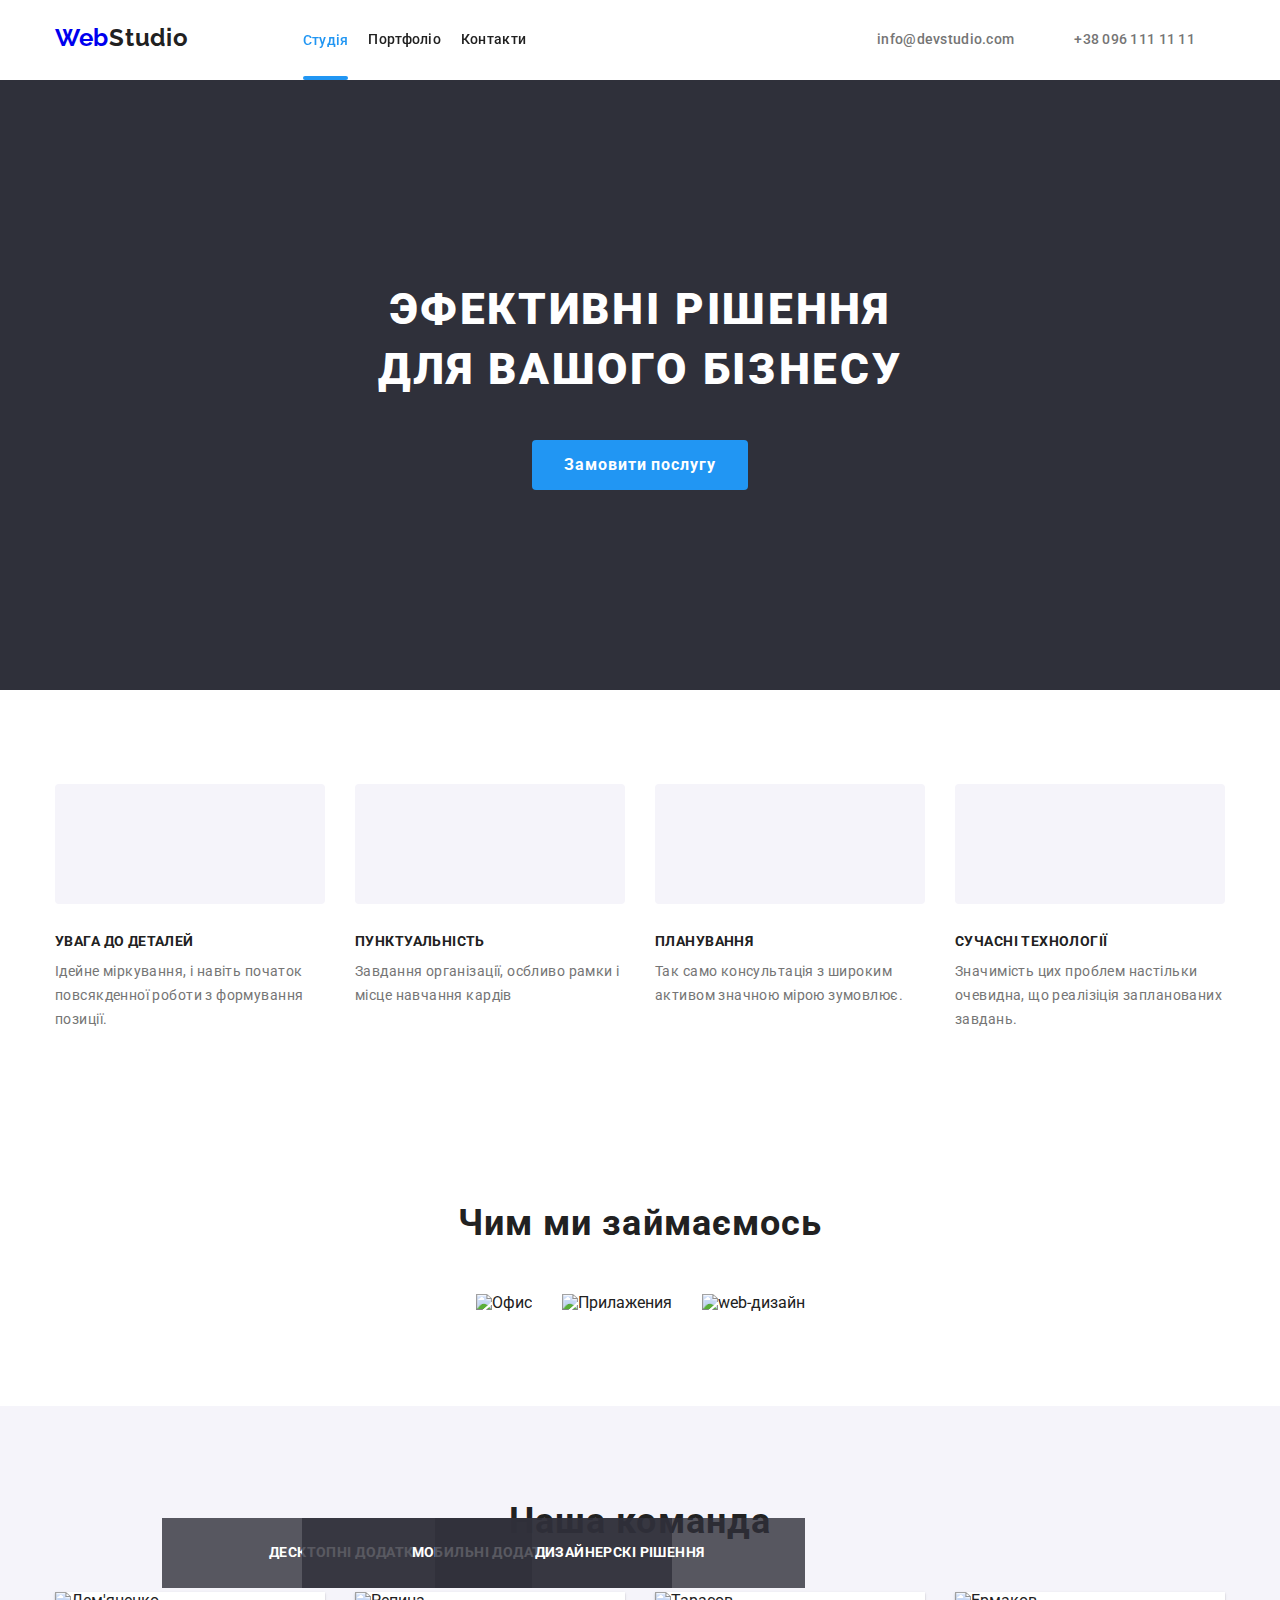
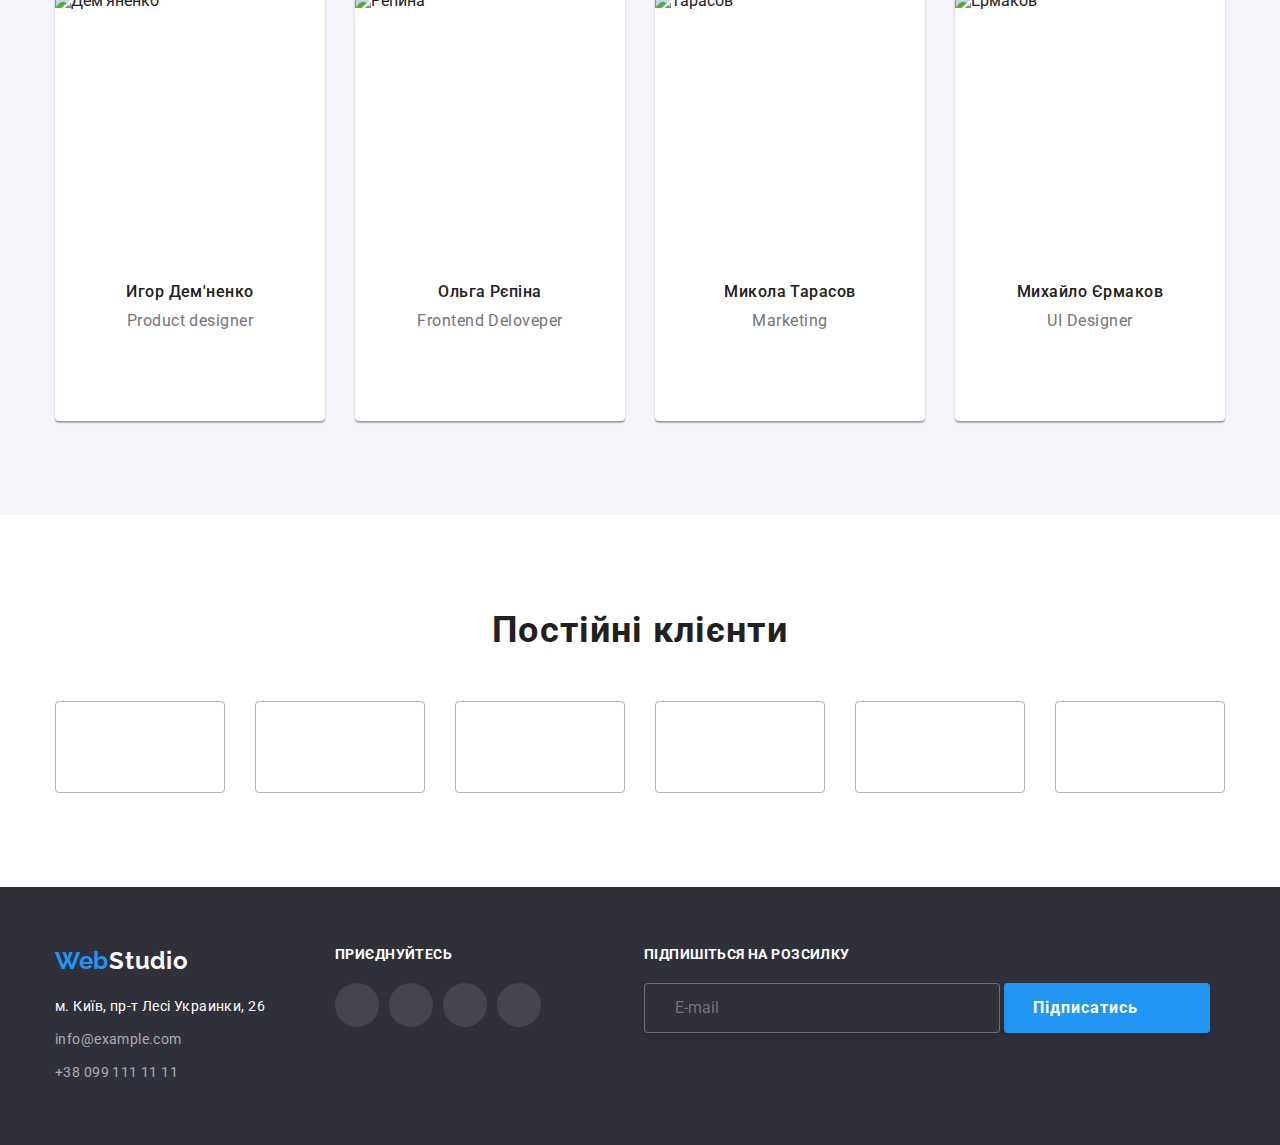
==== index.html @ 1de13332 "Add files via upload" ====
<!DOCTYPE html>
<html lang="en">
<head>
    <meta charset="UTF-8">
    <meta http-equiv="X-UA-Compatible" content="IE=edge">
    <meta name="viewport" content="width=device-width, initial-scale=1.0">
    <title>Document</title>
   
       <link rel="preconnect" href="https://fonts.googleapis.com">
    <link rel="preconnect" href="https://fonts.gstatic.com" crossorigin>
    <link href="https://fonts.googleapis.com/css2?family=Raleway:wght@700&family=Roboto:wght@400;500;700;900&display=swap" rel="stylesheet">
   
   
    <link rel="stylesheet" href="https://cdnjs.cloudflare.com/ajax/libs/modern-normalize/1.1.0/modern-normalize.min.css">
    <!-- <link rel="stylesheet" href="./css/styles.css"> -->
    <link rel="stylesheet" href="./css/main.min.css">
</head>
<body>
    
   
    

<!-- /////////////////////////////////// -->
<header class="">
<div class="container header-container">
            
            <nav class="header-navigation">
                <div class="logo"> <a  href ="./webstodio.html" class="logo__ferst"> 
                    Web<span class="logo__last">Studio </span> </a>
                </div>
                <button type="button" class="header__menu is-open" 
                aria-expanded ="false" aria-controls="menu__mobile" data-menu-button> 
                   <svg height="24"   width="24" aria-label="Перемикач мобільного меню">

                       <use class="icon-menu" href="./images/symbol-defs.svg#icon-close_24px" > </use> 
                       <use class="icon-close" href="./images/symbol-defs.svg#icon-menu_24px" > </use> 
                   </svg> 
               </button>
                <div class="menu-container"  data-menu >
                    <div class="menu__mobile is-open" id="menu__mobile" > 
                
                
                
                        <ul class="header-nav"> 
                        <li class="header-nav__item"> <a href = "./index.html" class=" header-nav__link--aktiv ">Студія  </a>  </li>
                        
                        <li class="header-nav__item"> <a href = "./portfolio.html" class="header-nav__link" >Портфоліо</a>  </li>
                        <li class="header-nav__item"> <a href = "" class="header-nav__link">Контакти</a>  </li>
                    
                        </ul>
                    </div>
                                <div class="header-contakts">
                                                <ul class="header-cont">
                                                <li class="header-cont__item"> 
                                                    <svg class="header-cont__svg" height="12"   width="16">
                                                        <use href="./images/symbol-defs.svg#icon-email"></use>
                                                    </svg>
                                                    <a class="header-cont__link" href = "mailto: info@devstudio.com" >info@devstudio.com </a>
                                                </li> 
                                                <li class="header-cont__item">
                                                    <svg class="header-cont__svg" height="16"   width="10">
                                                        <use href="./images/symbol-defs.svg#icon-tel"></use>
                                                    </svg>
                                                    <a href ="tel:+38 096 111 11 11" class="header-cont__link header-cont__linktel "> +38 096 111 11 11  </a>
                                                </li>
                                                </ul>
                                </div>

 
                                <div class="headersocial"> 
                                    <ul class="headersoc-link">
                                    
                                                    <li class="headersoc__item">  
                                                        <a  class="headersoc-link__a" href="https://www.instagram.com">
                                                            Instagram
                                                        </a> 
                                                    </li>
                                    
                                                    <li class="headersoc__item">  
                                                        <a  class="headersoc-link__a" href="https://twitter.com/">
                                                            Twitter
                                                        </a> 
                                                    </li>
                                    
                                                    <li class="headersoc__item"  > 
                                                        <a class="headersoc-link__a"  href="https://www.facebook.com/">
                                                            Facebook
                                                        </a>
                                                    </li> 
                                                     <li class="headersoc__item">  
                                                       <a  class="headersoc-link__a" href="https://ua.linkedin.com/"> 
                                                        Linkedin
                                                        </a> 
                                                    </li>
                                                </ul>
                                    </div>






                </div>
            </nav>
    </div>

                         
                    
       
                </header>
  

<!-- /////////////////// -->




  
    <main> 




    <section class="center headerimg" > 
        <div class="overlay ">
    <h1 class="ferst-fase"> ЭФЕКТИВНІ РІШЕННЯ  <br> ДЛЯ ВАШОГО БІЗНЕСУ</h1>
  <a class="fersbotton-center" > <button type="button" class="ferst-button" data-modal-open >Замовити послугу </button>  </a>
        </div>
    </section> 
     <!--diference-->

     <section class="section__difer">
        <div class="container">  
        <div class="difference__center"> 
                <div class="difference">
                    <ul class="difference__">
                        <li class="difference__icon">
                        
                            <svg class="difference__icon--center" width="70" height="70">
                                <use href="./images/symbol-defs.svg#icon-antenna"></use>
                            </svg>
                            </li>
                            <li class="difference__item"> 
                            <h3 class="difference__header">УВАГА ДО ДЕТАЛЕЙ </h3>
                            <p class="difference__text"> Ідейне міркування, і навіть початок повсякденної роботи з 
                                формування позиції.</p>
                            </li>                       
                    </ul>
                </div>
                <div class="difference">
                <ul class="difference__">
        
                    <li class="difference__icon">
                       
                                <svg class=""  width="70" height="70">
                                    <use href="./images/symbol-defs.svg#icon-clock"></use>
                                </svg> 
                            </li>
                         <li class=" difference__item"> 
                            <h3 class="difference__header">ПУНКТУАЛЬНІСТЬ</h3>
                            <p class="difference__text">Завдання організації,
                                осбливо рамки і місце навчання кардів</p>
                            </li>
                        </ul>
                    </div>
                
                    <div class="difference">
                            <ul class="">
                            <li class="difference__icon">
                        
                            <svg class=""  width="70" height="70">
                                <use href="./images/symbol-defs.svg#icon-diagram"></use>
                            </svg> 
                            </li>
                            <li class="difference__item"> 
                                <h3 class="difference__header">ПЛАНУВАННЯ</h3>
                                <p class="difference__text">Так само консультація з широким активом 
                                    значною мірою зумовлює.</p>
                            </li>
                            </ul>
                        </div>
                        <div class="difference">
                        <ul class="">
                        
                            <li class="difference__icon">
                                
                                <svg class=""  width="70" height="70">
                                    <use href="./images/symbol-defs.svg#icon-astronaut"></use>
                                </svg> </li>
                                <li class=" difference__item"> 
                                    <h3 class="difference__header">СУЧАСНІ ТЕХНОЛОГІЇ</h3>
                                    <p class="difference__text">Значимість цих  проблем настільки очевидна,
                                        що реалізіція запланованих завдань.</p>
                                </li>
                            </ul>
                        </div>
                    
                
                    </div>
            </div>
        
        
        
                
        </section> 

















<section class="work section-work">
    <div class="container-work">
<h2 class="container-work__header"> Чим ми займаємось</h2>

<ul class="container-work-imagedecor">
    <div class=" container-work-imagedecor__item"  >
        <div class="container-work-imagedecor__position">
                    <li class=" ">
                                                         
                            <img srcset=" ./images/difer1.jpg  1x,
                            ./images/difer1@2x.jpg 2x"
                            src="./images/image1.jpg" alt="Офис" width="370">
                        
                        </li>
                    <div class="container-work-imagedecor__name" >
                        <h2 class="container-work-imagedecor__text">Десктопні додатки </h2>
                    </div>
        </div>
        </div>
    

        <div class="container-work-imagedecor__item"  >
            <div class="container-work-imagedecor__position">
                        <li class=" ">
                             
                               
                                <img 
                                srcset=" ./images/difer2.jpg  1x,
                                ./images/difer2@2x.jpg 2x"
                                
                                src="./images/image2.jpg" alt="Прилажения" width="370">
                          
                           
                        </li>
                        <div class="container-work-imagedecor__name" >
                            <h2 class="container-work-imagedecor__text">Мобильні додатки</h2>
                        </div>
            </div>
            </div>


            <div class="container-work-imagedecor__item"  >
                <div class="container-work-imagedecor__position">
                            <li class=" ">
                                   <img  srcset=" ./images/difer3.jpg  1x,
                                    ./images/difer3@2x.jpg 2x"
                                    src="./images/image3.jpg" alt="web-дизайн" width="370">
                                                              
                            </li>
                            <div class="container-work-imagedecor__name" >
                                <h2 class="container-work-imagedecor__text">Дизайнерскі рішення  </h2>
                            </div>
                </div>
                </div>






</ul>
</div>
</section>
<!--команда-->  
    <section class="team" >
        <div class="container">
<h2 class="team__header"> Наша команда</h2>
<ul class="teamdecor"> 
    <li class="team__item">
        <picture> 
            <source 
             srcset="./images/imgprep1-desktop.jpg 1x,
             ./images/imgprep1-desktop@2x.jpg 2x"
             media ="(min-width: 1200px)" />
             <source 
             srcset="./images/imgprep1-tablet.jpg 1x,
             ./images/imgprep1-tablet@2x.jpg 2x"
             media = "(min-width: 768px)" />
            <source 
            srcset="./images/imgprep1.jpg 1x,
             ./images/imgprep1@2x.jpg 2x"
             media ="(min-width: 480px)" />
                               
             <img  class="team__img" src="./images/prep_1.jpg" alt="Дем'яненко" >
        </picture>
       
             <div class="team-center">
                <h3 class="team__name"> Игор Дем'ненко</h3>
                <p class="team__position"> Product designer</p>
            </div>
    
            <ul class="social-link">

                <li class="social-link__item">  
                    <a  class="social-link__a" href="https://www.instagram.com">
                    <svg class="social-link__iconsvg">
                        <use href="./images/symbol-defs.svg#icon-instagram"></use>
                    </svg> 
                    </a> 
                </li>

                <li class="social-link__item">  
                    <a  class="social-link__a" href="https://twitter.com/">
                    <svg class="social-link__iconsvg">
                        <use href="./images/symbol-defs.svg#icon-twitter" > </use>
                    </svg>
                    </a> 
                </li>

                <li class="social-link__item"  > 
                    <a class="social-link__a"  href="https://www.facebook.com/">
                        <svg class="social-link__iconsvg"> 
                            <use href="./images/symbol-defs.svg#icon-facebook" >  </use>
                           
                        </svg>
                    </a>
                </li> 
                 <li class="social-link__item">  
                   <a  class="social-link__a" href="https://ua.linkedin.com/"> 
                    <svg class="social-link__iconsvg">
                        <use href="./images/symbol-defs.svg#icon-linkedin"></use>
                    </svg>
                    </a> 
                </li>
            </ul>
</li>


    <li class= "team__item">
        <picture>

            <source 
            srcset="./images/imgprep2-desktop.jpg 1x,
            ./images/imgprep2-desktop@2x.jpg 2x"
            media ="(min-width: 1200px)" />
            <source 
            srcset="./images/imgprep2-tablet.jpg 1x,
             ./images/imgprep2-tablet@2x.jpg 2x"
             media ="(min-width: 768px)" />
            <source 
            srcset="./images/imgprep2.jpg 1x,
             ./images/imgprep2@2x.jpg 2x"
             media = "(min-width: 480px)" />
             
            
             <img  class="team__img" src="./images/prep_2.jpg " alt="Репина" >
        </picture>
        
            <div class="team-center">
                <h3 class="team__name">Ольга Рєпіна</h3>
                <p class="team__position">Frontend Deloveper</p>
            </div>
            <ul class="social-link">

                <li class="social-link__item">  
                    <a  class="social-link__a" href="https://www.instagram.com">
                    <svg class="social-link__iconsvg">
                        <use href="./images/symbol-defs.svg#icon-instagram"></use>
                    </svg> 
                    </a> 
                </li>

                <li class="social-link__item">  
                    <a  class="social-link__a" href="https://twitter.com/">
                    <svg class="social-link__iconsvg">
                        <use href="./images/symbol-defs.svg#icon-twitter" > </use>
                    </svg>
                    </a> 
                </li>

                <li class="social-link__item"  > 
                    <a class="social-link__a"  href="https://www.facebook.com/">
                        <svg class="social-link__iconsvg"> 
                            <use href="./images/symbol-defs.svg#icon-facebook" >  </use>
                           
                        </svg>
                    </a>
                </li> 
                 <li class="social-link__item">  
                   <a  class="social-link__a" href="https://ua.linkedin.com/"> 
                    <svg class="social-link__iconsvg">
                        <use href="./images/symbol-defs.svg#icon-linkedin"></use>
                    </svg>
                    </a> 
                </li>
            </ul>
    </li> 
    <li class= "team__item">
        <picture>

            <source 
            srcset="./images/imgprep3-desktop.jpg 1x,
            ./images/imgprep3-desktop@2x.jpg 2x"
            media ="(min-width: 1200px)" />
            <source srcset="./images/imgprep3-tablet.jpg 1x,
            ./images/imgprep3-tablet@2x.jpg 2x"
            media = "(min-width: 768px)" />
        <source 
        srcset="./images/imgprep3.jpg 1x,
         ./images/imgprep3@2x.jpg 2x"
         media ="(min-width: 480px)" />
         
        
        
        <img  class="team__img" src="./images/prep_3.jpg" alt="Тарасов" >
    </picture>
        <div class="team-center">
                 <h3 class="team__name">Микола Тарасов</h3>
                <p class="team__position">Marketing</p>
            </div>

            <ul class="social-link">

                <li class="social-link__item">  
                    <a  class="social-link__a" href="https://www.instagram.com">
                    <svg class="social-link__iconsvg">
                        <use href="./images/symbol-defs.svg#icon-instagram"></use>
                    </svg> 
                    </a> 
                </li>

                <li class="social-link__item">  
                    <a  class="social-link__a" href="https://twitter.com/">
                    <svg class="social-link__iconsvg">
                        <use href="./images/symbol-defs.svg#icon-twitter" > </use>
                    </svg>
                    </a> 
                </li>

                <li class="social-link__item"  > 
                    <a class="social-link__a"  href="https://www.facebook.com/">
                        <svg class="social-link__iconsvg"> 
                            <use href="./images/symbol-defs.svg#icon-facebook" >  </use>
                           
                        </svg>
                    </a>
                </li> 
                 <li class="social-link__item">  
                   <a  class="social-link__a" href="https://ua.linkedin.com/"> 
                    <svg class="social-link__iconsvg">
                        <use href="./images/symbol-defs.svg#icon-linkedin"></use>
                    </svg>
                    </a> 
                </li>
            </ul>
    </li>
    <li class= "team__item">
        <picture>
            <source 
            srcset="./images/imgprep4-desktop.jpg 1x,
            ./images/imgprep4-desktop@2x.jpg 2x"
            media ="(min-width: 1200px)" />
            <source 
            srcset="./images/imgprep4-tablet.jpg 1x,
             ./images/imgprep4-tablet@2x.jpg 2x"
             media ="(min-width: 768px)" />
            <source 
            srcset="./images/imgprep4.jpg 1x,
             ./images/imgprep4@2x.jpg 2x"
             media ="(min-width: 480px)" />
           
            
             <img  class="team__img" src="./images/prep_4.jpg" alt="Ермаков" width="270">
        </picture>
       
            <div class="team-center">
                 <h3 class="team__name">Михайло Єрмаков</h3>
                 <p class="team__position">UI Designer</p>
            </div>


            <ul class="social-link">

                <li class="social-link__item">  
                    <a  class="social-link__a" href="https://www.instagram.com">
                    <svg class="social-link__iconsvg">
                        <use href="./images/symbol-defs.svg#icon-instagram"></use>
                    </svg> 
                    </a> 
                </li>

                <li class="social-link__item">  
                    <a  class="social-link__a" href="https://twitter.com/">
                    <svg class="social-link__iconsvg">
                        <use href="./images/symbol-defs.svg#icon-twitter" > </use>
                    </svg>
                    </a> 
                </li>

                <li class="social-link__item"  > 
                    <a class="social-link__a"  href="https://www.facebook.com/">
                        <svg class="social-link__iconsvg"> 
                            <use href="./images/symbol-defs.svg#icon-facebook" >  </use>
                           
                        </svg>
                    </a>
                </li> 
                 <li class="social-link__item">  
                   <a  class="social-link__a" href="https://ua.linkedin.com/"> 
                    <svg class="social-link__iconsvg">
                        <use href="./images/symbol-defs.svg#icon-linkedin"></use>
                    </svg>
                    </a> 
                </li>
            </ul>
    </li>
</ul>
</div>
</section>
</main>




<!-- clients -->

<section class=""> 

<div class="container container-clients">
    <h2 class="team__header"> Постійні клієнти</h2>
    <ul class="clients">
        <li class="clients__item">
            <a href="" class="clients__a">
                <svg  class="clients__icon" >
                    <use href=  "./images/symbol-defs.svg#icon-Client-1"></use>
                </svg>
            </a>
        </li>
        <li class="clients__item" >
                <a href="" class="clients__a">
                <svg class="clients__icon">
                    <use href=  "./images/symbol-defs.svg#icon-Client-2"></use>
                 </svg>
                </a>
        </li>
        <li class="clients__item" >
             <a href="" class="clients__a">
                <svg class="clients__icon">
                <use href=  "./images/symbol-defs.svg#icon-Client-3"></use>
                </svg>
            </a>
        </li>
        <li class="clients__item"  > 
            <a href="" class="aclients">
                <svg class="clients__icon" >
                <use href=  "./images/symbol-defs.svg#icon-Client-4"></use>
                </svg>
             </a>
        </li>
        <li class="clients__item" >
             <a href="" class="clients__a">
                <svg class="clients__icon" >
                <use href=  "images/symbol-defs.svg#icon-Client-5"></use>
                </svg>
                </a>
        </li>
        <li class="clients__item"> 
            <a href="" class="clients__a">
                <svg class="clients__icon" >
                    
                <use href=  "images/symbol-defs.svg#icon-Client-6"></use>
                </svg>
                </a>
        </li>
    </ul>
    </div>
</section>


<footer class="footer">
    <div class="container">
        <div class="footer-container"  >
            <div class="footer-together"> 
                <div class="footer-contacts">
                    <ul class="footer__center">
                        <li>
                            <a class="logo  logo--footer logo__first" href ="./webstodio.html"> Web<span class="logo__last--footer">Studio </span> </a> 
                        </li>
                                            
                        <li>
                            <a href="https://goo.gl/maps/sG5o7renHpmHk2K48" class="footer-adress"> м. Київ, пр-т Лесі Украинки, 26</a> 
                        </li>
                        <li>
                            <a href="mailto: info@example.com" class="footer-contaktsemail">info@example.com</a>  
                        </li>
                        <li>
                            <a href="tel:+38 099 111 11 11 " class="footer-contaktstel"> +38 099 111 11 11</a> 
                        </li>
                    </ul>
                    
                </div>
                <div class="footer-link">

                    <h2 class="footer-join">приєднуйтесь</h2>
                
                <ul class="social-link social-link--footer">

                    <li class="social-link__item">  
                        <a  class="social-link__a social-link__a--footer" href="https://www.instagram.com">
                        <svg class="social-link__iconsvg social-link__iconsvg--footer">
                            <use href="./images/symbol-defs.svg#icon-instagram"></use>
                        </svg> 
                        </a> 
                    </li>

                    <li class="social-link__item">  
                        <a  class="social-link__a social-link__a--footer" href="https://twitter.com/">
                        <svg class="social-link__iconsvg social-link__iconsvg--footer">
                            <use href="./images/symbol-defs.svg#icon-twitter" > </use>
                        </svg>
                        </a> 
                    </li>

                    <li class="social-link__item"  > 
                        <a class="social-link__a social-link__a--footer"  href="https://www.facebook.com/">
                            <svg class="social-link__iconsvg social-link__iconsvg--footer"> 
                                <use href="./images/symbol-defs.svg#icon-facebook" >  </use>
                            
                            </svg>
                        </a>
                    </li> 
                    <li class="social-link__item">  
                    <a  class="social-link__a social-link__a--footer" href="https://ua.linkedin.com/"> 
                        <svg class="social-link__iconsvg social-link__iconsvg--footer">
                            <use href="./images/symbol-defs.svg#icon-linkedin"></use>
                        </svg>
                        </a> 
                    </li>
                </ul>
                </div>  
        </div>
            <div class="foofer-sub">
                <h3 class="footer-join"> Підпишіться на розсилку</h3>
            <form>
             <label class="footer-label">
                 <input class="footer-lab" type="email" name="email" placeholder="E-mail" />
               </label>
                <button  class="footbutsub">Підписатись </button> </li>
                
                
              
            
               <!-- <a  class="footbutsub">Подписаться </a> -->
             </form>
             </div>
        </div> 
    </div>
</footer>


<div class="backdrop is-hidden" data-modal>
   
    <!-- <div class="unbutton-modal"></div>  -->
        <div class="modal">
            <form class="form-modal">
                <h2 class="textform">залиште свої данні, ми Вам передзвонимо</h2>
                <div class="form-label"> 
                    <label for="name"  class="lab-text"> Ім'я </label>
                    <input type="text" class="form-input" name="name" id="name"> 
                    <svg class="form-swg"> 
                        <use href="./images/symbol-defs.svg#icon-Vector-1-1 "></use>
                    </svg>
                
                </div> 
                <div class="form-label">
                <label for="tel" class="lab-text">Телефон</label>
                <input type="email" class="form-input" name="name" id="email">
                <svg class="form-swg"> 
                    <use href="./images/symbol-defs.svg#icon-Vector-2-1 "></use>
                </svg>
            </div>
                <div class="form-label"> 
            <label for="email" class="lab-text"> Пошта</label>
                <input type="tel" class="form-input" name="tel" id="tel">
                <svg class="form-swg"> 
                    <use href="./images/symbol-defs.svg#icon-Vector-3-1 "></use>
                </svg>
            </div>
            <div class="form-label"> 
                <label for="comment" class="lab-text"> Коментар</label>
                <textarea  class="textarea" name="comment" id="comment" rows="6" placeholder="Введите текст" >  </textarea>
            </div>
            <div class="svgform-accomod">
                <input type="checkbox" name="polisy"  id="policy" class="input-check visually-hedden" >
                <!-- <svg class="swg-form" height="16"   width="16">
                    <use href="./images/symbol-defs.svg#icon-icon-check-0"></use>
                </svg> -->
            
                <label for="policy" class="labpolisity-text"> Погоджуюсь з розсилкою та приймаю  <a href="#" class="alabpolisity-text"> Умови договору</a> </label>
            </div>
            <button class="buttonform" type="submit"> Відправити</button>
            </form>

                    <button class="button-modal" data-modal-close> 
                        <svg  height="10"   width="10">
                            <use href="./images/symbol-defs.svg#icon-Vector"></use>
                        </svg>
                    </button>
        </div>
    </div>
<!-- </div> -->
</body>
</html>

<script src="./js/modal.js"></script>
<script src="./js/mobile-menu.js"></script>
---- css/styles.css ----
html{
    box-sizing: border-box;    
}
*,
*::before,
*::after{
    box-sizing: inherit;
}
:root{
    --trend-color:#2196F3;
    --notrend-kolor: #757575;
}
body {
    margin: 0;
    font-family: "Roboto", sans-serif;
    color: #212121;
    font-style: normal;
    
}
li {list-style: none;
    padding: 0;
    margin: 0;}
ul, h1, h2, h3, p{ 
    padding: 0;
    margin: 0;

    }

    /* .reset-ul{
        padding: 0;
        margin: 0;
    } */

 a {
    text-decoration: none;
} 



.logo-ferst{
display: inline-block;
font-family: 'Raleway';
font-weight: 700;
font-size: 26px;
line-height: 1.2;
letter-spacing: 0.03em; 
color: var(--trend-color);
transition:  250ms cubic-bezier(0.4, 0, 0.2, 1);
/* margin-top: 24;
margin-bottom: 25; */

}



.logo-ferst .logo-lest{
    display: inline-block;
    color: #212121;
    margin-top: 24px;
    margin-bottom: 25px;
    transition:  250ms cubic-bezier(0.4, 0, 0.2, 1);
}
.logo-ferst:hover,
.logo-ferst:focus{
    cursor: pointer;
    color: var(--notrend-color);
    transition:  250ms cubic-bezier(0.4, 0, 0.2, 1);
   
}
/* container  */
.container{

 width: 1200px;
 padding-left: 15px;
 padding-right: 15px;
    margin-right: auto;
    margin-left: auto;
    margin-bottom: 0;
       
    }


/* header navigation */
.header-container {
        display: flex;
    justify-content: space-between;
    background:#FFFFFF;
    
    }
    

    .header-nav{
        display: flex;
        align-items:center;
        overflow: hidden;
        margin-top: 0;
        padding-bottom: 0;
        margin-bottom: 0;
        padding-bottom: 0;

    }

.header-nav__link{
    padding-bottom: 32px;
    padding-top: 32px;

    font-weight: 500;
    font-size: 14px;
    line-height: 1.14;
    letter-spacing: 0.02em;
    color: #212121;

    transition:250ms cubic-bezier(0.4, 0, 0.2, 1);
        }
    .header-nav__link--aktiv{
       display: block;
              
        padding-bottom: 32px;
        padding-top: 32px;
        
        font-weight: 500;
        font-size: 14px;
        line-height: 1,14;
        letter-spacing: 0.02em;
        color: var(--trend-color);
        transition:250ms cubic-bezier(0.4, 0, 0.2, 1);
    }
    
   

    
    .header-nav .logo{
     margin-right:93px; 
       
     transition:  250ms cubic-bezier(0.4, 0, 0.2, 1);
    }
    .header-nav__item{
        margin-right: 40px;
       
    }
    .header-nav__item:last-child{
        margin-right: 0px;
        
    }
      /* header finich */


  
.header-nav__link:hover, 
.header-nav__link:focus
{
    color: var(--trend-color); 
    transition: 250ms cubic-bezier(0.4, 0, 0.2, 1);
    /* border-bottom: 4px  solid  #2196F3; */
}

/* Нижнее подчеркивание активной страници */



a {
    position: relative;
   
  }
  a:after {
    display: block;
    position: absolute;
  /*задаём цвет линии*/
    content: "";
   
  }  
  .header-nav__link--aktiv::after{
    content: "";
    display: block;
    position: absolute;
    padding-top: 0;
    margin-top: 28px;
    width: 100%;
    height: 4px;
    background: #2196F3;
    border-radius: 2px;

    
}





















/* header contacts */
        .header-cont {
            display: flex;
             align-items:center; 
            

color: var(--notrend-kolor);
            font-size: 14px;
            font-weight: 500;
            line-height: 1.14; 
            letter-spacing: 0.02em;  
            /* padding-bottom: 32px; */
            transition:  250ms cubic-bezier(0.4, 0, 0.2, 1);
        }
         .header-webadres {
                color: var(--notrend-color);
                padding-top: 32px;
                padding-bottom: 32px;
                margin-left: 10px;
                margin-right: 30px;
                transition:  250ms cubic-bezier(0.4, 0, 0.2, 1);
            }
     .header-contacts {
           color: var(--notrend-color);
           padding-top: 32px;
           padding-bottom: 32px;
           margin-left: 10px;           
           transition:  250ms cubic-bezier(0.4, 0, 0.2, 1);
             
        }



                .item:hover .email
                 {
                    color: var(--trend-color); 
                    fill:#2196F3;
                    transition:  250ms cubic-bezier(0.4, 0, 0.2, 1);
                }
                .item:hover, 
                .item:focus-within   .email {
                
                    transition:  250ms cubic-bezier(0.4, 0, 0.2, 1);
                    /* color: var(--trend-color);  */
                    fill:#2196F3;
                }
               
                .item:hover .web
                {
                    color: var(--trend-color); 
                     fill:#2196F3; 
                     transition:  250ms cubic-bezier(0.4, 0, 0.2, 1);
                }
                .item:hover, 
                .item:focus-within .web {
                
                    transition:  250ms cubic-bezier(0.4, 0, 0.2, 1);
                    color: var(--trend-color);   
                    fill:#2196F3;
                }
              

.header-contacts:focus-within  .email
{
    fill:#2196F3;
    color: var(--trend-color); 
    transition:  250ms cubic-bezier(0.4, 0, 0.2, 1);
}
.header-contacts:focus-within .web, 
.header-contacts:focus
{
    transition:  250ms cubic-bezier(0.4, 0, 0.2, 1);
    fill:#2196F3;
    color: var(--trend-color);  
}


.header-webadres:hover, 
.header-webadres:focus
{
    fill:#2196F3;
    color: var(--trend-color); 
    transition:  250ms cubic-bezier(0.4, 0, 0.2, 1);
} 







.header-cont .item{
    display: flex;
    align-items: center;
    /* margin-left: 10px; */
    /* margin-right: 50px; */
}
.header-cont .item:last-child{
    margin-right: 0px;
    margin-left: 10px;
    
}
.header-logadres{
    display: flex;
    align-items: center;
    /* border-bottom: 3px solid transparent; */
    

    
}

.clients-icon.email{
    transition:  250ms cubic-bezier(0.4, 0, 0.2, 1);
    border-radius: 0;
    display: block;
    
    border: 0;
    /* margin-left: 10px; */
    }
    .clients-icon.web{
       
        border: 0;
        
    }




/* первичное приветсвие index.html */
.ferst-fase{
    display: block;
     /* background:#2F303A; */
     font-weight: 900;
     Font-size: 44px;
     Line-height: 1.36;
     letter-spacing: 0.06em;
     color:#FFFFFF;
     margin-bottom: 40px;

     margin-top: 0;
/* margin-bottom: 30px; */
text-align: center;
/* padding-top: 200px;
padding-bottom: 280px; */

 }



/* index button */
.ferst-button{
    display: inline-block;
    border-radius: 4px;
    padding: 10px 32px;
    text-align: center; 

    background:var(--trend-color);
    font-weight: 700;
    font-size: 16px;
    line-height: 1.88;
    cursor: pointer;
    color:#FFFFFF;
    letter-spacing: 0.06em;
    transition: 250ms cubic-bezier(0.4, 0, 0.2, 1);}

    .ferst-button:hover, .ferst-button:focus{
    background:green;
    color: var(--trend-color);
}
.center{
    display: blok;
    text-align: center;
    padding-top: 200px;
padding-bottom: 200px;
background: #2F303A; 


background-image: linear-gradient( to right,  rgba(47, 48, 58, 0.4),
rgba(47, 48, 58, 0.4)), url(../images/imagfon.jpg);
max-width: 1600px;
/* outline: 10px solid tomato; */
margin-left: auto;
margin-right: auto;
background-size: cover;
background-repeat: no-repeat;
background-position: center;
    
}
.difer{
    padding-top: 94px;
    padding-bottom:94px;
    padding-inline-start: 0;


}
    /* navigation .button potfolio */


    /* .button{

         display: inline-block; 
        color:#212121;
        Font-style: Roboto;
        font-weight: 500;
        Font-size: 16px;
       Line-height: 1.63;
        /* border-radius: 4px;
        padding: 6px 22px;  */
        /* padding-top: 6px; */
        /* padding-bottom: 22px; */
        /* text-align: center; }*/
        
    




/* justify-content: center;  */
 




.section-product{
    padding-top: 94px;
    padding-bottom: 94px;
}



 .button-nav{  
display: flex;
justify-content: center; 
margin-bottom: 50px; } 
   


.button-nav__unit{
    display: block;
    margin-right: 8px;
    
    font-style: Roboto;
    font-weight: 500;
    font-size: 16px;
    line-height: 1.63;
    border: 0;
    padding: 6px 22px; 
    border-radius: 4px;  
    background: #F5F4FA;
    color: #212121;
    cursor: pointer;
    transition: 250ms cubic-bezier(0.4, 0, 0.2, 1);
}


.button-nav__unit:hover, .button-nav__unit:focus{
        transition:  250ms cubic-bezier(0.4, 0, 0.2, 1);
        background: var(--trend-color);
        color: #F5F4FA;
        transition: 250ms cubic-bezier(0.4, 0, 0.2, 1);
               
    }







   

/* team */





/* ferst content */

    

/* краткое описание отличий  index*/

.icon-first{
    display: flex;
    width: 270px;
    height: 120px;
    /* outline: 2px solid #212121; */
    border-radius: 4px;
    background: #F5F4FA;
    transition:  250ms cubic-bezier(0.4, 0, 0.2, 1);
        margin-bottom: 30px;
        margin-right:30px;
    }
        


        .icon-first:last-child{
            margin-right: 0;
        }




/* difference */




             .difference .item:last-child{
        margin-right: 0;
    }

.ulifference{
    display: flex;
    padding-top: 0;
    padding-left: 0;
    padding-right: 0;
    margin-left: 0;
    margin-right: 0;

    
}







    .difference{
        display: flex;
        }
    .difference:last-child{
        margin-right: 0;
    }
    .difference__item {
        
       
        width: 270px;
        margin-right: 30px;
        margin-left: 0;
       
        /* outline: 5px solid #212121;  */
        display: block ; 
         /* background-size: contain ; */
         
        
        
    }
    .differenceicon-center{
        display: block;
     padding-left: 100px;
     padding-right: 100px;
     padding-top: 25px;
     padding-bottom: 25px;

      


    }
    /* .ullink.difference{
        margin-left: 0;
    } */

   
.difference__header{
    color:#212121;
    font-weight: 700;
    font-size: 14px;
    line-height: 1.14;
    letter-spacing: 0.03em;

    margin-bottom: 10px;
      }

.difference__text {
    font-weight: 400;
    font-size: 14px;
    line-height: 1.71;
    letter-spacing: 0.03em;
    color:var(--notrend-kolor);
    }












    /* class work = class team      team index.html*/
.container-work__header {
    color:#212121;
    font-weight: 700;
    font-size: 36px;
    line-height: 1.17;
    letter-spacing: 0.03em;
    text-align: center;
    margin-bottom: 50px;}

    .container-work{
        padding-bottom: 94px;

    }
   
    .container-work-imagedecor{
        display: flex;
          }

    .container-work-imagedecor__item{
       display: block; 
        margin-right: 30px;
    }
    .container-work-imagedecor__item:last-child{
        margin-right: 0;
    }


    .container-work-imagedecor__position{
                position: relative; 
       
    }
.container-work-imagedecor__name{
    display: block;
    width: 370px;
    height: 30px;
    position: absolute;
    top: 224px;
    right: 0;
}

.container-work-imagedecor__text{

display: block;
padding: 27px 82px;

font-family: 'Roboto';
font-style: normal;
font-weight: 700;
font-size: 14px;
line-height: 1.14;
text-align: center;
letter-spacing: 0.03em;
text-transform: uppercase;
color: #FFFFFF;
background: rgba(47, 48, 58, 0.8);
}


/* team  */


.team{
    padding-top: 94px;
    padding-bottom: 94px;
    background: #F5F4FA;
}

     .team__header{
        color:#212121;
        font-weight: 700;
        font-size: 36px;
        line-height: 1.17;
        letter-spacing: 0.03em;
         margin-bottom: 50px;
         text-align: center;
   }
   .teamdecor{
    display: flex;

    
       }
       .teamdecor .team__img{
        width: 270px;
        margin-right: 30px;
        /* outline: 2px solid #212121; */
        background: #FFFFFF;
        box-shadow: 0px 1px 3px rgba(0, 0, 0, 0.12), 0px 1px 1px rgba(0, 0, 0, 0.14), 0px 2px 1px rgba(0, 0, 0, 0.2);
        border-radius: 0px 0px 4px 4px;

       }
       .teamdecor .team__img:last-child{
        
        margin-right: 0;
       }

.team__name{
    font-weight: 500;
    font-size: 16px;
    line-height: 1.19;
    letter-spacing: 0.03em;
    color: #212121;

    margin-bottom: 10px;
}
.team__position{
    display: inline-block;
font-weight: 400;
font-size: 16px;
line-height: 1.19;
letter-spacing: 0.03em;
color: var(--notrend-kolor);

/* margin-bottom: 30px; */
}
.team-center{
    display: block;
    padding-top: 30px;
    padding-bottom: 16px;
    text-align: center;
}



/* link cocial tiam посилання на соц мережі команди */


.social-link{
    display: flex;
    margin: 0;
    margin-left: 32px;
    padding-bottom: 30px;
    
   }
.social-link__item{
    /* margin-right: 10px; */
    display: flex;
    margin-right: 10px;
   
    } 

/* .ullink:nth-first-child{
    margin-left: 32px;
} */

.social-link__a{
display: flex;
    width: 44px;
    height: 44px;
    padding-left: 12px;
    padding-right: 12px;
    padding-top: 12px;
    padding-bottom: 12px;
    border-radius: 50%;
   
}

.social-link__iconsvg{
    transition:  250ms cubic-bezier(0.4, 0, 0.2, 1);
    fill:#AFB1B8; 
    }
.social-link__a:hover  .social-link__iconsvg
 {
    transition:  250ms cubic-bezier(0.4, 0, 0.2, 1);
    fill: #FFFFFF;
}
.social-link__a:hover{
    transition:  250ms cubic-bezier(0.4, 0, 0.2, 1);
     background: #2196F3;
}
.social-link__a:focus  .lsocial-link__iconsvg {
    transition:  250ms cubic-bezier(0.4, 0, 0.2, 1);
    
    fill: #FFFFFF;
       }
      .social-link__a:focus  {
        transition:  250ms cubic-bezier(0.4, 0, 0.2, 1);
        background: #2196F3;
        } 
        



       





/* works portfolio  Примеры работ */



.works-title{
    display: flex;
    flex-wrap: wrap;
    
}

.works-title .item:hover{
    transition:  250ms cubic-bezier(0.4, 0, 0.2, 1);
    cursor: pointer;
    box-shadow: 0px 1px 1px rgba(0, 0, 0, 0.12), 0px 4px 4px rgba(0, 0, 0, 0.06), 1px 4px 6px rgba(0, 0, 0, 0.16);
}
.works-title .item{
    width: 370px;
    margin-right: 30px;
    margin-bottom: 30px;
       border: 1px solid #EEEEEE;
}

.works-title .item:nth-child(3n){
    margin-right: 0;
}
.works-title .item.item:nth-last-child(-n+3){
    margin-bottom: 0;}



    .works-text {
display: inline-block;
font-weight: 700;
font-size: 18px;
line-height: 2;
letter-spacing: 0.06em;
color: #212121;
margin-bottom: 4px;

    }
    .works-symbol{
        display: inline-block;
font-weight: 400;
font-size: 16px;
line-height: 1.88;
letter-spacing: 0.03em;
color:var(--notrend-kolor);
}






/* overley decirstion  */
.overley-full{
    position: relative;
    display: block;
    
} 
.overley{
    width: 370px;
    height:294px ;
    position: relative;
    overflow: hidden; 
    

}

.overley::before{

    content: "";
    display: inline-block;
position: absolute;
display: block; 


width: 100%;
height: 100%;
top: 0;
left: 0;
 
 background: rgba(33, 150, 243, 0.9); 
 transform: translateY(100%);  
  transition: transform 250ms cubic-bezier(0.4, 0, 0.2, 1);
  overflow: hidden; 
opacity: 1;

} 

/* text overley decoration */
   .overley-text{
display: inline-block;
    position: absolute;
    padding: 63px 24px; 
    font-family: 'Roboto';
    font-style: normal;
    font-weight: 400;
    font-size: 18px;
    line-height: 1.56;
     letter-spacing: 0.03em;
         color: #FFFFFF;
        
     overflow: hidden;  

        opacity: 0;
        transform: translateY(100%);  
  transition: transform 250ms cubic-bezier(0.4, 0, 0.2, 1);
       
       }
       .item:hover .overley-text{
        transform: translateY(0);  
  transition: transform 250ms cubic-bezier(0.4, 0, 0.2, 1);
  opacity: 1; 
       }
    
     .item:hover .overley::before{ 
        opacity: 1;
       transform: translateY(0);
           } 
    





/* progekt (works) decoretion */
    .progect-decoration{
        position: relative;
        display: block;
        padding-top: 20px;
        padding-bottom: 20px;
        padding-left: 24px;
        padding-right: 24px;
        
        
    }

   
/* clients index // .team__header = klients__header*/


.container-clients{
    /* padding-top: 94px;*/
    padding-bottom: 94px; 
    
   
}

    .clients{
        display: flex;
        padding-left: 0;
        padding-right: 0;
        margin-left: 0;
        margin-right: 0;
        justify-content:center;

      
    }
    .clients__icon{
        border: 1px solid #AFB1B8;
        border-radius: 4px;
        margin-left: 0;
        fill: #afb1b8;
        background-size: contain;
        transition:  250ms cubic-bezier(0.4, 0, 0.2, 1);

    }
    .clients__item{
        margin-right: 30px;
    }
    .clients__item:last-child{ 
        margin-right: 0;
    }

    .clients__icon:hover{
        transition:  250ms cubic-bezier(0.4, 0, 0.2, 1);
        border-color:#2196F3;
        cursor: pointer;
        fill: #2196F3;
    } 

    .clients__a:focus .clients__icon {
        transition:  250ms cubic-bezier(0.4, 0, 0.2, 1);
        border-color:#2196F3;
        fill: #2196F3;

    } 
    
        

        
    

    
    



/* footer */
.footer {
    
    background: #2F303A;  
    padding-bottom: 60px;
    padding-top: 60px;  }

.logo-ferst .logo-footer {
    display: inline-block;
     color:#FFFFFF; 
     transition:  250ms cubic-bezier(0.4, 0, 0.2, 1);
     margin-bottom: 20px;
    }

.footer-adress{
    display: inline-block;
         font-style: normal;
    color: #FFFFFF;
         font-weight: 400;
     font-size: 14px;
     line-height: 1.71;
     letter-spacing: 0.03em;

     margin-bottom: 9px;
     transition:  250ms cubic-bezier(0.4, 0, 0.2, 1);
   }
  

     .footer-contaktsemail{
        display: inline-block;
        font-style: normal;
        font-weight: 400;
        font-size: 14px;
        line-height: 1.71;
        letter-spacing: 0.03em;
             color: rgba(255, 255, 255, 0.6);
             margin-bottom:9px;
             transition:  250ms cubic-bezier(0.4, 0, 0.2, 1);
        }
        .footer-contaktstel{
            display: inline-block;
            font-style: normal;
            font-weight: 400;
            font-size: 14px;
            line-height: 1.71;
            letter-spacing: 0.03em;
                 color: rgba(255, 255, 255, 0.6);
                 transition:  250ms cubic-bezier(0.4, 0, 0.2, 1);
                            }

.footer-adress:hover, .footer-adress:focus {
    color: var(--trend-color);
    transition:  250ms cubic-bezier(0.4, 0, 0.2, 1);
}
.footer-contaktstel:hover, .footer-contaktstel:focus {
    color: var(--trend-color);
    transition:  250ms cubic-bezier(0.4, 0, 0.2, 1);}
    .footer-contaktsemail:hover, .footer-contaktsemail:focus {
        color: var(--trend-color);
        transition:  250ms cubic-bezier(0.4, 0, 0.2, 1);}


       
        .social-link--footer{
            display: flex;
            margin: 0;
            margin-left: 0;
            padding-bottom: 30px; }
       
        .footer-join{
    margin-bottom: 20px;

font-family: 'Roboto';
font-style: normal;
font-weight: 700;
font-size: 14px;
line-height: 1.14;
letter-spacing: 0.03em;
text-transform: uppercase;
color: #FFFFFF;
       }
       
       .footer-container{
        display: flex;
       }
       .footer-link{
        display: block;
        margin-left: 70px;
        margin-right: 93px;
        transition:  250ms cubic-bezier(0.4, 0, 0.2, 1);
       }
       .social-link__a--footer{
        
        background: rgba(255, 255, 255, 0.1);
       }
       .social-link__iconsvg--footer{
        fill: #FFFFFF;
       }

      












.backdrop{
       position: fixed;
    top: 0;
    left: 0;
    width: 100%;
    height: 100%; 
    
   
    /* left:0%  ;
    top: 100%; */
    background: rgba(0, 0, 0, 0.2); 
    transition:  250ms cubic-bezier(0.4, 0, 0.2, 1);
    }

    .backdrop.is-hidden{
    opacity: 0;
    pointer-events:none;
    transition:  250ms cubic-bezier(0.4, 0, 0.2, 1);
   
    }



.modal{
    position: absolute;
    top: 50%;
    left: 50%;
    transform: translate(-50%, -50%);
    

    /* display: block; */
width: 528px;
height: 581px;
/* left: 536px;
top: 221px; */

background: #FFFFFF;
box-shadow: 0px 1px 3px rgba(0, 0, 0, 0.12), 0px 1px 1px rgba(0, 0, 0, 0.14), 0px 2px 1px rgba(0, 0, 0, 0.2);
border-radius: 4px;
}




.button-modal{
    
/* display: block; */
    position: absolute; 
    width: 30px;
    height: 30px;
    left: 490px;
    top: 8px;

    
    border-radius: 50%;
    background: #FFFFFF;
    border: 1px solid rgba(0, 0, 0, 0.1);
    
  
}
.button-modal:hover{
    cursor: pointer;
    fill: var(--trend-color);
    border: 1px solid rgba(0, 0, 0, 0.1);
    

}
.footer-lab{
    background: #2F303A;
    border: 1px solid rgba(255, 255, 255, 0.3);
filter: drop-shadow(0px 4px 4px rgba(0, 0, 0, 0.15));
border-radius: 4px;
width: 356px;
height:50px;
padding-left: 30px;
color: #FFFFFF;
}
.footer-lab:hover {
    border: 1px solid  #2196F3;
transform: 2250ms cubic-bezier(0.4, 0, 0.2, 1);
}
.footer-lab:focus{
    outline: 1px solid  #2196F3;
transform: 2250ms cubic-bezier(0.4, 0, 0.2, 1);
} 

.footbutsub{
display: inline-flex;
/* position: relative; */
padding-left: 29px;
padding-right: 38px;
padding-top: 10px;
padding-bottom: 10px;




background: #2196F3;
box-shadow: 0px 4px 4px rgba(0, 0, 0, 0.15);
border: 0;
border-radius: 4px;

font-family: 'Roboto';
font-style: normal;
font-weight: 700;
font-size: 16px;
line-height: 1.88;

 display: inline-flex; 
align-items: center;
text-align: center;
letter-spacing: 0.06em;

color: #FFFFFF;
}
.footbutsub::after{
    content: "";
    /* position: absolute; */
    display: block;

    margin-left: 10px;
    width: 24px;
    height: 24px;
    
    background-image:   url(../images/icon-telegram.svg);
    background-size: contain;
    }

    
  
    .form-modal{
        display: block;
        width: 528px;
        height: 581px;
        padding-left: 41px;
        padding-right: 39px;
        padding-bottom: 40px;
        padding-top:40px;
    }



    .textform{
    display: block;

    margin-bottom: 18px;    
   
       text-align: center;
    font-family: 'Roboto';
    font-style: normal;
    font-weight: 700;
    font-size: 20px;
    line-height: 1.15;
    text-align: center;
    letter-spacing: 0.03em;

    color: #212121;
    }

    textarea{
        resize: none;

    }
    .textarea:hover{

     border: 1px solid var(--trend-color);
    cursor: pointer;
    transition:  250ms cubic-bezier(0.4, 0, 0.2, 1);
}
.textarea:focus{

    outline: 1px solid var(--trend-color);
  
   transition:  250ms cubic-bezier(0.4, 0, 0.2, 1);
}


    .form-label{
        /* outline: 5 px solid tomato; */
        position: relative;
        display: flex;
        flex-direction: column;
        margin-bottom: 16px;
       
    }
    .labpolisity-text{
        display: flex;
       align-content: center;
       
        font-family: 'Roboto';
font-style: normal;
font-weight: 400;
font-size: 14px;
line-height: 1.71;
letter-spacing: 0.03em;


color: #757575;
    }



    .lab-text{
        display: block;
        margin-bottom: 4px;

        font-family: 'Roboto';
        font-style: normal;
        font-weight: 400;
        font-size: 12px;
        line-height: 1.17;
        /* identical to box height */
        letter-spacing: 0.01em;
        color: #757575;
    
    }

.form-swg{
    
     display: block;
    
    box-sizing: content-box;
    position: absolute;
    top: 50%;
    left: 14px;
    transform: rotateY(8px);
    width: 12px;
    height: 12px;
    

     fill:#212121; 

}








.form-input{
    display: block;
    height: 40px;
    font: inherit;
    border: 1px solid rgba(33, 33, 33, 0.2);
    border-radius: 4px;
    transition:  250ms cubic-bezier(0.4, 0, 0.2, 1);
   padding-left: 40px;
}
   
/* input:active{
    border: 1px solid var(--trend-color);
    cursor: pointer;
    transition:  250ms cubic-bezier(0.4, 0, 0.2, 1);
} */

.form-input:hover {
    border: 1px solid var(--trend-color);
    cursor: pointer;
    transition:  250ms cubic-bezier(0.4, 0, 0.2, 1);
}
/* input{
    display: block;
    border: 1px solid var(--trend-color);
} */

.form-input:focus {
    outline: 1px solid var(--trend-color);
    
} 

.form-swg:hover
{
    fill: #2196f3;
} 
/* .form-input:active{
    border-color: var(--trend-color);

} */
/* checken form */
.labpolisity-text a{
    color: #2196F3;
    text-decoration: underline;
    margin-left: 3px;
}
.labpolisity-text::before{
display: block;
/* align-content: center; */
content: "";
width: 16px;
height: 16px;
text-align: center;

border: 2px solid #212121;
margin-top: 4px;
margin-right: 7px;
border-radius: 4px;
}

.input-check:checked + .labpolisity-text::before{
    background: var(--trend-color);
    border: 0;
    background-image: url(../images/Vector\ \(9\)\ \(1\).svg);
background-size: contain;
background-position: center;
background-repeat: no-repeat;
border-radius: 2px;
}
 
.visually-hedden{
    position: absolute;
    white-space: nowrap;
    width: 1px;
    height: 1px;
    border: 0;
    padding: 0;
    clip: rect(0 0 0 0);
    clip-path: inset(50%);
    margin: -1px;
}


.input-check{
    display: flex;
    /* height: 16px;
    width: 16px;
    background-image: url(../images/chek0.svg);
background-repeat: no-repeat;
background-size: contain; */
} 






.form-input:hover ~ .form-swg{
    fill: #2196f3;
    transition:  250ms cubic-bezier(0.4, 0, 0.2, 1);
}
.form-input:focus ~ .form-swg{
      fill: #2196f3;
      transition:  250ms cubic-bezier(0.4, 0, 0.2, 1);
}






    .textarea{ 
        border: 1px solid rgba(33, 33, 33, 0.2);
        border-radius: 4px;

    }


    .buttonform{
        display: flex;


/* position: absolute;
width: 200px;
height: 50px;
left: 700px;
top: 712px; */
padding: 10px 55px;
background: #2196F3;
/* baground: #2196F3; */
/* box-shadow: 0px 4px 4px rgba(0, 0, 0, 0.15); */
border-radius: 4px;
font-family: 'Roboto';
    font-style: normal;
    font-weight: 700;
    font-size: 16px;
    line-height: 1.88;
  
    align-items: center;
    text-align: center;
    letter-spacing: 0.06em;
    margin-left: auto;
    margin-right: auto;

    color: #FFFFFF;
    margin-top:30px;
    border: 0;

    }


    .svgform-accomod{

        display: block;
        justify-content:center;
        margin-left: 12px;
        /* padding-left: auto;
        padding-right: auto;
        align-content: center; */
       
    }
---- css/main.min.css ----
html{-webkit-box-sizing:border-box;box-sizing:border-box}*,*::before,*::after{-webkit-box-sizing:inherit;box-sizing:inherit}body{margin:0;font-family:"Roboto",sans-serif;color:#212121;font-style:normal}body.modal-open{overflow:hidden}li{list-style:none;padding:0;margin:0}ul,h1,h2,h3,p{padding:0;margin:0}a{text-decoration:none}.container{padding-left:15px;padding-right:15px;margin-right:auto;margin-left:auto;margin-bottom:0}@media screen and (min-width: 480px)and (max-width: 767px){.container{width:480px}}@media screen and (min-width: 768px)and (max-width: 1199px){.container{width:768px}}@media screen and (min-width: 1200px){.container{width:1200px}}.logo{display:inline-block;font-family:Raleway;font-weight:700;font-size:24px;line-height:1.2;letter-spacing:.03em}@media screen and (max-width: 767px){.logo{display:-webkit-box;display:-ms-flexbox;display:flex;margin-right:30px;-webkit-box-align:center;-ms-flex-align:center;align-items:center}}@media screen and (min-width: 767px){.logo{margin-top:24px;margin-bottom:25px}}.logo--footer{margin-top:0;margin-bottom:20px}.logo__first{color:#2196f3}.logo__last{color:#212121}.logo__last--footer{margin:0;color:#fff}.section__difer{padding-top:94px;padding-bottom:76px}.difference__center{display:-webkit-box;display:-ms-flexbox;display:flex;-ms-flex-wrap:wrap;flex-wrap:wrap}.difference{display:block}@media screen and (min-width: 480px)and (max-width: 767px){.difference{width:450px;margin-bottom:30px}}@media screen and (min-width: 768px)and (max-width: 1199px){.difference{width:354px;margin-right:30px;margin-bottom:30px}.difference:nth-child(2n){margin-right:0}}@media screen and (min-width: 1200px){.difference{width:270px;margin-right:30px}.difference:last-child{margin-right:0}}.difference__icon{display:-webkit-box;display:-ms-flexbox;display:flex;-webkit-box-align:center;-ms-flex-align:center;align-items:center;-webkit-box-pack:center;-ms-flex-pack:center;justify-content:center;border-radius:4px;background:#f5f4fa;margin-right:10px}@media screen and (min-width: 480px)and (max-width: 767px){.difference__icon{width:450px;height:120px}}@media screen and (min-width: 768px)and (max-width: 1199px){.difference__icon{width:354px;height:120px}}@media screen and (min-width: 1200px){.difference__icon{width:270px;height:120px}}.difference__header{display:block;color:#212121;font-weight:700;font-size:14px;line-height:1.14;letter-spacing:.03em;margin-top:30px;margin-bottom:10px}.difference__text{font-weight:400;font-size:14px;line-height:1.71;letter-spacing:.03em;color:#757575}.team{padding-top:94px;padding-bottom:94px;background:#f5f4fa}.team__header{color:#212121;font-weight:700;font-size:36px;line-height:1.17;letter-spacing:.03em;margin-bottom:50px;text-align:center}.team__item{display:block;background:#fff;-webkit-box-shadow:0px 1px 3px rgba(0,0,0,.12),0px 1px 1px rgba(0,0,0,.14),0px 2px 1px rgba(0,0,0,.2);box-shadow:0px 1px 3px rgba(0,0,0,.12),0px 1px 1px rgba(0,0,0,.14),0px 2px 1px rgba(0,0,0,.2);border-radius:0px 0px 4px 4px}@media screen and (min-width: 480px)and (max-width: 767px){.team__item{margin-bottom:30px}}@media screen and (min-width: 768px)and (max-width: 1199px){.team__item{margin-bottom:30px;margin-right:30px}.team__item:nth-child(even){margin-right:0}}@media screen and (min-width: 1200px){.team__item{margin-right:30px}.team__item:last-child{margin-right:0;margin-bottom:0}}.teamdecor{display:block}@media screen and (min-width: 768px)and (max-width: 1199px){.teamdecor{display:-webkit-box;display:-ms-flexbox;display:flex;-ms-flex-wrap:wrap;flex-wrap:wrap}}@media screen and (min-width: 1200px){.teamdecor{display:-webkit-box;display:-ms-flexbox;display:flex;margin-right:30px}.teamdecor:last-child(even){margin-right:0}}.team__img{display:block}@media screen and (min-width: 480px)and (max-width: 767px){.team__img{width:100%;height:auto}}@media screen and (min-width: 768px)and (max-width: 1199px){.team__img{width:354px;height:374px}}@media screen and (min-width: 1200px){.team__img{width:270px;height:260px}}.team__name{font-weight:500;font-size:16px;line-height:1.19;letter-spacing:.03em;color:#212121;margin-bottom:10px}.team__position{display:inline-block;font-weight:400;font-size:16px;line-height:1.19;letter-spacing:.03em;color:#757575}.team-center{display:block;padding-top:30px;padding-bottom:16px;text-align:center}.social-link{display:-webkit-box;display:-ms-flexbox;display:flex;-webkit-box-pack:center;-ms-flex-pack:center;justify-content:center;margin:0;margin-left:auto;margin-right:auto;padding-bottom:30px}.social-link__item{display:-webkit-box;display:-ms-flexbox;display:flex;margin-right:10px}.social-link__a{display:-webkit-box;display:-ms-flexbox;display:flex;width:44px;height:44px;padding-left:12px;padding-right:12px;padding-top:12px;padding-bottom:12px;border-radius:50%}.social-link__a:hover .social-link__iconsvg{-webkit-transition:250ms cubic-bezier(0.4, 0, 0.2, 1);transition:250ms cubic-bezier(0.4, 0, 0.2, 1);background:#2196f3;fill:#fff}.social-link__a:hover{background:#2196f3}.social-link__a:focus .social-link__iconsvg{-webkit-transition:250ms cubic-bezier(0.4, 0, 0.2, 1);transition:250ms cubic-bezier(0.4, 0, 0.2, 1);background:#2196f3;fill:#fff}.social-link__a:focus{background:#2196f3}.social-link__iconsvg{-webkit-transition:250ms cubic-bezier(0.4, 0, 0.2, 1);transition:250ms cubic-bezier(0.4, 0, 0.2, 1);fill:#afb1b8}.header{border-bottom:1px solid #ececec}.header-container{position:relative;display:-webkit-box;display:-ms-flexbox;display:flex;-webkit-box-pack:justify;-ms-flex-pack:justify;justify-content:space-between}.header__menu{background:#fff;display:-webkit-inline-box;display:-ms-inline-flexbox;display:inline-flex;padding:0;border:none;margin-right:30px;-webkit-box-align:center;-ms-flex-align:center;align-items:center}@media screen and (min-width: 767px){.header__menu{display:none}}.header__menu .icon-close{display:none}.header__menu.is-open .icon-close{display:block}.header__menu.is-open .icon-menu{display:none}.icon-menu:hover,.icon-menu:focus{fill:#2196f3}.icon-close:hover,.icon-close:focus{fill:#2196f3}@media screen and (min-width: 768px)and (max-width: 1199px){.menu__mobile{display:none;top:100%;left:0;width:100%;text-align:center;font-size:20px}}.menu__mobile.is-open{display:block;z-index:99999999}@media screen and (min-width: 768px)and (max-width: 1199px){.menu__mobile{display:-webkit-box;display:-ms-flexbox;display:flex;margin-left:0;margin-right:96px}}@media screen and (min-width: 1200px){.menu__mobile{display:-webkit-box;display:-ms-flexbox;display:flex;margin-right:315px}}.headersocial{display:block}@media screen and (min-width: 767px){.headersocial{display:none}}.headersoc__item{border-right:1px solid rgba(33,33,33,.2);padding-right:10px}.headersoc__item:last-child{border-right:0}.headersoc-link__a{display:block;font-family:"Roboto";font-style:normal;font-weight:500;font-size:18px;line-height:1.2;letter-spacing:.02em;color:#2196f3}.headersoc-link{display:-webkit-box;display:-ms-flexbox;display:flex;margin-left:40px}.headersoc__item{display:block;margin-right:10px}@media screen and (min-width: 250px)and (max-width: 767px){.menu-container{display:none;position:absolute;top:100%;left:0;width:100%;background-color:#fff;width:480px}.menu-container.is-open{display:block;z-index:99999999}}@media screen and (min-width: 768px){.menu-container{display:-webkit-box;display:-ms-flexbox;display:flex;-webkit-box-pack:start;-ms-flex-pack:start;justify-content:flex-start}}.header-navigation{position:relative;display:-webkit-box;display:-ms-flexbox;display:flex;-webkit-box-pack:justify;-ms-flex-pack:justify;justify-content:space-between;margin-top:0;padding-bottom:0;margin-bottom:0;padding-bottom:0}@media screen and (min-width: 480px)and (max-width: 767px){.header-navigation{height:60px;width:480px}}@media screen and (min-width: 768px)and (max-width: 1199px){.header-navigation{height:80px;width:768px;display:-webkit-box;display:-ms-flexbox;display:flex;-webkit-box-pack:justify;-ms-flex-pack:justify;justify-content:space-between}}@media screen and (min-width: 1200px){.header-navigation{height:80px;width:1200px;display:-webkit-box;display:-ms-flexbox;display:flex}}.header-nav__link{color:#212121;padding-left:0;padding-right:0}@media screen and (max-width: 767px){.header-nav__link{font-family:"Roboto";font-style:normal;font-weight:500;font-size:40px;line-height:1.18;letter-spacing:.02em}.header-nav__link:hover,.header-nav__link:focus{color:#2196f3;-webkit-transition:250ms cubic-bezier(0.4, 0, 0.2, 1);transition:250ms cubic-bezier(0.4, 0, 0.2, 1)}}@media screen and (min-width: 768px){.header-nav__link{font-weight:500;font-size:14px;line-height:1.14;letter-spacing:.02em;color:#212121;-webkit-transition:250ms cubic-bezier(0.4, 0, 0.2, 1);transition:250ms cubic-bezier(0.4, 0, 0.2, 1)}}.header-nav__link:hover,.header-nav__link:focus{color:#2196f3;-webkit-transition:250ms cubic-bezier(0.4, 0, 0.2, 1);transition:250ms cubic-bezier(0.4, 0, 0.2, 1)}@media screen and (max-width: 767px){.header-nav__link--aktiv{font-family:"Roboto";font-style:normal;font-weight:500;font-size:40px;line-height:1.18;letter-spacing:.02em}}@media screen and (min-width: 768px){.header-nav__link--aktiv{display:block;padding-bottom:32px;padding-top:32px;font-weight:500;font-size:14px;line-height:1,14;letter-spacing:.02em;color:#2196f3;-webkit-transition:250ms cubic-bezier(0.4, 0, 0.2, 1);transition:250ms cubic-bezier(0.4, 0, 0.2, 1)}}.logo{margin-left:30px;-webkit-transition:250ms cubic-bezier(0.4, 0, 0.2, 1);transition:250ms cubic-bezier(0.4, 0, 0.2, 1)}@media screen and (min-width: 768px){.logo{margin-left:0}}.header-nav{display:block;margin-bottom:300px}@media screen and (min-width: 768px){.header-nav{display:-webkit-box;display:-ms-flexbox;display:flex;-webkit-box-align:center;-ms-flex-align:center;align-items:center;margin-right:20px}.header-nav:last-child{margin-right:0px}}@media screen and (min-width: 255px)and (max-width: 767px){.header-nav__item{display:block;padding-top:16px;padding-bottom:16px}}@media screen and (min-width: 768px){.header-nav__item{display:-webkit-box;display:-ms-flexbox;display:flex;-webkit-box-align:center;-ms-flex-align:center;align-items:center;margin-right:20px}.header-nav__item:last-child{margin-right:0px}}a{position:relative}a:after{display:block;position:absolute;content:""}.header-nav__link--aktiv::after{content:"";display:block;position:absolute;padding-top:0;margin-top:28px;width:100%;height:4px;background:#2196f3;border-radius:2px}@media screen and (max-width: 767px){.header-nav__link--aktiv::after{display:none}}.header-contakts{margin-bottom:64px}@media screen and (max-width: 481px){.header-contakts{display:block}}.header-cont{margin-left:0;margin-right:0}@media screen and (min-width: 480px)and (max-width: 767px){.header-cont{display:block;margin-bottom:10px}}@media screen and (min-width: 768px)and (max-width: 1199px){.header-cont{display:block;text-align:center;margin-bottom:10px;margin-left:0;margin-right:0;padding-top:21px;padding-bottom:21px}}@media screen and (min-width: 1200px){.header-cont{display:-webkit-box;display:-ms-flexbox;display:flex;padding-top:32px;padding-bottom:32px}}@media screen and (max-width: 767px){.header-cont__svg{display:none}}@media screen and (min-width: 768px){.header-cont__svg{display:block;margin-right:10px;fill:#757575;-webkit-box-pack:center;-ms-flex-pack:center;justify-content:center;-webkit-transition:250ms cubic-bezier(0.4, 0, 0.2, 1);transition:250ms cubic-bezier(0.4, 0, 0.2, 1)}}.header-cont__item:hover .header-cont__svg,.header-cont__item:focus .header-cont__svg{cursor:pointer;fill:#2196f3}.header-cont__item:hover .header-cont__link,.header-cont__item:focus .header-cont__link{cursor:pointer;color:#2196f3}@media screen and (min-width: 480px)and (max-width: 767px){.header-cont__linktel{font-weight:500;font-size:24px;line-height:1.18;letter-spacing:.02em;color:#757575}}.header-cont__link{font-family:"Roboto";font-style:normal;font-weight:500;font-size:14px;line-height:1.14;letter-spacing:.02em;color:#757575;margin-left:10px;margin-right:30px;-webkit-transition:250ms cubic-bezier(0.4, 0, 0.2, 1);transition:250ms cubic-bezier(0.4, 0, 0.2, 1)}@media screen and (min-width: 480px)and (max-width: 767px){.header-cont__link{font-family:"Roboto";font-style:normal;font-weight:500;font-size:34px;line-height:1.18;margin-left:0;margin-right:0;letter-spacing:.02em;color:#2196f3}}.header-cont__item{margin-left:10px;margin-right:30px}@media screen and (min-width: 320px)and (min-width: 767px){.header-cont__item{margin-left:0;margin-right:0}}@media screen and (min-width: 768px){.header-cont__item{display:-webkit-box;display:-ms-flexbox;display:flex;margin-left:0;margin-right:0;margin-bottom:10px}}.header-cont__item:last-child{margin-right:0}.container-clients{padding-top:94px;padding-bottom:94px}.clients{display:-webkit-box;display:-ms-flexbox;display:flex;-ms-flex-wrap:wrap;flex-wrap:wrap;padding-left:0;padding-right:0;margin-left:0;margin-right:0;-webkit-box-pack:center;-ms-flex-pack:center;justify-content:center}@media screen and (min-width: 480px)and (max-width: 767px){.clients .clients__item:nth-child(2n){margin-right:0}.clients .clients__item:nth-last-child(-n+2){margin-bottom:0}}@media screen and (min-width: 768px)and (max-width: 1199px){.clients .clients__item:nth-child(3n){margin-right:0}.clients .clients__item:nth-child(4){margin-bottom:0}.clients .clients__item:nth-child(5){margin-bottom:0}.clients .clients__item:nth-child(6){margin-bottom:0}}@media screen and (min-width: 1200px){.clients{margin-bottom:0;display:-webkit-box;display:-ms-flexbox;display:flex;-webkit-box-pack:center;-ms-flex-pack:center;justify-content:center;margin-bottom:0}.clients .clients__item:last-child{margin-right:0}}.clients__icon{display:block;height:92px;border:1px solid #afb1b8;border-radius:4px;margin-left:0;margin-right:0;fill:#afb1b8;background-size:contain;-webkit-transition:250ms cubic-bezier(0.4, 0, 0.2, 1);transition:250ms cubic-bezier(0.4, 0, 0.2, 1)}@media screen and (min-width: 480px){.clients__icon{width:209px}}@media screen and (min-width: 768px){.clients__icon{width:226px}}@media screen and (min-width: 1200px){.clients__icon{width:170px}}.clients__item{display:-webkit-box;display:-ms-flexbox;display:flex;-ms-flex-wrap:wrap;flex-wrap:wrap;margin-bottom:30px;margin-right:30px}@media screen and (min-width: 480px){.clients__item{display:-webkit-box;display:-ms-flexbox;display:flex;-ms-flex-wrap:wrap;flex-wrap:wrap;-webkit-box-pack:center;-ms-flex-pack:center;justify-content:center}}@media screen and (min-width: 768px){.clients__item{-webkit-box-pack:center;-ms-flex-pack:center;justify-content:center}}@media screen and (min-width: 1200px){.clients__item{-webkit-box-pack:center;-ms-flex-pack:center;justify-content:center;display:-webkit-box;display:-ms-flexbox;display:flex;margin-bottom:0}.clients__item .clients__item:last-child{margin-right:0}}.clients__icon:hover{-webkit-transition:250ms cubic-bezier(0.4, 0, 0.2, 1);transition:250ms cubic-bezier(0.4, 0, 0.2, 1);border-color:#2196f3;cursor:pointer;fill:#2196f3}.clients__a:focus .clients__icon{-webkit-transition:250ms cubic-bezier(0.4, 0, 0.2, 1);transition:250ms cubic-bezier(0.4, 0, 0.2, 1);border-color:#2196f3;fill:#2196f3}.footer{background:#2f303a;padding-bottom:60px;padding-top:60px}@media screen and (min-width: 480px)and (max-width: 1199px){.foofer-sub{text-align:center;display:block}}.footer-join{margin-bottom:20px;font-family:"Roboto";font-style:normal;font-weight:700;font-size:14px;line-height:1.14;letter-spacing:.03em;text-transform:uppercase;color:#fff}.footer-lab{background:#2f303a;border:1px solid rgba(255,255,255,.3);-webkit-filter:drop-shadow(0px 4px 4px rgba(0, 0, 0, 0.15));filter:drop-shadow(0px 4px 4px rgba(0, 0, 0, 0.15));border-radius:4px;height:50px;padding-left:30px;color:#fff}@media screen and (min-width: 480px)and (max-width: 1199px){.footer-lab{width:450px}}@media screen and (min-width: 1200px){.footer-lab{width:356px}}.footer-lab:hover{border:1px solid #2196f3;-webkit-transform:2250ms cubic-bezier(0.4, 0, 0.2, 1);transform:2250ms cubic-bezier(0.4, 0, 0.2, 1)}.footer-lab:focus{outline:1px solid #2196f3;-webkit-transform:2250ms cubic-bezier(0.4, 0, 0.2, 1);transform:2250ms cubic-bezier(0.4, 0, 0.2, 1)}@media screen and (min-width: 480px)and (max-width: 1199px){.footer-label{display:block;text-align:center;margin-bottom:30px}}.footbutsub{display:-webkit-inline-box;display:-ms-inline-flexbox;display:inline-flex;padding-left:29px;padding-right:38px;padding-top:10px;padding-bottom:10px;background:#2196f3;-webkit-box-shadow:0px 4px 4px rgba(0,0,0,.15);box-shadow:0px 4px 4px rgba(0,0,0,.15);border:0;border-radius:4px;font-family:"Roboto";font-style:normal;font-weight:700;font-size:16px;line-height:1.88;display:inline-flex;-webkit-box-align:center;-ms-flex-align:center;align-items:center;text-align:center;letter-spacing:.06em;color:#fff}.footbutsub::after{content:"";display:block;margin-left:10px;width:24px;height:24px;background-image:url(../images/icon-telegram.svg);background-size:contain}.footer-contacts{display:block;margin-left:auto;margin-right:auto}@media screen and (min-width: 480px)and (max-width: 767px){.footer-contacts{display:inline-block;margin-left:auto;margin-right:auto;margin-bottom:30px;text-align:center}}@media screen and (min-width: 768px)and (max-width: 1199px){.footer-contacts{display:inline-block;margin-left:60px;text-align:center}}.footer-adress{display:block;font-style:normal;color:#fff;font-weight:400;font-size:14px;line-height:1.71;letter-spacing:.03em;margin-bottom:9px;cursor:pointer;-webkit-transition:250ms cubic-bezier(0.4, 0, 0.2, 1);transition:250ms cubic-bezier(0.4, 0, 0.2, 1)}.footer-adress:hover,.footer-adress:focus{color:#2196f3;-webkit-transition:250ms cubic-bezier(0.4, 0, 0.2, 1);transition:250ms cubic-bezier(0.4, 0, 0.2, 1)}@media screen and (min-width: 480px)and (max-width: 1199px){.footer-adress{display:inline-block}}@media screen and (min-width: 1200px){.footer-adress{text-align:left}}@media screen and (min-width: 480px)and (max-width: 767px){.footer__center{display:block;text-align:center}}@media screen and (min-width: 768px)and (max-width: 1199px){.footer__center{display:block;text-align:center}}@media screen and (min-width: 1200px){.footer__center{display:block;text-align:left}}.footer-contaktsemail{display:inline-block;text-align:center;font-style:normal;font-weight:400;font-size:14px;line-height:1.71;letter-spacing:.03em;color:rgba(255,255,255,.6);margin-bottom:9px;-webkit-transition:250ms cubic-bezier(0.4, 0, 0.2, 1);transition:250ms cubic-bezier(0.4, 0, 0.2, 1)}.footer-contaktsemail:hover,.footer-contaktsemail:focus{color:#2196f3;-webkit-transition:250ms cubic-bezier(0.4, 0, 0.2, 1);transition:250ms cubic-bezier(0.4, 0, 0.2, 1)}.footer-contaktstel{display:inline-block;font-style:normal;font-weight:400;font-size:14px;line-height:1.71;letter-spacing:.03em;color:rgba(255,255,255,.6);-webkit-transition:250ms cubic-bezier(0.4, 0, 0.2, 1);transition:250ms cubic-bezier(0.4, 0, 0.2, 1)}.footer-contaktstel:hover,.footer-contaktstel:focus{color:#2196f3;-webkit-transition:250ms cubic-bezier(0.4, 0, 0.2, 1);transition:250ms cubic-bezier(0.4, 0, 0.2, 1)}.social-link--footer{display:-webkit-box;display:-ms-flexbox;display:flex;margin:0;margin-left:0}.footer-together{display:block}@media screen and (min-width: 480px)and (max-width: 767px){.footer-together{display:block;text-align:center}}@media screen and (min-width: 768px)and (max-width: 1199px){.footer-together{display:-webkit-box;display:-ms-flexbox;display:flex;margin-bottom:60px}}@media screen and (min-width: 1200px){.footer-together{display:-webkit-box;display:-ms-flexbox;display:flex}}@media screen and (min-width: 480px)and (max-width: 767px){.footer-container{display:block}}@media screen and (min-width: 768px)and (max-width: 1199px){.footer-container{display:blok}}@media screen and (min-width: 1200px){.footer-container{display:-webkit-box;display:-ms-flexbox;display:flex}}.footer-join{display:block;font-family:"Roboto";font-style:normal;font-weight:700;font-size:14px;line-height:1.14;letter-spacing:.03em;text-transform:uppercase;color:#fff}.footer-link{display:block;-webkit-transition:250ms cubic-bezier(0.4, 0, 0.2, 1);transition:250ms cubic-bezier(0.4, 0, 0.2, 1)}@media screen and (min-width: 480px)and (max-width: 767px){.footer-link{text-align:center}}@media screen and (min-width: 768px)and (max-width: 1199px){.footer-link{text-align:center;margin-right:30px}}@media screen and (min-width: 1200px){.footer-link{margin-left:70px;margin-right:93px}}.social-link__a--footer{background:rgba(255,255,255,.1)}.social-link__iconsvg--footer{fill:#fff}.modal{position:absolute;top:50%;left:50%;-webkit-transform:translate(-50%, -50%);transform:translate(-50%, -50%);width:528px;height:581px;background:#fff;-webkit-box-shadow:0px 1px 3px rgba(0,0,0,.12),0px 1px 1px rgba(0,0,0,.14),0px 2px 1px rgba(0,0,0,.2);box-shadow:0px 1px 3px rgba(0,0,0,.12),0px 1px 1px rgba(0,0,0,.14),0px 2px 1px rgba(0,0,0,.2);border-radius:4px}.button-modal{position:absolute;width:30px;height:30px;left:490px;top:8px;border-radius:50%;background:#fff;border:1px solid rgba(0,0,0,.1)}.button-modal:hover{cursor:pointer;fill:#2196f3;border:1px solid rgba(0,0,0,.1)}.form-modal{display:block;width:528px;height:581px;padding-left:41px;padding-right:39px;padding-bottom:40px;padding-top:40px}@media screen and (min-width: 480px){.form-modal{display:block;width:450px;height:609px;padding-left:15px;padding-right:15px;padding-bottom:94px;padding-top:94px}}.textform{display:block;margin-bottom:18px;text-align:center;font-family:"Roboto";font-style:normal;font-weight:700;font-size:20px;line-height:1.15;text-align:center;letter-spacing:.03em;color:#212121}.textarea{border-radius:4px;border:1px solid rgba(33,33,33,.2);resize:none}.textarea:hover{border:1px solid #2196f3;cursor:pointer;-webkit-transition:250ms cubic-bezier(0.4, 0, 0.2, 1);transition:250ms cubic-bezier(0.4, 0, 0.2, 1)}.textarea:focus{outline:1px solid #2196f3;-webkit-transition:250ms cubic-bezier(0.4, 0, 0.2, 1);transition:250ms cubic-bezier(0.4, 0, 0.2, 1)}.form-label{position:relative;display:-webkit-box;display:-ms-flexbox;display:flex;-webkit-box-orient:vertical;-webkit-box-direction:normal;-ms-flex-direction:column;flex-direction:column;margin-bottom:16px}.labpolisity-text{display:-webkit-box;display:-ms-flexbox;display:flex;-ms-flex-line-pack:center;align-content:center;font-family:"Roboto";font-style:normal;font-weight:400;font-size:14px;line-height:1.71;letter-spacing:.03em;color:#757575}.lab-text{display:block;margin-bottom:4px;font-family:"Roboto";font-style:normal;font-weight:400;font-size:12px;line-height:1.17;letter-spacing:.01em;color:#757575}.form-swg{display:block;-webkit-box-sizing:content-box;box-sizing:content-box;position:absolute;top:54%;left:14px;-webkit-transform:rotateY(35px);transform:rotateY(35px);width:12px;height:12px;fill:#212121}.form-swg:hover{fill:#2196f3}.form-input{display:block;height:40px;font:inherit;border:1px solid rgba(33,33,33,.2);border-radius:4px;-webkit-transition:250ms cubic-bezier(0.4, 0, 0.2, 1);transition:250ms cubic-bezier(0.4, 0, 0.2, 1);padding-left:40px}.form-input:hover{border:1px solid #2196f3;cursor:pointer;-webkit-transition:250ms cubic-bezier(0.4, 0, 0.2, 1);transition:250ms cubic-bezier(0.4, 0, 0.2, 1)}.form-input:focus{outline:1px solid #2196f3}.labpolisity-text a{color:#2196f3;text-decoration:underline;margin-left:3px}.labpolisity-text::before{display:block;content:"";width:16px;height:16px;text-align:center;border:2px solid #212121;margin-top:4px;margin-right:7px;border-radius:4px}.input-check:checked+.labpolisity-text::before{background:#2196f3;border:0;background-image:url(../images/Vector\ \(9\)\ \(1\).svg);background-size:contain;background-position:center;background-repeat:no-repeat;border-radius:2px}.visually-hedden{position:absolute;white-space:nowrap;width:1px;height:1px;border:0;padding:0;clip:rect(0 0 0 0);-webkit-clip-path:inset(50%);clip-path:inset(50%);margin:-1px}.input-check{display:-webkit-box;display:-ms-flexbox;display:flex}.form-input:hover~.form-swg{fill:#2196f3;-webkit-transition:250ms cubic-bezier(0.4, 0, 0.2, 1);transition:250ms cubic-bezier(0.4, 0, 0.2, 1)}.form-input:focus~.form-swg{fill:#2196f3;-webkit-transition:250ms cubic-bezier(0.4, 0, 0.2, 1);transition:250ms cubic-bezier(0.4, 0, 0.2, 1)}.buttonform{display:-webkit-box;display:-ms-flexbox;display:flex;padding:10px 55px;background:#2196f3;border-radius:4px;font-family:"Roboto";font-style:normal;font-weight:700;font-size:16px;line-height:1.88;-webkit-box-align:center;-ms-flex-align:center;align-items:center;text-align:center;letter-spacing:.06em;margin-left:auto;margin-right:auto;color:#fff;margin-top:30px;border:0}.svgform-accomod{display:block;-webkit-box-pack:center;-ms-flex-pack:center;justify-content:center;margin-left:12px}.backdrop{position:fixed;top:0;left:0;width:100%;height:100%;padding-top:94px;padding-bottom:94px;padding-left:15px;padding-right:15px;background:rgba(0,0,0,.2);-webkit-transition:250ms cubic-bezier(0.4, 0, 0.2, 1);transition:250ms cubic-bezier(0.4, 0, 0.2, 1)}.backdrop.is-hidden{opacity:0;pointer-events:none;-webkit-transition:250ms cubic-bezier(0.4, 0, 0.2, 1);transition:250ms cubic-bezier(0.4, 0, 0.2, 1)}@media screen and (min-width: 480px)and (max-width: 1199px){.section-work{display:none}}@media screen and (min-width: 1200px){.section-work{display:block;padding-bottom:94px;padding-top:94px}}@media screen and (min-width: 480px)and (max-width: 1199px){.container-work{display:none}}@media screen and (min-width: 1200px){.container-work{display:block}}.container-work .container-work__header{color:#212121;font-weight:700;font-size:36px;line-height:1.17;letter-spacing:.03em;text-align:center;margin-bottom:50px}.container-work .container-work-imagedecor{display:-webkit-box;display:-ms-flexbox;display:flex;-webkit-box-pack:center;-ms-flex-pack:center;justify-content:center}.container-work .container-work-imagedecor__item{display:block;margin-right:30px}.container-work .container-work-imagedecor__item:last-child{margin-right:0}.container-work .container-work-imagedecor__position{position:relative}.container-work .container-work-imagedecor__name{display:block;width:370px;height:30px;position:absolute;top:224px;right:0}.container-work .container-work-imagedecor__text{display:block;padding:27px 82px;font-family:"Roboto";font-style:normal;font-weight:700;font-size:14px;line-height:1.14;text-align:center;letter-spacing:.03em;text-transform:uppercase;color:#fff;background:rgba(47,48,58,.8)}.section-product{padding-top:94px;padding-bottom:94px}.button-nav{display:-webkit-box;display:-ms-flexbox;display:flex;-webkit-box-pack:center;-ms-flex-pack:center;justify-content:center;-ms-flex-wrap:wrap;flex-wrap:wrap;margin-bottom:50px}.button-nav__unit{display:block;margin-right:8px;margin-bottom:8px;font-style:Roboto;font-weight:500;font-size:16px;line-height:1.63;border:0;padding:6px 22px;border-radius:4px;background:#f5f4fa;color:#212121;cursor:pointer;-webkit-transition:250ms cubic-bezier(0.4, 0, 0.2, 1);transition:250ms cubic-bezier(0.4, 0, 0.2, 1)}.button-nav__unit:hover,.button-nav__unit:focus{-webkit-transition:250ms cubic-bezier(0.4, 0, 0.2, 1);transition:250ms cubic-bezier(0.4, 0, 0.2, 1);background:#2196f3;color:#f5f4fa}.section__work{padding-top:94px;padding-bottom:94px}.works__title{display:-webkit-box;display:-ms-flexbox;display:flex;-ms-flex-wrap:wrap;flex-wrap:wrap}@media screen and (min-width: 480px)and (max-width: 767px){.works__title{display:block;margin-bottom:20px}}@media screen and (min-width: 768px)and (max-width: 1199px){.works__title{display:-webkit-box;display:-ms-flexbox;display:flex;-ms-flex-wrap:wrap;flex-wrap:wrap}}@media screen and (min-width: 1200px){.works__title{display:-webkit-box;display:-ms-flexbox;display:flex;-ms-flex-wrap:wrap;flex-wrap:wrap}}.container-works{padding-left:0;padding-right:0}.works__item{border:1px solid #eee;display:block;border:1px solid #eee}@media screen and (min-width: 480px)and (max-width: 767px){.works__item{width:calc((100% - 30px)/1);margin:15px;margin-bottom:30px}}@media screen and (min-width: 768px)and (max-width: 1199px){.works__item{width:calc((100% - 60px)/2);margin:15px}}@media screen and (min-width: 1200px){.works__item{width:calc((100% - 90px)/3);margin:15px}}.works__item:hover .overley-text{cursor:pointer;-webkit-transform:translateY(0);transform:translateY(0);-webkit-transition:-webkit-transform 250ms cubic-bezier(0.4, 0, 0.2, 1);transition:-webkit-transform 250ms cubic-bezier(0.4, 0, 0.2, 1);transition:transform 250ms cubic-bezier(0.4, 0, 0.2, 1);transition:transform 250ms cubic-bezier(0.4, 0, 0.2, 1), -webkit-transform 250ms cubic-bezier(0.4, 0, 0.2, 1);opacity:1}.works__item:hover .overley::before{opacity:1;-webkit-transform:translateY(0);transform:translateY(0)}.works__text{display:inline-block;font-weight:700;font-size:18px;line-height:2;letter-spacing:.06em;color:#212121;margin-bottom:4px}.works__symbol{display:inline-block;font-weight:400;font-size:16px;line-height:1.88;letter-spacing:.03em;color:#757575}.overley-full{position:relative;display:block;margin-right:30px;margin-bottom:30px}.overley-full:hover .overley-text{cursor:pointer;-webkit-transform:translateY(0);transform:translateY(0);-webkit-transition:-webkit-transform 250ms cubic-bezier(0.4, 0, 0.2, 1);transition:-webkit-transform 250ms cubic-bezier(0.4, 0, 0.2, 1);transition:transform 250ms cubic-bezier(0.4, 0, 0.2, 1);transition:transform 250ms cubic-bezier(0.4, 0, 0.2, 1), -webkit-transform 250ms cubic-bezier(0.4, 0, 0.2, 1);opacity:1}.overley-full:hover .overley::before{opacity:1;-webkit-transform:translateY(0);transform:translateY(0)}.overley{position:relative;overflow:hidden}@media screen and (min-width: 480px)and (max-width: 767px){.overley{width:450px}}@media screen and (min-width: 768px)and (max-width: 1199px){.overley{width:354px}}@media screen and (min-width: 1200px){.overley{width:370px}}.overley::before{content:"";display:inline-block;position:absolute;display:block;width:100%;height:100%;top:0;left:0;background:rgba(33,150,243,.9);-webkit-transform:translateY(100%);transform:translateY(100%);-webkit-transition:-webkit-transform 250ms cubic-bezier(0.4, 0, 0.2, 1);transition:-webkit-transform 250ms cubic-bezier(0.4, 0, 0.2, 1);transition:transform 250ms cubic-bezier(0.4, 0, 0.2, 1);transition:transform 250ms cubic-bezier(0.4, 0, 0.2, 1), -webkit-transform 250ms cubic-bezier(0.4, 0, 0.2, 1);overflow:hidden;opacity:1}.overley-text{display:inline-block;position:absolute;padding:63px 24px;font-family:"Roboto";font-style:normal;font-weight:400;font-size:18px;line-height:1.56;letter-spacing:.03em;color:#fff;overflow:hidden;opacity:0;-webkit-transform:translateY(100%);transform:translateY(100%);-webkit-transition:-webkit-transform 250ms cubic-bezier(0.4, 0, 0.2, 1);transition:-webkit-transform 250ms cubic-bezier(0.4, 0, 0.2, 1);transition:transform 250ms cubic-bezier(0.4, 0, 0.2, 1);transition:transform 250ms cubic-bezier(0.4, 0, 0.2, 1), -webkit-transform 250ms cubic-bezier(0.4, 0, 0.2, 1)}.works__progect__decoration{padding-top:20px;padding-bottom:20px;padding-left:24px;padding-right:24px}.ferst-fase{display:block;font-weight:900;font-size:44px;line-height:1.36;letter-spacing:.06em;color:#fff;margin-bottom:40px;margin-top:0;text-align:center}@media screen and (max-width: 1200px){.ferst-fase{font-size:26px;line-height:1.62}}.ferst-button{display:inline-block;border-radius:4px;padding:10px 32px;text-align:center;background:#2196f3;font-weight:700;font-size:16px;line-height:1.88;cursor:pointer;border:none;color:#fff;letter-spacing:.06em;-webkit-transition:250ms cubic-bezier(0.4, 0, 0.2, 1);transition:250ms cubic-bezier(0.4, 0, 0.2, 1)}.ferst-button:hover,.ferst-button:focus{color:#212121}.center{display:blok;text-align:center;padding-top:200px;padding-bottom:200px;background:#2f303a}.headerimg{background-size:cover;background-repeat:no-repeat;background-position:center}@media screen and (min-width: 320px)and (max-width: 767px){.headerimg{background-image:-webkit-gradient(linear, left top, right top, from(rgba(47, 48, 58, 0.4)), to(rgba(47, 48, 58, 0.4))),url("/images/Header_mobile img.jpg");background-image:linear-gradient(to right, rgba(47, 48, 58, 0.4), rgba(47, 48, 58, 0.4)),url("/images/Header_mobile img.jpg")}}@media screen and (min-width: 320px)and (max-width: 767px)and (min-device-pixel-patio: 2),screen and (min-width: 320px)and (max-width: 767px)and (-webkit-min-device-pixel-ratio: 2),screen and (min-width: 320px)and (max-width: 767px)and (min-resolution: 192dpi),screen and (min-width: 320px)and (max-width: 767px)and (min-resolution: 2dppx){.headerimg{background-image:url("/images/Header_mobile img@2x.jpg")}}@media screen and (min-width: 768px)and (max-width: 1199px){.headerimg{background-image:-webkit-gradient(linear, left top, right top, from(rgba(47, 48, 58, 0.4)), to(rgba(47, 48, 58, 0.4))),url("/images/Header_tablet img.jpg");background-image:linear-gradient(to right, rgba(47, 48, 58, 0.4), rgba(47, 48, 58, 0.4)),url("/images/Header_tablet img.jpg")}}@media screen and (min-width: 768px)and (max-width: 1199px)and (min-device-pixel-patio: 2),screen and (min-width: 768px)and (max-width: 1199px)and (-webkit-min-device-pixel-ratio: 2),screen and (min-width: 768px)and (max-width: 1199px)and (min-resolution: 192dpi),screen and (min-width: 768px)and (max-width: 1199px)and (min-resolution: 2dppx){.headerimg{background-image:url("/images/Header_tablet img@2x.jpg")}}@media screen and (min-width: 1200px){.headerimg{background-image:-webkit-gradient(linear, left top, right top, from(rgba(47, 48, 58, 0.4)), to(rgba(47, 48, 58, 0.4))),url("/images/Header_desktop img.jpg");background-image:linear-gradient(to right, rgba(47, 48, 58, 0.4), rgba(47, 48, 58, 0.4)),url("/images/Header_desktop img.jpg")}}@media screen and (min-width: 1200px)and (min-device-pixel-patio: 2),screen and (min-width: 1200px)and (-webkit-min-device-pixel-ratio: 2),screen and (min-width: 1200px)and (min-resolution: 192dpi),screen and (min-width: 1200px)and (min-resolution: 2dppx){.headerimg{background-image:url("/images/Header_desktop img@2x.jpg")}}.difer{padding-top:94px;padding-bottom:94px;-webkit-padding-start:0;padding-inline-start:0}/*# sourceMappingURL=main.min.css.map */
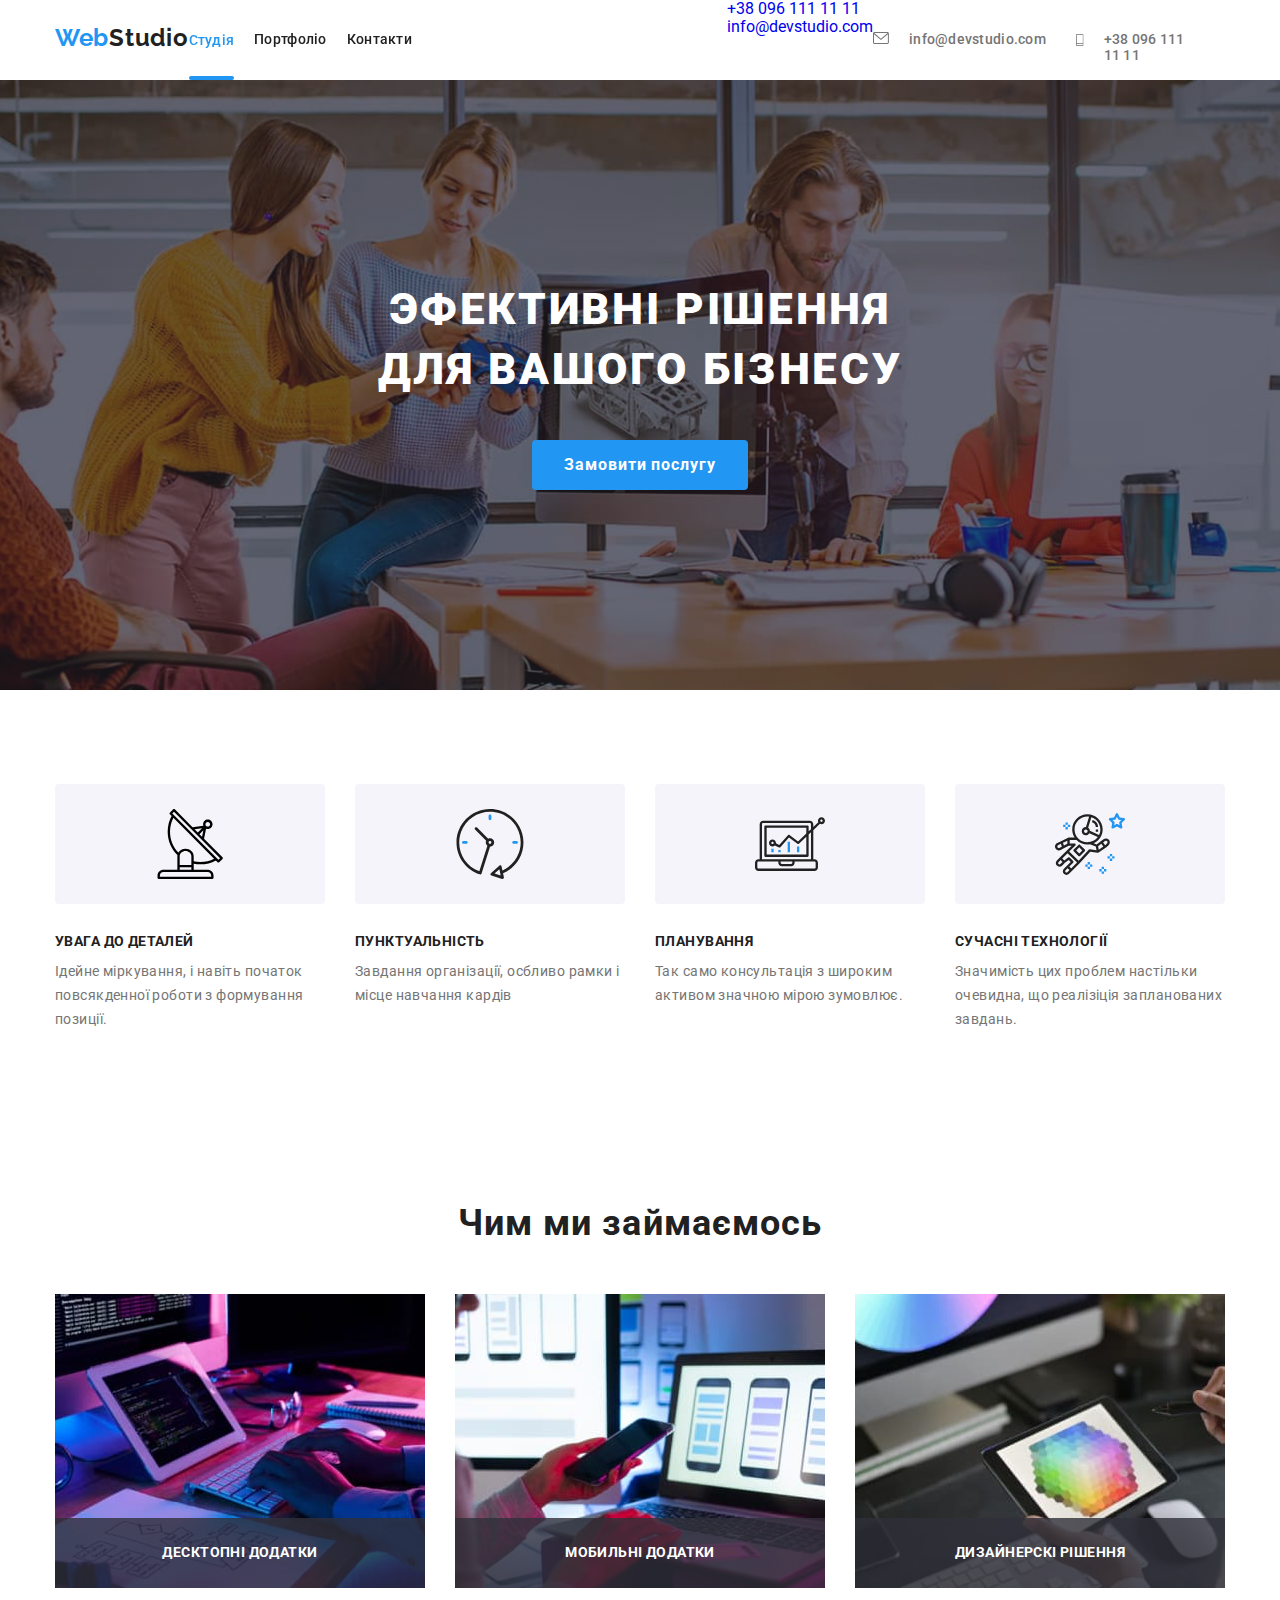
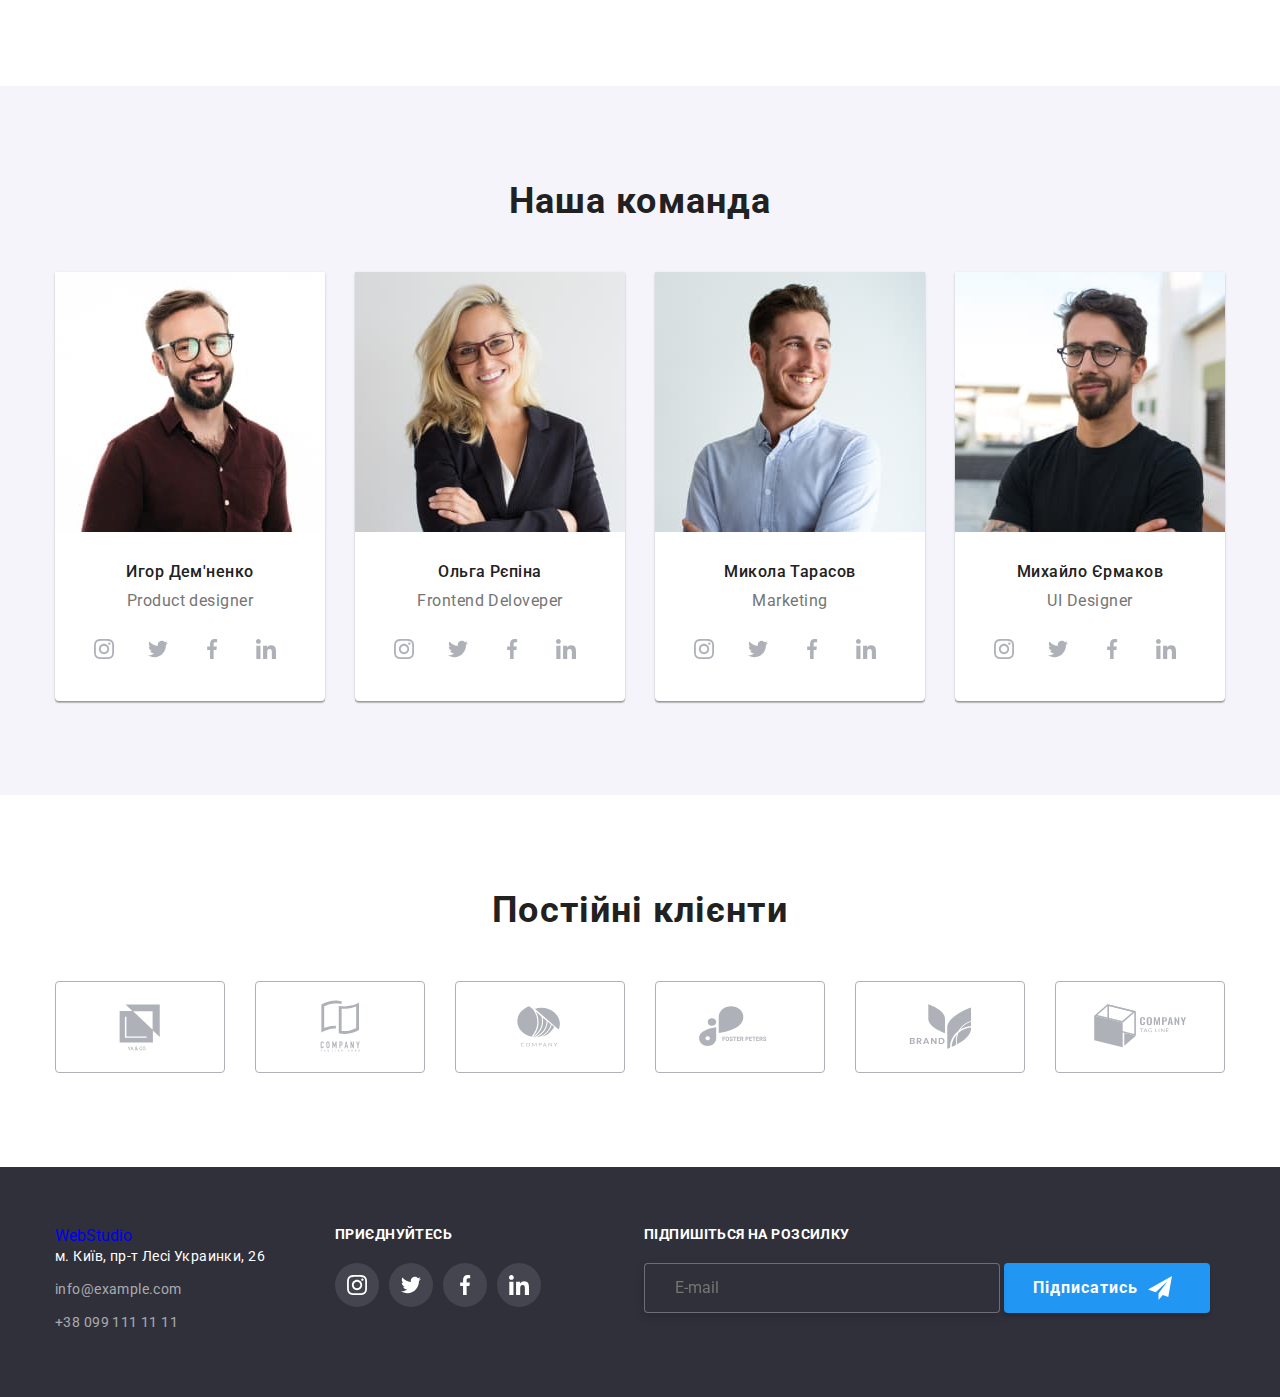
==== commit d0136d3f: "Add files via upload" ====
--- a/index.html
+++ b/index.html
@@ -25,7 +25,7 @@
 <div class="container header-container">
             
             <nav class="header-navigation">
-                <div class="logo"> <a  href ="./webstodio.html" class="logo__ferst"> 
+                <div class="logo"> <a  href ="./webstodio.html" class="logo__first"> 
                     Web<span class="logo__last">Studio </span> </a>
                 </div>
                 <button type="button" class="header__menu is-open" 
@@ -47,6 +47,19 @@
                         <li class="header-nav__item"> <a href = "./portfolio.html" class="header-nav__link" >Портфоліо</a>  </li>
                         <li class="header-nav__item"> <a href = "" class="header-nav__link">Контакти</a>  </li>
                     
+                        </ul>
+                    </div>
+
+
+                    <div class="header-contakts__mobile">
+                        <ul class="header-cont__mobile">
+                            <li class="header-contakts__itemmob">
+                             <a href ="tel:+38 096 111 11 11" class="header-cont__mobiletel"> +38 096 111 11 11  </a>
+                            </li>
+                        <li class="header-contakts__itemmob"> 
+                           
+                            <a class="header-cont__mobileemail" href = "mailto: info@devstudio.com" >info@devstudio.com </a>
+                        </li> 
                         </ul>
                     </div>
                                 <div class="header-contakts">
@@ -129,7 +142,7 @@
     </section> 
      <!--diference-->
 
-     <section class="section__difer">
+     <section class=" section section__difer">
         <div class="container">  
         <div class="difference__center"> 
                 <div class="difference">
@@ -284,7 +297,7 @@
 </div>
 </section>
 <!--команда-->  
-    <section class="team" >
+    <section class=" section team" >
         <div class="container">
 <h2 class="team__header"> Наша команда</h2>
 <ul class="teamdecor"> 
@@ -536,9 +549,9 @@
 
 <!-- clients -->
 
-<section class=""> 
-
-<div class="container container-clients">
+<section class="section"> 
+
+<div class=" container-clients">
     <h2 class="team__header"> Постійні клієнти</h2>
     <ul class="clients">
         <li class="clients__item">
@@ -595,8 +608,8 @@
             <div class="footer-together"> 
                 <div class="footer-contacts">
                     <ul class="footer__center">
-                        <li>
-                            <a class="logo  logo--footer logo__first" href ="./webstodio.html"> Web<span class="logo__last--footer">Studio </span> </a> 
+                        <li class="">
+                            <a class="footer__logo   footer__logo--first" href ="./webstodio.html"> Web<span class="footer__logo--last">Studio </span> </a> 
                         </li>
                                             
                         <li>
--- a/css/main.min.css
+++ b/css/main.min.css
@@ -1 +1 @@
-html{-webkit-box-sizing:border-box;box-sizing:border-box}*,*::before,*::after{-webkit-box-sizing:inherit;box-sizing:inherit}body{margin:0;font-family:"Roboto",sans-serif;color:#212121;font-style:normal}body.modal-open{overflow:hidden}li{list-style:none;padding:0;margin:0}ul,h1,h2,h3,p{padding:0;margin:0}a{text-decoration:none}.container{padding-left:15px;padding-right:15px;margin-right:auto;margin-left:auto;margin-bottom:0}@media screen and (min-width: 480px)and (max-width: 767px){.container{width:480px}}@media screen and (min-width: 768px)and (max-width: 1199px){.container{width:768px}}@media screen and (min-width: 1200px){.container{width:1200px}}.logo{display:inline-block;font-family:Raleway;font-weight:700;font-size:24px;line-height:1.2;letter-spacing:.03em}@media screen and (max-width: 767px){.logo{display:-webkit-box;display:-ms-flexbox;display:flex;margin-right:30px;-webkit-box-align:center;-ms-flex-align:center;align-items:center}}@media screen and (min-width: 767px){.logo{margin-top:24px;margin-bottom:25px}}.logo--footer{margin-top:0;margin-bottom:20px}.logo__first{color:#2196f3}.logo__last{color:#212121}.logo__last--footer{margin:0;color:#fff}.section__difer{padding-top:94px;padding-bottom:76px}.difference__center{display:-webkit-box;display:-ms-flexbox;display:flex;-ms-flex-wrap:wrap;flex-wrap:wrap}.difference{display:block}@media screen and (min-width: 480px)and (max-width: 767px){.difference{width:450px;margin-bottom:30px}}@media screen and (min-width: 768px)and (max-width: 1199px){.difference{width:354px;margin-right:30px;margin-bottom:30px}.difference:nth-child(2n){margin-right:0}}@media screen and (min-width: 1200px){.difference{width:270px;margin-right:30px}.difference:last-child{margin-right:0}}.difference__icon{display:-webkit-box;display:-ms-flexbox;display:flex;-webkit-box-align:center;-ms-flex-align:center;align-items:center;-webkit-box-pack:center;-ms-flex-pack:center;justify-content:center;border-radius:4px;background:#f5f4fa;margin-right:10px}@media screen and (min-width: 480px)and (max-width: 767px){.difference__icon{width:450px;height:120px}}@media screen and (min-width: 768px)and (max-width: 1199px){.difference__icon{width:354px;height:120px}}@media screen and (min-width: 1200px){.difference__icon{width:270px;height:120px}}.difference__header{display:block;color:#212121;font-weight:700;font-size:14px;line-height:1.14;letter-spacing:.03em;margin-top:30px;margin-bottom:10px}.difference__text{font-weight:400;font-size:14px;line-height:1.71;letter-spacing:.03em;color:#757575}.team{padding-top:94px;padding-bottom:94px;background:#f5f4fa}.team__header{color:#212121;font-weight:700;font-size:36px;line-height:1.17;letter-spacing:.03em;margin-bottom:50px;text-align:center}.team__item{display:block;background:#fff;-webkit-box-shadow:0px 1px 3px rgba(0,0,0,.12),0px 1px 1px rgba(0,0,0,.14),0px 2px 1px rgba(0,0,0,.2);box-shadow:0px 1px 3px rgba(0,0,0,.12),0px 1px 1px rgba(0,0,0,.14),0px 2px 1px rgba(0,0,0,.2);border-radius:0px 0px 4px 4px}@media screen and (min-width: 480px)and (max-width: 767px){.team__item{margin-bottom:30px}}@media screen and (min-width: 768px)and (max-width: 1199px){.team__item{margin-bottom:30px;margin-right:30px}.team__item:nth-child(even){margin-right:0}}@media screen and (min-width: 1200px){.team__item{margin-right:30px}.team__item:last-child{margin-right:0;margin-bottom:0}}.teamdecor{display:block}@media screen and (min-width: 768px)and (max-width: 1199px){.teamdecor{display:-webkit-box;display:-ms-flexbox;display:flex;-ms-flex-wrap:wrap;flex-wrap:wrap}}@media screen and (min-width: 1200px){.teamdecor{display:-webkit-box;display:-ms-flexbox;display:flex;margin-right:30px}.teamdecor:last-child(even){margin-right:0}}.team__img{display:block}@media screen and (min-width: 480px)and (max-width: 767px){.team__img{width:100%;height:auto}}@media screen and (min-width: 768px)and (max-width: 1199px){.team__img{width:354px;height:374px}}@media screen and (min-width: 1200px){.team__img{width:270px;height:260px}}.team__name{font-weight:500;font-size:16px;line-height:1.19;letter-spacing:.03em;color:#212121;margin-bottom:10px}.team__position{display:inline-block;font-weight:400;font-size:16px;line-height:1.19;letter-spacing:.03em;color:#757575}.team-center{display:block;padding-top:30px;padding-bottom:16px;text-align:center}.social-link{display:-webkit-box;display:-ms-flexbox;display:flex;-webkit-box-pack:center;-ms-flex-pack:center;justify-content:center;margin:0;margin-left:auto;margin-right:auto;padding-bottom:30px}.social-link__item{display:-webkit-box;display:-ms-flexbox;display:flex;margin-right:10px}.social-link__a{display:-webkit-box;display:-ms-flexbox;display:flex;width:44px;height:44px;padding-left:12px;padding-right:12px;padding-top:12px;padding-bottom:12px;border-radius:50%}.social-link__a:hover .social-link__iconsvg{-webkit-transition:250ms cubic-bezier(0.4, 0, 0.2, 1);transition:250ms cubic-bezier(0.4, 0, 0.2, 1);background:#2196f3;fill:#fff}.social-link__a:hover{background:#2196f3}.social-link__a:focus .social-link__iconsvg{-webkit-transition:250ms cubic-bezier(0.4, 0, 0.2, 1);transition:250ms cubic-bezier(0.4, 0, 0.2, 1);background:#2196f3;fill:#fff}.social-link__a:focus{background:#2196f3}.social-link__iconsvg{-webkit-transition:250ms cubic-bezier(0.4, 0, 0.2, 1);transition:250ms cubic-bezier(0.4, 0, 0.2, 1);fill:#afb1b8}.header{border-bottom:1px solid #ececec}.header-container{position:relative;display:-webkit-box;display:-ms-flexbox;display:flex;-webkit-box-pack:justify;-ms-flex-pack:justify;justify-content:space-between}.header__menu{background:#fff;display:-webkit-inline-box;display:-ms-inline-flexbox;display:inline-flex;padding:0;border:none;margin-right:30px;-webkit-box-align:center;-ms-flex-align:center;align-items:center}@media screen and (min-width: 767px){.header__menu{display:none}}.header__menu .icon-close{display:none}.header__menu.is-open .icon-close{display:block}.header__menu.is-open .icon-menu{display:none}.icon-menu:hover,.icon-menu:focus{fill:#2196f3}.icon-close:hover,.icon-close:focus{fill:#2196f3}@media screen and (min-width: 768px)and (max-width: 1199px){.menu__mobile{display:none;top:100%;left:0;width:100%;text-align:center;font-size:20px}}.menu__mobile.is-open{display:block;z-index:99999999}@media screen and (min-width: 768px)and (max-width: 1199px){.menu__mobile{display:-webkit-box;display:-ms-flexbox;display:flex;margin-left:0;margin-right:96px}}@media screen and (min-width: 1200px){.menu__mobile{display:-webkit-box;display:-ms-flexbox;display:flex;margin-right:315px}}.headersocial{display:block}@media screen and (min-width: 767px){.headersocial{display:none}}.headersoc__item{border-right:1px solid rgba(33,33,33,.2);padding-right:10px}.headersoc__item:last-child{border-right:0}.headersoc-link__a{display:block;font-family:"Roboto";font-style:normal;font-weight:500;font-size:18px;line-height:1.2;letter-spacing:.02em;color:#2196f3}.headersoc-link{display:-webkit-box;display:-ms-flexbox;display:flex;margin-left:40px}.headersoc__item{display:block;margin-right:10px}@media screen and (min-width: 250px)and (max-width: 767px){.menu-container{display:none;position:absolute;top:100%;left:0;width:100%;background-color:#fff;width:480px}.menu-container.is-open{display:block;z-index:99999999}}@media screen and (min-width: 768px){.menu-container{display:-webkit-box;display:-ms-flexbox;display:flex;-webkit-box-pack:start;-ms-flex-pack:start;justify-content:flex-start}}.header-navigation{position:relative;display:-webkit-box;display:-ms-flexbox;display:flex;-webkit-box-pack:justify;-ms-flex-pack:justify;justify-content:space-between;margin-top:0;padding-bottom:0;margin-bottom:0;padding-bottom:0}@media screen and (min-width: 480px)and (max-width: 767px){.header-navigation{height:60px;width:480px}}@media screen and (min-width: 768px)and (max-width: 1199px){.header-navigation{height:80px;width:768px;display:-webkit-box;display:-ms-flexbox;display:flex;-webkit-box-pack:justify;-ms-flex-pack:justify;justify-content:space-between}}@media screen and (min-width: 1200px){.header-navigation{height:80px;width:1200px;display:-webkit-box;display:-ms-flexbox;display:flex}}.header-nav__link{color:#212121;padding-left:0;padding-right:0}@media screen and (max-width: 767px){.header-nav__link{font-family:"Roboto";font-style:normal;font-weight:500;font-size:40px;line-height:1.18;letter-spacing:.02em}.header-nav__link:hover,.header-nav__link:focus{color:#2196f3;-webkit-transition:250ms cubic-bezier(0.4, 0, 0.2, 1);transition:250ms cubic-bezier(0.4, 0, 0.2, 1)}}@media screen and (min-width: 768px){.header-nav__link{font-weight:500;font-size:14px;line-height:1.14;letter-spacing:.02em;color:#212121;-webkit-transition:250ms cubic-bezier(0.4, 0, 0.2, 1);transition:250ms cubic-bezier(0.4, 0, 0.2, 1)}}.header-nav__link:hover,.header-nav__link:focus{color:#2196f3;-webkit-transition:250ms cubic-bezier(0.4, 0, 0.2, 1);transition:250ms cubic-bezier(0.4, 0, 0.2, 1)}@media screen and (max-width: 767px){.header-nav__link--aktiv{font-family:"Roboto";font-style:normal;font-weight:500;font-size:40px;line-height:1.18;letter-spacing:.02em}}@media screen and (min-width: 768px){.header-nav__link--aktiv{display:block;padding-bottom:32px;padding-top:32px;font-weight:500;font-size:14px;line-height:1,14;letter-spacing:.02em;color:#2196f3;-webkit-transition:250ms cubic-bezier(0.4, 0, 0.2, 1);transition:250ms cubic-bezier(0.4, 0, 0.2, 1)}}.logo{margin-left:30px;-webkit-transition:250ms cubic-bezier(0.4, 0, 0.2, 1);transition:250ms cubic-bezier(0.4, 0, 0.2, 1)}@media screen and (min-width: 768px){.logo{margin-left:0}}.header-nav{display:block;margin-bottom:300px}@media screen and (min-width: 768px){.header-nav{display:-webkit-box;display:-ms-flexbox;display:flex;-webkit-box-align:center;-ms-flex-align:center;align-items:center;margin-right:20px}.header-nav:last-child{margin-right:0px}}@media screen and (min-width: 255px)and (max-width: 767px){.header-nav__item{display:block;padding-top:16px;padding-bottom:16px}}@media screen and (min-width: 768px){.header-nav__item{display:-webkit-box;display:-ms-flexbox;display:flex;-webkit-box-align:center;-ms-flex-align:center;align-items:center;margin-right:20px}.header-nav__item:last-child{margin-right:0px}}a{position:relative}a:after{display:block;position:absolute;content:""}.header-nav__link--aktiv::after{content:"";display:block;position:absolute;padding-top:0;margin-top:28px;width:100%;height:4px;background:#2196f3;border-radius:2px}@media screen and (max-width: 767px){.header-nav__link--aktiv::after{display:none}}.header-contakts{margin-bottom:64px}@media screen and (max-width: 481px){.header-contakts{display:block}}.header-cont{margin-left:0;margin-right:0}@media screen and (min-width: 480px)and (max-width: 767px){.header-cont{display:block;margin-bottom:10px}}@media screen and (min-width: 768px)and (max-width: 1199px){.header-cont{display:block;text-align:center;margin-bottom:10px;margin-left:0;margin-right:0;padding-top:21px;padding-bottom:21px}}@media screen and (min-width: 1200px){.header-cont{display:-webkit-box;display:-ms-flexbox;display:flex;padding-top:32px;padding-bottom:32px}}@media screen and (max-width: 767px){.header-cont__svg{display:none}}@media screen and (min-width: 768px){.header-cont__svg{display:block;margin-right:10px;fill:#757575;-webkit-box-pack:center;-ms-flex-pack:center;justify-content:center;-webkit-transition:250ms cubic-bezier(0.4, 0, 0.2, 1);transition:250ms cubic-bezier(0.4, 0, 0.2, 1)}}.header-cont__item:hover .header-cont__svg,.header-cont__item:focus .header-cont__svg{cursor:pointer;fill:#2196f3}.header-cont__item:hover .header-cont__link,.header-cont__item:focus .header-cont__link{cursor:pointer;color:#2196f3}@media screen and (min-width: 480px)and (max-width: 767px){.header-cont__linktel{font-weight:500;font-size:24px;line-height:1.18;letter-spacing:.02em;color:#757575}}.header-cont__link{font-family:"Roboto";font-style:normal;font-weight:500;font-size:14px;line-height:1.14;letter-spacing:.02em;color:#757575;margin-left:10px;margin-right:30px;-webkit-transition:250ms cubic-bezier(0.4, 0, 0.2, 1);transition:250ms cubic-bezier(0.4, 0, 0.2, 1)}@media screen and (min-width: 480px)and (max-width: 767px){.header-cont__link{font-family:"Roboto";font-style:normal;font-weight:500;font-size:34px;line-height:1.18;margin-left:0;margin-right:0;letter-spacing:.02em;color:#2196f3}}.header-cont__item{margin-left:10px;margin-right:30px}@media screen and (min-width: 320px)and (min-width: 767px){.header-cont__item{margin-left:0;margin-right:0}}@media screen and (min-width: 768px){.header-cont__item{display:-webkit-box;display:-ms-flexbox;display:flex;margin-left:0;margin-right:0;margin-bottom:10px}}.header-cont__item:last-child{margin-right:0}.container-clients{padding-top:94px;padding-bottom:94px}.clients{display:-webkit-box;display:-ms-flexbox;display:flex;-ms-flex-wrap:wrap;flex-wrap:wrap;padding-left:0;padding-right:0;margin-left:0;margin-right:0;-webkit-box-pack:center;-ms-flex-pack:center;justify-content:center}@media screen and (min-width: 480px)and (max-width: 767px){.clients .clients__item:nth-child(2n){margin-right:0}.clients .clients__item:nth-last-child(-n+2){margin-bottom:0}}@media screen and (min-width: 768px)and (max-width: 1199px){.clients .clients__item:nth-child(3n){margin-right:0}.clients .clients__item:nth-child(4){margin-bottom:0}.clients .clients__item:nth-child(5){margin-bottom:0}.clients .clients__item:nth-child(6){margin-bottom:0}}@media screen and (min-width: 1200px){.clients{margin-bottom:0;display:-webkit-box;display:-ms-flexbox;display:flex;-webkit-box-pack:center;-ms-flex-pack:center;justify-content:center;margin-bottom:0}.clients .clients__item:last-child{margin-right:0}}.clients__icon{display:block;height:92px;border:1px solid #afb1b8;border-radius:4px;margin-left:0;margin-right:0;fill:#afb1b8;background-size:contain;-webkit-transition:250ms cubic-bezier(0.4, 0, 0.2, 1);transition:250ms cubic-bezier(0.4, 0, 0.2, 1)}@media screen and (min-width: 480px){.clients__icon{width:209px}}@media screen and (min-width: 768px){.clients__icon{width:226px}}@media screen and (min-width: 1200px){.clients__icon{width:170px}}.clients__item{display:-webkit-box;display:-ms-flexbox;display:flex;-ms-flex-wrap:wrap;flex-wrap:wrap;margin-bottom:30px;margin-right:30px}@media screen and (min-width: 480px){.clients__item{display:-webkit-box;display:-ms-flexbox;display:flex;-ms-flex-wrap:wrap;flex-wrap:wrap;-webkit-box-pack:center;-ms-flex-pack:center;justify-content:center}}@media screen and (min-width: 768px){.clients__item{-webkit-box-pack:center;-ms-flex-pack:center;justify-content:center}}@media screen and (min-width: 1200px){.clients__item{-webkit-box-pack:center;-ms-flex-pack:center;justify-content:center;display:-webkit-box;display:-ms-flexbox;display:flex;margin-bottom:0}.clients__item .clients__item:last-child{margin-right:0}}.clients__icon:hover{-webkit-transition:250ms cubic-bezier(0.4, 0, 0.2, 1);transition:250ms cubic-bezier(0.4, 0, 0.2, 1);border-color:#2196f3;cursor:pointer;fill:#2196f3}.clients__a:focus .clients__icon{-webkit-transition:250ms cubic-bezier(0.4, 0, 0.2, 1);transition:250ms cubic-bezier(0.4, 0, 0.2, 1);border-color:#2196f3;fill:#2196f3}.footer{background:#2f303a;padding-bottom:60px;padding-top:60px}@media screen and (min-width: 480px)and (max-width: 1199px){.foofer-sub{text-align:center;display:block}}.footer-join{margin-bottom:20px;font-family:"Roboto";font-style:normal;font-weight:700;font-size:14px;line-height:1.14;letter-spacing:.03em;text-transform:uppercase;color:#fff}.footer-lab{background:#2f303a;border:1px solid rgba(255,255,255,.3);-webkit-filter:drop-shadow(0px 4px 4px rgba(0, 0, 0, 0.15));filter:drop-shadow(0px 4px 4px rgba(0, 0, 0, 0.15));border-radius:4px;height:50px;padding-left:30px;color:#fff}@media screen and (min-width: 480px)and (max-width: 1199px){.footer-lab{width:450px}}@media screen and (min-width: 1200px){.footer-lab{width:356px}}.footer-lab:hover{border:1px solid #2196f3;-webkit-transform:2250ms cubic-bezier(0.4, 0, 0.2, 1);transform:2250ms cubic-bezier(0.4, 0, 0.2, 1)}.footer-lab:focus{outline:1px solid #2196f3;-webkit-transform:2250ms cubic-bezier(0.4, 0, 0.2, 1);transform:2250ms cubic-bezier(0.4, 0, 0.2, 1)}@media screen and (min-width: 480px)and (max-width: 1199px){.footer-label{display:block;text-align:center;margin-bottom:30px}}.footbutsub{display:-webkit-inline-box;display:-ms-inline-flexbox;display:inline-flex;padding-left:29px;padding-right:38px;padding-top:10px;padding-bottom:10px;background:#2196f3;-webkit-box-shadow:0px 4px 4px rgba(0,0,0,.15);box-shadow:0px 4px 4px rgba(0,0,0,.15);border:0;border-radius:4px;font-family:"Roboto";font-style:normal;font-weight:700;font-size:16px;line-height:1.88;display:inline-flex;-webkit-box-align:center;-ms-flex-align:center;align-items:center;text-align:center;letter-spacing:.06em;color:#fff}.footbutsub::after{content:"";display:block;margin-left:10px;width:24px;height:24px;background-image:url(../images/icon-telegram.svg);background-size:contain}.footer-contacts{display:block;margin-left:auto;margin-right:auto}@media screen and (min-width: 480px)and (max-width: 767px){.footer-contacts{display:inline-block;margin-left:auto;margin-right:auto;margin-bottom:30px;text-align:center}}@media screen and (min-width: 768px)and (max-width: 1199px){.footer-contacts{display:inline-block;margin-left:60px;text-align:center}}.footer-adress{display:block;font-style:normal;color:#fff;font-weight:400;font-size:14px;line-height:1.71;letter-spacing:.03em;margin-bottom:9px;cursor:pointer;-webkit-transition:250ms cubic-bezier(0.4, 0, 0.2, 1);transition:250ms cubic-bezier(0.4, 0, 0.2, 1)}.footer-adress:hover,.footer-adress:focus{color:#2196f3;-webkit-transition:250ms cubic-bezier(0.4, 0, 0.2, 1);transition:250ms cubic-bezier(0.4, 0, 0.2, 1)}@media screen and (min-width: 480px)and (max-width: 1199px){.footer-adress{display:inline-block}}@media screen and (min-width: 1200px){.footer-adress{text-align:left}}@media screen and (min-width: 480px)and (max-width: 767px){.footer__center{display:block;text-align:center}}@media screen and (min-width: 768px)and (max-width: 1199px){.footer__center{display:block;text-align:center}}@media screen and (min-width: 1200px){.footer__center{display:block;text-align:left}}.footer-contaktsemail{display:inline-block;text-align:center;font-style:normal;font-weight:400;font-size:14px;line-height:1.71;letter-spacing:.03em;color:rgba(255,255,255,.6);margin-bottom:9px;-webkit-transition:250ms cubic-bezier(0.4, 0, 0.2, 1);transition:250ms cubic-bezier(0.4, 0, 0.2, 1)}.footer-contaktsemail:hover,.footer-contaktsemail:focus{color:#2196f3;-webkit-transition:250ms cubic-bezier(0.4, 0, 0.2, 1);transition:250ms cubic-bezier(0.4, 0, 0.2, 1)}.footer-contaktstel{display:inline-block;font-style:normal;font-weight:400;font-size:14px;line-height:1.71;letter-spacing:.03em;color:rgba(255,255,255,.6);-webkit-transition:250ms cubic-bezier(0.4, 0, 0.2, 1);transition:250ms cubic-bezier(0.4, 0, 0.2, 1)}.footer-contaktstel:hover,.footer-contaktstel:focus{color:#2196f3;-webkit-transition:250ms cubic-bezier(0.4, 0, 0.2, 1);transition:250ms cubic-bezier(0.4, 0, 0.2, 1)}.social-link--footer{display:-webkit-box;display:-ms-flexbox;display:flex;margin:0;margin-left:0}.footer-together{display:block}@media screen and (min-width: 480px)and (max-width: 767px){.footer-together{display:block;text-align:center}}@media screen and (min-width: 768px)and (max-width: 1199px){.footer-together{display:-webkit-box;display:-ms-flexbox;display:flex;margin-bottom:60px}}@media screen and (min-width: 1200px){.footer-together{display:-webkit-box;display:-ms-flexbox;display:flex}}@media screen and (min-width: 480px)and (max-width: 767px){.footer-container{display:block}}@media screen and (min-width: 768px)and (max-width: 1199px){.footer-container{display:blok}}@media screen and (min-width: 1200px){.footer-container{display:-webkit-box;display:-ms-flexbox;display:flex}}.footer-join{display:block;font-family:"Roboto";font-style:normal;font-weight:700;font-size:14px;line-height:1.14;letter-spacing:.03em;text-transform:uppercase;color:#fff}.footer-link{display:block;-webkit-transition:250ms cubic-bezier(0.4, 0, 0.2, 1);transition:250ms cubic-bezier(0.4, 0, 0.2, 1)}@media screen and (min-width: 480px)and (max-width: 767px){.footer-link{text-align:center}}@media screen and (min-width: 768px)and (max-width: 1199px){.footer-link{text-align:center;margin-right:30px}}@media screen and (min-width: 1200px){.footer-link{margin-left:70px;margin-right:93px}}.social-link__a--footer{background:rgba(255,255,255,.1)}.social-link__iconsvg--footer{fill:#fff}.modal{position:absolute;top:50%;left:50%;-webkit-transform:translate(-50%, -50%);transform:translate(-50%, -50%);width:528px;height:581px;background:#fff;-webkit-box-shadow:0px 1px 3px rgba(0,0,0,.12),0px 1px 1px rgba(0,0,0,.14),0px 2px 1px rgba(0,0,0,.2);box-shadow:0px 1px 3px rgba(0,0,0,.12),0px 1px 1px rgba(0,0,0,.14),0px 2px 1px rgba(0,0,0,.2);border-radius:4px}.button-modal{position:absolute;width:30px;height:30px;left:490px;top:8px;border-radius:50%;background:#fff;border:1px solid rgba(0,0,0,.1)}.button-modal:hover{cursor:pointer;fill:#2196f3;border:1px solid rgba(0,0,0,.1)}.form-modal{display:block;width:528px;height:581px;padding-left:41px;padding-right:39px;padding-bottom:40px;padding-top:40px}@media screen and (min-width: 480px){.form-modal{display:block;width:450px;height:609px;padding-left:15px;padding-right:15px;padding-bottom:94px;padding-top:94px}}.textform{display:block;margin-bottom:18px;text-align:center;font-family:"Roboto";font-style:normal;font-weight:700;font-size:20px;line-height:1.15;text-align:center;letter-spacing:.03em;color:#212121}.textarea{border-radius:4px;border:1px solid rgba(33,33,33,.2);resize:none}.textarea:hover{border:1px solid #2196f3;cursor:pointer;-webkit-transition:250ms cubic-bezier(0.4, 0, 0.2, 1);transition:250ms cubic-bezier(0.4, 0, 0.2, 1)}.textarea:focus{outline:1px solid #2196f3;-webkit-transition:250ms cubic-bezier(0.4, 0, 0.2, 1);transition:250ms cubic-bezier(0.4, 0, 0.2, 1)}.form-label{position:relative;display:-webkit-box;display:-ms-flexbox;display:flex;-webkit-box-orient:vertical;-webkit-box-direction:normal;-ms-flex-direction:column;flex-direction:column;margin-bottom:16px}.labpolisity-text{display:-webkit-box;display:-ms-flexbox;display:flex;-ms-flex-line-pack:center;align-content:center;font-family:"Roboto";font-style:normal;font-weight:400;font-size:14px;line-height:1.71;letter-spacing:.03em;color:#757575}.lab-text{display:block;margin-bottom:4px;font-family:"Roboto";font-style:normal;font-weight:400;font-size:12px;line-height:1.17;letter-spacing:.01em;color:#757575}.form-swg{display:block;-webkit-box-sizing:content-box;box-sizing:content-box;position:absolute;top:54%;left:14px;-webkit-transform:rotateY(35px);transform:rotateY(35px);width:12px;height:12px;fill:#212121}.form-swg:hover{fill:#2196f3}.form-input{display:block;height:40px;font:inherit;border:1px solid rgba(33,33,33,.2);border-radius:4px;-webkit-transition:250ms cubic-bezier(0.4, 0, 0.2, 1);transition:250ms cubic-bezier(0.4, 0, 0.2, 1);padding-left:40px}.form-input:hover{border:1px solid #2196f3;cursor:pointer;-webkit-transition:250ms cubic-bezier(0.4, 0, 0.2, 1);transition:250ms cubic-bezier(0.4, 0, 0.2, 1)}.form-input:focus{outline:1px solid #2196f3}.labpolisity-text a{color:#2196f3;text-decoration:underline;margin-left:3px}.labpolisity-text::before{display:block;content:"";width:16px;height:16px;text-align:center;border:2px solid #212121;margin-top:4px;margin-right:7px;border-radius:4px}.input-check:checked+.labpolisity-text::before{background:#2196f3;border:0;background-image:url(../images/Vector\ \(9\)\ \(1\).svg);background-size:contain;background-position:center;background-repeat:no-repeat;border-radius:2px}.visually-hedden{position:absolute;white-space:nowrap;width:1px;height:1px;border:0;padding:0;clip:rect(0 0 0 0);-webkit-clip-path:inset(50%);clip-path:inset(50%);margin:-1px}.input-check{display:-webkit-box;display:-ms-flexbox;display:flex}.form-input:hover~.form-swg{fill:#2196f3;-webkit-transition:250ms cubic-bezier(0.4, 0, 0.2, 1);transition:250ms cubic-bezier(0.4, 0, 0.2, 1)}.form-input:focus~.form-swg{fill:#2196f3;-webkit-transition:250ms cubic-bezier(0.4, 0, 0.2, 1);transition:250ms cubic-bezier(0.4, 0, 0.2, 1)}.buttonform{display:-webkit-box;display:-ms-flexbox;display:flex;padding:10px 55px;background:#2196f3;border-radius:4px;font-family:"Roboto";font-style:normal;font-weight:700;font-size:16px;line-height:1.88;-webkit-box-align:center;-ms-flex-align:center;align-items:center;text-align:center;letter-spacing:.06em;margin-left:auto;margin-right:auto;color:#fff;margin-top:30px;border:0}.svgform-accomod{display:block;-webkit-box-pack:center;-ms-flex-pack:center;justify-content:center;margin-left:12px}.backdrop{position:fixed;top:0;left:0;width:100%;height:100%;padding-top:94px;padding-bottom:94px;padding-left:15px;padding-right:15px;background:rgba(0,0,0,.2);-webkit-transition:250ms cubic-bezier(0.4, 0, 0.2, 1);transition:250ms cubic-bezier(0.4, 0, 0.2, 1)}.backdrop.is-hidden{opacity:0;pointer-events:none;-webkit-transition:250ms cubic-bezier(0.4, 0, 0.2, 1);transition:250ms cubic-bezier(0.4, 0, 0.2, 1)}@media screen and (min-width: 480px)and (max-width: 1199px){.section-work{display:none}}@media screen and (min-width: 1200px){.section-work{display:block;padding-bottom:94px;padding-top:94px}}@media screen and (min-width: 480px)and (max-width: 1199px){.container-work{display:none}}@media screen and (min-width: 1200px){.container-work{display:block}}.container-work .container-work__header{color:#212121;font-weight:700;font-size:36px;line-height:1.17;letter-spacing:.03em;text-align:center;margin-bottom:50px}.container-work .container-work-imagedecor{display:-webkit-box;display:-ms-flexbox;display:flex;-webkit-box-pack:center;-ms-flex-pack:center;justify-content:center}.container-work .container-work-imagedecor__item{display:block;margin-right:30px}.container-work .container-work-imagedecor__item:last-child{margin-right:0}.container-work .container-work-imagedecor__position{position:relative}.container-work .container-work-imagedecor__name{display:block;width:370px;height:30px;position:absolute;top:224px;right:0}.container-work .container-work-imagedecor__text{display:block;padding:27px 82px;font-family:"Roboto";font-style:normal;font-weight:700;font-size:14px;line-height:1.14;text-align:center;letter-spacing:.03em;text-transform:uppercase;color:#fff;background:rgba(47,48,58,.8)}.section-product{padding-top:94px;padding-bottom:94px}.button-nav{display:-webkit-box;display:-ms-flexbox;display:flex;-webkit-box-pack:center;-ms-flex-pack:center;justify-content:center;-ms-flex-wrap:wrap;flex-wrap:wrap;margin-bottom:50px}.button-nav__unit{display:block;margin-right:8px;margin-bottom:8px;font-style:Roboto;font-weight:500;font-size:16px;line-height:1.63;border:0;padding:6px 22px;border-radius:4px;background:#f5f4fa;color:#212121;cursor:pointer;-webkit-transition:250ms cubic-bezier(0.4, 0, 0.2, 1);transition:250ms cubic-bezier(0.4, 0, 0.2, 1)}.button-nav__unit:hover,.button-nav__unit:focus{-webkit-transition:250ms cubic-bezier(0.4, 0, 0.2, 1);transition:250ms cubic-bezier(0.4, 0, 0.2, 1);background:#2196f3;color:#f5f4fa}.section__work{padding-top:94px;padding-bottom:94px}.works__title{display:-webkit-box;display:-ms-flexbox;display:flex;-ms-flex-wrap:wrap;flex-wrap:wrap}@media screen and (min-width: 480px)and (max-width: 767px){.works__title{display:block;margin-bottom:20px}}@media screen and (min-width: 768px)and (max-width: 1199px){.works__title{display:-webkit-box;display:-ms-flexbox;display:flex;-ms-flex-wrap:wrap;flex-wrap:wrap}}@media screen and (min-width: 1200px){.works__title{display:-webkit-box;display:-ms-flexbox;display:flex;-ms-flex-wrap:wrap;flex-wrap:wrap}}.container-works{padding-left:0;padding-right:0}.works__item{border:1px solid #eee;display:block;border:1px solid #eee}@media screen and (min-width: 480px)and (max-width: 767px){.works__item{width:calc((100% - 30px)/1);margin:15px;margin-bottom:30px}}@media screen and (min-width: 768px)and (max-width: 1199px){.works__item{width:calc((100% - 60px)/2);margin:15px}}@media screen and (min-width: 1200px){.works__item{width:calc((100% - 90px)/3);margin:15px}}.works__item:hover .overley-text{cursor:pointer;-webkit-transform:translateY(0);transform:translateY(0);-webkit-transition:-webkit-transform 250ms cubic-bezier(0.4, 0, 0.2, 1);transition:-webkit-transform 250ms cubic-bezier(0.4, 0, 0.2, 1);transition:transform 250ms cubic-bezier(0.4, 0, 0.2, 1);transition:transform 250ms cubic-bezier(0.4, 0, 0.2, 1), -webkit-transform 250ms cubic-bezier(0.4, 0, 0.2, 1);opacity:1}.works__item:hover .overley::before{opacity:1;-webkit-transform:translateY(0);transform:translateY(0)}.works__text{display:inline-block;font-weight:700;font-size:18px;line-height:2;letter-spacing:.06em;color:#212121;margin-bottom:4px}.works__symbol{display:inline-block;font-weight:400;font-size:16px;line-height:1.88;letter-spacing:.03em;color:#757575}.overley-full{position:relative;display:block;margin-right:30px;margin-bottom:30px}.overley-full:hover .overley-text{cursor:pointer;-webkit-transform:translateY(0);transform:translateY(0);-webkit-transition:-webkit-transform 250ms cubic-bezier(0.4, 0, 0.2, 1);transition:-webkit-transform 250ms cubic-bezier(0.4, 0, 0.2, 1);transition:transform 250ms cubic-bezier(0.4, 0, 0.2, 1);transition:transform 250ms cubic-bezier(0.4, 0, 0.2, 1), -webkit-transform 250ms cubic-bezier(0.4, 0, 0.2, 1);opacity:1}.overley-full:hover .overley::before{opacity:1;-webkit-transform:translateY(0);transform:translateY(0)}.overley{position:relative;overflow:hidden}@media screen and (min-width: 480px)and (max-width: 767px){.overley{width:450px}}@media screen and (min-width: 768px)and (max-width: 1199px){.overley{width:354px}}@media screen and (min-width: 1200px){.overley{width:370px}}.overley::before{content:"";display:inline-block;position:absolute;display:block;width:100%;height:100%;top:0;left:0;background:rgba(33,150,243,.9);-webkit-transform:translateY(100%);transform:translateY(100%);-webkit-transition:-webkit-transform 250ms cubic-bezier(0.4, 0, 0.2, 1);transition:-webkit-transform 250ms cubic-bezier(0.4, 0, 0.2, 1);transition:transform 250ms cubic-bezier(0.4, 0, 0.2, 1);transition:transform 250ms cubic-bezier(0.4, 0, 0.2, 1), -webkit-transform 250ms cubic-bezier(0.4, 0, 0.2, 1);overflow:hidden;opacity:1}.overley-text{display:inline-block;position:absolute;padding:63px 24px;font-family:"Roboto";font-style:normal;font-weight:400;font-size:18px;line-height:1.56;letter-spacing:.03em;color:#fff;overflow:hidden;opacity:0;-webkit-transform:translateY(100%);transform:translateY(100%);-webkit-transition:-webkit-transform 250ms cubic-bezier(0.4, 0, 0.2, 1);transition:-webkit-transform 250ms cubic-bezier(0.4, 0, 0.2, 1);transition:transform 250ms cubic-bezier(0.4, 0, 0.2, 1);transition:transform 250ms cubic-bezier(0.4, 0, 0.2, 1), -webkit-transform 250ms cubic-bezier(0.4, 0, 0.2, 1)}.works__progect__decoration{padding-top:20px;padding-bottom:20px;padding-left:24px;padding-right:24px}.ferst-fase{display:block;font-weight:900;font-size:44px;line-height:1.36;letter-spacing:.06em;color:#fff;margin-bottom:40px;margin-top:0;text-align:center}@media screen and (max-width: 1200px){.ferst-fase{font-size:26px;line-height:1.62}}.ferst-button{display:inline-block;border-radius:4px;padding:10px 32px;text-align:center;background:#2196f3;font-weight:700;font-size:16px;line-height:1.88;cursor:pointer;border:none;color:#fff;letter-spacing:.06em;-webkit-transition:250ms cubic-bezier(0.4, 0, 0.2, 1);transition:250ms cubic-bezier(0.4, 0, 0.2, 1)}.ferst-button:hover,.ferst-button:focus{color:#212121}.center{display:blok;text-align:center;padding-top:200px;padding-bottom:200px;background:#2f303a}.headerimg{background-size:cover;background-repeat:no-repeat;background-position:center}@media screen and (min-width: 320px)and (max-width: 767px){.headerimg{background-image:-webkit-gradient(linear, left top, right top, from(rgba(47, 48, 58, 0.4)), to(rgba(47, 48, 58, 0.4))),url("/images/Header_mobile img.jpg");background-image:linear-gradient(to right, rgba(47, 48, 58, 0.4), rgba(47, 48, 58, 0.4)),url("/images/Header_mobile img.jpg")}}@media screen and (min-width: 320px)and (max-width: 767px)and (min-device-pixel-patio: 2),screen and (min-width: 320px)and (max-width: 767px)and (-webkit-min-device-pixel-ratio: 2),screen and (min-width: 320px)and (max-width: 767px)and (min-resolution: 192dpi),screen and (min-width: 320px)and (max-width: 767px)and (min-resolution: 2dppx){.headerimg{background-image:url("/images/Header_mobile img@2x.jpg")}}@media screen and (min-width: 768px)and (max-width: 1199px){.headerimg{background-image:-webkit-gradient(linear, left top, right top, from(rgba(47, 48, 58, 0.4)), to(rgba(47, 48, 58, 0.4))),url("/images/Header_tablet img.jpg");background-image:linear-gradient(to right, rgba(47, 48, 58, 0.4), rgba(47, 48, 58, 0.4)),url("/images/Header_tablet img.jpg")}}@media screen and (min-width: 768px)and (max-width: 1199px)and (min-device-pixel-patio: 2),screen and (min-width: 768px)and (max-width: 1199px)and (-webkit-min-device-pixel-ratio: 2),screen and (min-width: 768px)and (max-width: 1199px)and (min-resolution: 192dpi),screen and (min-width: 768px)and (max-width: 1199px)and (min-resolution: 2dppx){.headerimg{background-image:url("/images/Header_tablet img@2x.jpg")}}@media screen and (min-width: 1200px){.headerimg{background-image:-webkit-gradient(linear, left top, right top, from(rgba(47, 48, 58, 0.4)), to(rgba(47, 48, 58, 0.4))),url("/images/Header_desktop img.jpg");background-image:linear-gradient(to right, rgba(47, 48, 58, 0.4), rgba(47, 48, 58, 0.4)),url("/images/Header_desktop img.jpg")}}@media screen and (min-width: 1200px)and (min-device-pixel-patio: 2),screen and (min-width: 1200px)and (-webkit-min-device-pixel-ratio: 2),screen and (min-width: 1200px)and (min-resolution: 192dpi),screen and (min-width: 1200px)and (min-resolution: 2dppx){.headerimg{background-image:url("/images/Header_desktop img@2x.jpg")}}.difer{padding-top:94px;padding-bottom:94px;-webkit-padding-start:0;padding-inline-start:0}/*# sourceMappingURL=main.min.css.map */+html{-webkit-box-sizing:border-box;box-sizing:border-box}*,*::before,*::after{-webkit-box-sizing:inherit;box-sizing:inherit}body{margin:0;font-family:"Roboto",sans-serif;color:#212121;font-style:normal}body.modal-open{overflow:hidden}li{list-style:none;padding:0;margin:0}ul,h1,h2,h3,p{padding:0;margin:0}a{text-decoration:none}.container{padding-left:15px;padding-right:15px;margin-right:auto;margin-left:auto;margin-bottom:0}@media screen and (min-width: 480px)and (max-width: 767px){.container{width:480px}}@media screen and (min-width: 768px)and (max-width: 1199px){.container{width:768px}}@media screen and (min-width: 1200px){.container{width:1200px}}.logo{display:inline-block;font-family:Raleway;font-weight:700;font-size:24px;line-height:1.2;letter-spacing:.03em}@media screen and (max-width: 767px){.logo{display:-webkit-box;display:-ms-flexbox;display:flex;margin-right:30px;-webkit-box-align:center;-ms-flex-align:center;align-items:center}}@media screen and (min-width: 767px){.logo{margin-top:24px;margin-bottom:25px}}.logo--footer{margin-top:0;margin-bottom:20px}.logo__first{color:#2196f3}.logo__last{color:#212121}.logo__last--footer{margin:0;color:#fff}.section__difer{padding-top:94px;padding-bottom:76px}.difference__center{display:-webkit-box;display:-ms-flexbox;display:flex;-ms-flex-wrap:wrap;flex-wrap:wrap}.difference{display:block}@media screen and (min-width: 480px)and (max-width: 767px){.difference{width:450px;margin-bottom:30px}}@media screen and (min-width: 768px)and (max-width: 1199px){.difference{width:354px;margin-right:30px;margin-bottom:30px}.difference:nth-child(2n){margin-right:0}}@media screen and (min-width: 1200px){.difference{width:270px;margin-right:30px}.difference:last-child{margin-right:0}}.difference__icon{display:-webkit-box;display:-ms-flexbox;display:flex;-webkit-box-align:center;-ms-flex-align:center;align-items:center;-webkit-box-pack:center;-ms-flex-pack:center;justify-content:center;border-radius:4px;background:#f5f4fa;margin-right:10px}@media screen and (min-width: 480px)and (max-width: 767px){.difference__icon{width:450px;height:120px}}@media screen and (min-width: 768px)and (max-width: 1199px){.difference__icon{width:354px;height:120px}}@media screen and (min-width: 1200px){.difference__icon{width:270px;height:120px}}.difference__header{display:block;color:#212121;font-weight:700;font-size:14px;line-height:1.14;letter-spacing:.03em;margin-top:30px;margin-bottom:10px}.difference__text{font-weight:400;font-size:14px;line-height:1.71;letter-spacing:.03em;color:#757575}.team{padding-top:94px;padding-bottom:94px;background:#f5f4fa}.team__header{color:#212121;font-weight:700;font-size:36px;line-height:1.17;letter-spacing:.03em;margin-bottom:50px;text-align:center}.team__item{display:block;background:#fff;-webkit-box-shadow:0px 1px 3px rgba(0,0,0,.12),0px 1px 1px rgba(0,0,0,.14),0px 2px 1px rgba(0,0,0,.2);box-shadow:0px 1px 3px rgba(0,0,0,.12),0px 1px 1px rgba(0,0,0,.14),0px 2px 1px rgba(0,0,0,.2);border-radius:0px 0px 4px 4px}@media screen and (min-width: 480px)and (max-width: 767px){.team__item{margin-bottom:30px}}@media screen and (min-width: 768px)and (max-width: 1199px){.team__item{margin-bottom:30px;margin-right:30px}.team__item:nth-child(even){margin-right:0}}@media screen and (min-width: 1200px){.team__item{margin-right:30px}.team__item:last-child{margin-right:0;margin-bottom:0}}.teamdecor{display:block}@media screen and (min-width: 768px)and (max-width: 1199px){.teamdecor{display:-webkit-box;display:-ms-flexbox;display:flex;-ms-flex-wrap:wrap;flex-wrap:wrap}}@media screen and (min-width: 1200px){.teamdecor{display:-webkit-box;display:-ms-flexbox;display:flex;margin-right:30px}.teamdecor:last-child(even){margin-right:0}}.team__img{display:block}@media screen and (min-width: 480px)and (max-width: 767px){.team__img{width:100%;height:auto}}@media screen and (min-width: 768px)and (max-width: 1199px){.team__img{width:354px;height:374px}}@media screen and (min-width: 1200px){.team__img{width:270px;height:260px}}.team__name{font-weight:500;font-size:16px;line-height:1.19;letter-spacing:.03em;color:#212121;margin-bottom:10px}.team__position{display:inline-block;font-weight:400;font-size:16px;line-height:1.19;letter-spacing:.03em;color:#757575}.team-center{display:block;padding-top:30px;padding-bottom:16px;text-align:center}.social-link{display:-webkit-box;display:-ms-flexbox;display:flex;-webkit-box-pack:center;-ms-flex-pack:center;justify-content:center;margin:0;margin-left:auto;margin-right:auto;padding-bottom:30px}.social-link__item{display:-webkit-box;display:-ms-flexbox;display:flex;margin-right:10px}.social-link__a{display:-webkit-box;display:-ms-flexbox;display:flex;width:44px;height:44px;padding-left:12px;padding-right:12px;padding-top:12px;padding-bottom:12px;border-radius:50%}.social-link__a:hover .social-link__iconsvg{-webkit-transition:250ms cubic-bezier(0.4, 0, 0.2, 1);transition:250ms cubic-bezier(0.4, 0, 0.2, 1);background:#2196f3;fill:#fff}.social-link__a:hover{background:#2196f3}.social-link__a:focus .social-link__iconsvg{-webkit-transition:250ms cubic-bezier(0.4, 0, 0.2, 1);transition:250ms cubic-bezier(0.4, 0, 0.2, 1);background:#2196f3;fill:#fff}.social-link__a:focus{background:#2196f3}.social-link__iconsvg{-webkit-transition:250ms cubic-bezier(0.4, 0, 0.2, 1);transition:250ms cubic-bezier(0.4, 0, 0.2, 1);fill:#afb1b8}.header{border-bottom:1px solid #ececec}.header-container{position:relative;display:-webkit-box;display:-ms-flexbox;display:flex;-webkit-box-pack:justify;-ms-flex-pack:justify;justify-content:space-between}.header__menu{background:#fff;display:-webkit-inline-box;display:-ms-inline-flexbox;display:inline-flex;padding:0;border:none;margin-right:30px;-webkit-box-align:center;-ms-flex-align:center;align-items:center}@media screen and (min-width: 767px){.header__menu{display:none}}.header__menu .icon-close{display:none}.header__menu.is-open .icon-close{display:block}.header__menu.is-open .icon-menu{display:none}.icon-menu:hover,.icon-menu:focus{fill:#2196f3}.icon-close:hover,.icon-close:focus{fill:#2196f3}@media screen and (min-width: 768px)and (max-width: 1199px){.menu__mobile{display:none;top:100%;left:0;width:100%;text-align:center;font-size:20px}}.menu__mobile.is-open{display:block;z-index:99999999}@media screen and (min-width: 768px)and (max-width: 1199px){.menu__mobile{display:-webkit-box;display:-ms-flexbox;display:flex;margin-left:0;margin-right:96px}}@media screen and (min-width: 1200px){.menu__mobile{display:-webkit-box;display:-ms-flexbox;display:flex;margin-right:315px}}.headersocial{display:block}@media screen and (min-width: 767px){.headersocial{display:none}}.headersoc__item{border-right:1px solid rgba(33,33,33,.2);padding-right:10px}.headersoc__item:last-child{border-right:0}.headersoc-link__a{display:block;font-family:"Roboto";font-style:normal;font-weight:500;font-size:18px;line-height:1.2;letter-spacing:.02em;color:#2196f3}.headersoc-link{display:-webkit-box;display:-ms-flexbox;display:flex;margin-left:40px}.headersoc__item{display:block;margin-right:10px}@media screen and (min-width: 250px)and (max-width: 767px){.menu-container{display:none;position:absolute;top:100%;left:0;width:100%;background-color:#fff;width:480px}.menu-container.is-open{display:block;z-index:99999999}}@media screen and (min-width: 768px){.menu-container{display:-webkit-box;display:-ms-flexbox;display:flex;-webkit-box-pack:start;-ms-flex-pack:start;justify-content:flex-start}}.header-navigation{position:relative;display:-webkit-box;display:-ms-flexbox;display:flex;-webkit-box-pack:justify;-ms-flex-pack:justify;justify-content:space-between;margin-top:0;padding-bottom:0;margin-bottom:0;padding-bottom:0}@media screen and (min-width: 480px)and (max-width: 767px){.header-navigation{height:60px;width:480px}}@media screen and (min-width: 768px)and (max-width: 1199px){.header-navigation{height:80px;width:768px;display:-webkit-box;display:-ms-flexbox;display:flex;-webkit-box-pack:justify;-ms-flex-pack:justify;justify-content:space-between}}@media screen and (min-width: 1200px){.header-navigation{height:80px;width:1200px;display:-webkit-box;display:-ms-flexbox;display:flex}}.header-nav__link{color:#212121;padding-left:0;padding-right:0}@media screen and (max-width: 767px){.header-nav__link{font-family:"Roboto";font-style:normal;font-weight:500;font-size:40px;line-height:1.18;letter-spacing:.02em}.header-nav__link:hover,.header-nav__link:focus{color:#2196f3;-webkit-transition:250ms cubic-bezier(0.4, 0, 0.2, 1);transition:250ms cubic-bezier(0.4, 0, 0.2, 1)}}@media screen and (min-width: 768px){.header-nav__link{font-weight:500;font-size:14px;line-height:1.14;letter-spacing:.02em;color:#212121;-webkit-transition:250ms cubic-bezier(0.4, 0, 0.2, 1);transition:250ms cubic-bezier(0.4, 0, 0.2, 1)}}.header-nav__link:hover,.header-nav__link:focus{color:#2196f3;-webkit-transition:250ms cubic-bezier(0.4, 0, 0.2, 1);transition:250ms cubic-bezier(0.4, 0, 0.2, 1)}@media screen and (max-width: 767px){.header-nav__link--aktiv{font-family:"Roboto";font-style:normal;font-weight:500;font-size:40px;line-height:1.18;letter-spacing:.02em}}@media screen and (min-width: 768px){.header-nav__link--aktiv{display:block;padding-bottom:32px;padding-top:32px;font-weight:500;font-size:14px;line-height:1,14;letter-spacing:.02em;color:#2196f3;-webkit-transition:250ms cubic-bezier(0.4, 0, 0.2, 1);transition:250ms cubic-bezier(0.4, 0, 0.2, 1)}}.logo{margin-left:30px;-webkit-transition:250ms cubic-bezier(0.4, 0, 0.2, 1);transition:250ms cubic-bezier(0.4, 0, 0.2, 1)}@media screen and (min-width: 768px){.logo{margin-left:0}}.header-nav{display:block;margin-bottom:300px}@media screen and (min-width: 768px){.header-nav{display:-webkit-box;display:-ms-flexbox;display:flex;-webkit-box-align:center;-ms-flex-align:center;align-items:center;margin-right:20px}.header-nav:last-child{margin-right:0px}}@media screen and (min-width: 255px)and (max-width: 767px){.header-nav__item{display:block;padding-top:16px;padding-bottom:16px}}@media screen and (min-width: 768px){.header-nav__item{display:-webkit-box;display:-ms-flexbox;display:flex;-webkit-box-align:center;-ms-flex-align:center;align-items:center;margin-right:20px}.header-nav__item:last-child{margin-right:0px}}a{position:relative}a:after{display:block;position:absolute;content:""}.header-nav__link--aktiv::after{content:"";display:block;position:absolute;padding-top:0;margin-top:28px;width:100%;height:4px;background:#2196f3;border-radius:2px}@media screen and (max-width: 767px){.header-nav__link--aktiv::after{display:none}}.header-contakts{margin-bottom:64px}@media screen and (max-width: 481px){.header-contakts{display:block}}.header-cont{margin-left:0;margin-right:0}@media screen and (min-width: 480px)and (max-width: 767px){.header-cont{display:block;margin-bottom:10px}}@media screen and (min-width: 768px)and (max-width: 1199px){.header-cont{display:block;text-align:center;margin-bottom:10px;margin-left:0;margin-right:0;padding-top:21px;padding-bottom:21px}}@media screen and (min-width: 1200px){.header-cont{display:-webkit-box;display:-ms-flexbox;display:flex;padding-top:32px;padding-bottom:32px}}@media screen and (max-width: 767px){.header-cont__svg{display:none}}@media screen and (min-width: 768px){.header-cont__svg{display:block;margin-right:10px;fill:#757575;-webkit-box-pack:center;-ms-flex-pack:center;justify-content:center;-webkit-transition:250ms cubic-bezier(0.4, 0, 0.2, 1);transition:250ms cubic-bezier(0.4, 0, 0.2, 1)}}.header-cont__item:hover .header-cont__svg,.header-cont__item:focus .header-cont__svg{cursor:pointer;fill:#2196f3}.header-cont__item:hover .header-cont__link,.header-cont__item:focus .header-cont__link{cursor:pointer;color:#2196f3}@media screen and (min-width: 480px)and (max-width: 767px){.header-cont__linktel{font-weight:500;font-size:24px;line-height:1.18;letter-spacing:.02em;color:#757575}}.header-cont__link{font-family:"Roboto";font-style:normal;font-weight:500;font-size:14px;line-height:1.14;letter-spacing:.02em;color:#757575;margin-left:10px;margin-right:30px;-webkit-transition:250ms cubic-bezier(0.4, 0, 0.2, 1);transition:250ms cubic-bezier(0.4, 0, 0.2, 1)}@media screen and (min-width: 480px)and (max-width: 767px){.header-cont__link{font-family:"Roboto";font-style:normal;font-weight:500;font-size:34px;line-height:1.18;margin-left:0;margin-right:0;letter-spacing:.02em;color:#2196f3}}.header-cont__item{margin-left:10px;margin-right:30px}@media screen and (min-width: 320px)and (min-width: 767px){.header-cont__item{margin-left:0;margin-right:0}}@media screen and (min-width: 768px){.header-cont__item{display:-webkit-box;display:-ms-flexbox;display:flex;margin-left:0;margin-right:0;margin-bottom:10px}}.header-cont__item:last-child{margin-right:0}.container-clients{padding-top:94px;padding-bottom:94px}.clients{display:-webkit-box;display:-ms-flexbox;display:flex;-ms-flex-wrap:wrap;flex-wrap:wrap;padding-left:0;padding-right:0;margin-left:0;margin-right:0;-webkit-box-pack:center;-ms-flex-pack:center;justify-content:center}@media screen and (min-width: 480px)and (max-width: 767px){.clients .clients__item:nth-child(2n){margin-right:0}.clients .clients__item:nth-last-child(-n+2){margin-bottom:0}}@media screen and (min-width: 768px)and (max-width: 1199px){.clients .clients__item:nth-child(3n){margin-right:0}.clients .clients__item:nth-child(4){margin-bottom:0}.clients .clients__item:nth-child(5){margin-bottom:0}.clients .clients__item:nth-child(6){margin-bottom:0}}@media screen and (min-width: 1200px){.clients{margin-bottom:0;display:-webkit-box;display:-ms-flexbox;display:flex;-webkit-box-pack:center;-ms-flex-pack:center;justify-content:center;margin-bottom:0}.clients .clients__item:last-child{margin-right:0}}.clients__icon{display:block;height:92px;border:1px solid #afb1b8;border-radius:4px;margin-left:0;margin-right:0;fill:#afb1b8;background-size:contain;-webkit-transition:250ms cubic-bezier(0.4, 0, 0.2, 1);transition:250ms cubic-bezier(0.4, 0, 0.2, 1)}@media screen and (min-width: 480px){.clients__icon{width:209px}}@media screen and (min-width: 768px){.clients__icon{width:226px}}@media screen and (min-width: 1200px){.clients__icon{width:170px}}.clients__item{display:-webkit-box;display:-ms-flexbox;display:flex;-ms-flex-wrap:wrap;flex-wrap:wrap;margin-bottom:30px;margin-right:30px}@media screen and (min-width: 480px){.clients__item{display:-webkit-box;display:-ms-flexbox;display:flex;-ms-flex-wrap:wrap;flex-wrap:wrap;-webkit-box-pack:center;-ms-flex-pack:center;justify-content:center}}@media screen and (min-width: 768px){.clients__item{-webkit-box-pack:center;-ms-flex-pack:center;justify-content:center}}@media screen and (min-width: 1200px){.clients__item{-webkit-box-pack:center;-ms-flex-pack:center;justify-content:center;display:-webkit-box;display:-ms-flexbox;display:flex;margin-bottom:0}.clients__item .clients__item:last-child{margin-right:0}}.clients__icon:hover{-webkit-transition:250ms cubic-bezier(0.4, 0, 0.2, 1);transition:250ms cubic-bezier(0.4, 0, 0.2, 1);border-color:#2196f3;cursor:pointer;fill:#2196f3}.clients__a:focus .clients__icon{-webkit-transition:250ms cubic-bezier(0.4, 0, 0.2, 1);transition:250ms cubic-bezier(0.4, 0, 0.2, 1);border-color:#2196f3;fill:#2196f3}.footer{background:#2f303a;padding-bottom:60px;padding-top:60px}@media screen and (min-width: 480px)and (max-width: 1199px){.foofer-sub{text-align:center;display:block}}.footer-join{margin-bottom:20px;font-family:"Roboto";font-style:normal;font-weight:700;font-size:14px;line-height:1.14;letter-spacing:.03em;text-transform:uppercase;color:#fff}.footer-lab{background:#2f303a;border:1px solid rgba(255,255,255,.3);-webkit-filter:drop-shadow(0px 4px 4px rgba(0, 0, 0, 0.15));filter:drop-shadow(0px 4px 4px rgba(0, 0, 0, 0.15));border-radius:4px;height:50px;padding-left:30px;color:#fff}@media screen and (min-width: 480px)and (max-width: 1199px){.footer-lab{width:450px}}@media screen and (min-width: 1200px){.footer-lab{width:356px}}.footer-lab:hover{border:1px solid #2196f3;-webkit-transform:2250ms cubic-bezier(0.4, 0, 0.2, 1);transform:2250ms cubic-bezier(0.4, 0, 0.2, 1)}.footer-lab:focus{outline:1px solid #2196f3;-webkit-transform:2250ms cubic-bezier(0.4, 0, 0.2, 1);transform:2250ms cubic-bezier(0.4, 0, 0.2, 1)}@media screen and (min-width: 480px)and (max-width: 1199px){.footer-label{display:block;text-align:center;margin-bottom:30px}}.footbutsub{display:-webkit-inline-box;display:-ms-inline-flexbox;display:inline-flex;padding-left:29px;padding-right:38px;padding-top:10px;padding-bottom:10px;background:#2196f3;-webkit-box-shadow:0px 4px 4px rgba(0,0,0,.15);box-shadow:0px 4px 4px rgba(0,0,0,.15);border:0;border-radius:4px;font-family:"Roboto";font-style:normal;font-weight:700;font-size:16px;line-height:1.88;display:inline-flex;-webkit-box-align:center;-ms-flex-align:center;align-items:center;text-align:center;letter-spacing:.06em;color:#fff}.footbutsub::after{content:"";display:block;margin-left:10px;width:24px;height:24px;background-image:url(../images/icon-telegram.svg);background-size:contain}.footer-contacts{display:block;margin-left:auto;margin-right:auto}@media screen and (min-width: 480px)and (max-width: 767px){.footer-contacts{display:inline-block;margin-left:auto;margin-right:auto;margin-bottom:30px;text-align:center}}@media screen and (min-width: 768px)and (max-width: 1199px){.footer-contacts{display:inline-block;margin-left:60px;text-align:center}}.footer-adress{display:block;font-style:normal;color:#fff;font-weight:400;font-size:14px;line-height:1.71;letter-spacing:.03em;margin-bottom:9px;cursor:pointer;-webkit-transition:250ms cubic-bezier(0.4, 0, 0.2, 1);transition:250ms cubic-bezier(0.4, 0, 0.2, 1)}.footer-adress:hover,.footer-adress:focus{color:#2196f3;-webkit-transition:250ms cubic-bezier(0.4, 0, 0.2, 1);transition:250ms cubic-bezier(0.4, 0, 0.2, 1)}@media screen and (min-width: 480px)and (max-width: 1199px){.footer-adress{display:inline-block}}@media screen and (min-width: 1200px){.footer-adress{text-align:left}}@media screen and (min-width: 480px)and (max-width: 767px){.footer__center{display:block;text-align:center}}@media screen and (min-width: 768px)and (max-width: 1199px){.footer__center{display:block;text-align:center}}@media screen and (min-width: 1200px){.footer__center{display:block;text-align:left}}.footer-contaktsemail{display:inline-block;text-align:center;font-style:normal;font-weight:400;font-size:14px;line-height:1.71;letter-spacing:.03em;color:rgba(255,255,255,.6);margin-bottom:9px;-webkit-transition:250ms cubic-bezier(0.4, 0, 0.2, 1);transition:250ms cubic-bezier(0.4, 0, 0.2, 1)}.footer-contaktsemail:hover,.footer-contaktsemail:focus{color:#2196f3;-webkit-transition:250ms cubic-bezier(0.4, 0, 0.2, 1);transition:250ms cubic-bezier(0.4, 0, 0.2, 1)}.footer-contaktstel{display:inline-block;font-style:normal;font-weight:400;font-size:14px;line-height:1.71;letter-spacing:.03em;color:rgba(255,255,255,.6);-webkit-transition:250ms cubic-bezier(0.4, 0, 0.2, 1);transition:250ms cubic-bezier(0.4, 0, 0.2, 1)}.footer-contaktstel:hover,.footer-contaktstel:focus{color:#2196f3;-webkit-transition:250ms cubic-bezier(0.4, 0, 0.2, 1);transition:250ms cubic-bezier(0.4, 0, 0.2, 1)}.social-link--footer{display:-webkit-box;display:-ms-flexbox;display:flex;margin:0;margin-left:0}.footer-together{display:block}@media screen and (min-width: 480px)and (max-width: 767px){.footer-together{display:block;text-align:center}}@media screen and (min-width: 768px)and (max-width: 1199px){.footer-together{display:-webkit-box;display:-ms-flexbox;display:flex;margin-bottom:60px}}@media screen and (min-width: 1200px){.footer-together{display:-webkit-box;display:-ms-flexbox;display:flex}}@media screen and (min-width: 480px)and (max-width: 767px){.footer-container{display:block}}@media screen and (min-width: 768px)and (max-width: 1199px){.footer-container{display:blok}}@media screen and (min-width: 1200px){.footer-container{display:-webkit-box;display:-ms-flexbox;display:flex}}.footer-join{display:block;font-family:"Roboto";font-style:normal;font-weight:700;font-size:14px;line-height:1.14;letter-spacing:.03em;text-transform:uppercase;color:#fff}.footer-link{display:block;-webkit-transition:250ms cubic-bezier(0.4, 0, 0.2, 1);transition:250ms cubic-bezier(0.4, 0, 0.2, 1)}@media screen and (min-width: 480px)and (max-width: 767px){.footer-link{text-align:center}}@media screen and (min-width: 768px)and (max-width: 1199px){.footer-link{text-align:center;margin-right:30px}}@media screen and (min-width: 1200px){.footer-link{margin-left:70px;margin-right:93px}}.social-link__a--footer{background:rgba(255,255,255,.1)}.social-link__iconsvg--footer{fill:#fff}.modal{position:absolute;top:50%;left:50%;-webkit-transform:translate(-50%, -50%);transform:translate(-50%, -50%);width:528px;height:581px;background:#fff;-webkit-box-shadow:0px 1px 3px rgba(0,0,0,.12),0px 1px 1px rgba(0,0,0,.14),0px 2px 1px rgba(0,0,0,.2);box-shadow:0px 1px 3px rgba(0,0,0,.12),0px 1px 1px rgba(0,0,0,.14),0px 2px 1px rgba(0,0,0,.2);border-radius:4px}.button-modal{position:absolute;width:30px;height:30px;left:490px;top:8px;border-radius:50%;background:#fff;border:1px solid rgba(0,0,0,.1)}.button-modal:hover{cursor:pointer;fill:#2196f3;border:1px solid rgba(0,0,0,.1)}.form-modal{display:block;width:528px;height:581px;padding-left:41px;padding-right:39px;padding-bottom:40px;padding-top:40px}@media screen and (min-width: 480px){.form-modal{display:block;width:450px;height:609px;padding-left:15px;padding-right:15px;padding-bottom:94px;padding-top:94px}}.textform{display:block;margin-bottom:18px;text-align:center;font-family:"Roboto";font-style:normal;font-weight:700;font-size:20px;line-height:1.15;text-align:center;letter-spacing:.03em;color:#212121}.textarea{border-radius:4px;border:1px solid rgba(33,33,33,.2);resize:none}.textarea:hover{border:1px solid #2196f3;cursor:pointer;-webkit-transition:250ms cubic-bezier(0.4, 0, 0.2, 1);transition:250ms cubic-bezier(0.4, 0, 0.2, 1)}.textarea:focus{outline:1px solid #2196f3;-webkit-transition:250ms cubic-bezier(0.4, 0, 0.2, 1);transition:250ms cubic-bezier(0.4, 0, 0.2, 1)}.form-label{position:relative;display:-webkit-box;display:-ms-flexbox;display:flex;-webkit-box-orient:vertical;-webkit-box-direction:normal;-ms-flex-direction:column;flex-direction:column;margin-bottom:16px}.labpolisity-text{display:-webkit-box;display:-ms-flexbox;display:flex;-ms-flex-line-pack:center;align-content:center;font-family:"Roboto";font-style:normal;font-weight:400;font-size:14px;line-height:1.71;letter-spacing:.03em;color:#757575}.lab-text{display:block;margin-bottom:4px;font-family:"Roboto";font-style:normal;font-weight:400;font-size:12px;line-height:1.17;letter-spacing:.01em;color:#757575}.form-swg{display:block;-webkit-box-sizing:content-box;box-sizing:content-box;position:absolute;top:54%;left:14px;-webkit-transform:rotateY(35px);transform:rotateY(35px);width:12px;height:12px;fill:#212121}.form-swg:hover{fill:#2196f3}.form-input{display:block;height:40px;font:inherit;border:1px solid rgba(33,33,33,.2);border-radius:4px;-webkit-transition:250ms cubic-bezier(0.4, 0, 0.2, 1);transition:250ms cubic-bezier(0.4, 0, 0.2, 1);padding-left:40px}.form-input:hover{border:1px solid #2196f3;cursor:pointer;-webkit-transition:250ms cubic-bezier(0.4, 0, 0.2, 1);transition:250ms cubic-bezier(0.4, 0, 0.2, 1)}.form-input:focus{outline:1px solid #2196f3}.labpolisity-text a{color:#2196f3;text-decoration:underline;margin-left:3px}.labpolisity-text::before{display:block;content:"";width:16px;height:16px;text-align:center;border:2px solid #212121;margin-top:4px;margin-right:7px;border-radius:4px}.input-check:checked+.labpolisity-text::before{background:#2196f3;border:0;background-image:url(../images/Vector\ \(9\)\ \(1\).svg);background-size:contain;background-position:center;background-repeat:no-repeat;border-radius:2px}.visually-hedden{position:absolute;white-space:nowrap;width:1px;height:1px;border:0;padding:0;clip:rect(0 0 0 0);-webkit-clip-path:inset(50%);clip-path:inset(50%);margin:-1px}.input-check{display:-webkit-box;display:-ms-flexbox;display:flex}.form-input:hover~.form-swg{fill:#2196f3;-webkit-transition:250ms cubic-bezier(0.4, 0, 0.2, 1);transition:250ms cubic-bezier(0.4, 0, 0.2, 1)}.form-input:focus~.form-swg{fill:#2196f3;-webkit-transition:250ms cubic-bezier(0.4, 0, 0.2, 1);transition:250ms cubic-bezier(0.4, 0, 0.2, 1)}.buttonform{display:-webkit-box;display:-ms-flexbox;display:flex;padding:10px 55px;background:#2196f3;border-radius:4px;font-family:"Roboto";font-style:normal;font-weight:700;font-size:16px;line-height:1.88;-webkit-box-align:center;-ms-flex-align:center;align-items:center;text-align:center;letter-spacing:.06em;margin-left:auto;margin-right:auto;color:#fff;margin-top:30px;border:0}.svgform-accomod{display:block;-webkit-box-pack:center;-ms-flex-pack:center;justify-content:center;margin-left:12px}.backdrop{position:fixed;top:0;left:0;width:100%;height:100%;padding-top:94px;padding-bottom:94px;padding-left:15px;padding-right:15px;background:rgba(0,0,0,.2);-webkit-transition:250ms cubic-bezier(0.4, 0, 0.2, 1);transition:250ms cubic-bezier(0.4, 0, 0.2, 1)}.backdrop.is-hidden{opacity:0;pointer-events:none;-webkit-transition:250ms cubic-bezier(0.4, 0, 0.2, 1);transition:250ms cubic-bezier(0.4, 0, 0.2, 1)}@media screen and (min-width: 480px)and (max-width: 1199px){.section-work{display:none}}@media screen and (min-width: 1200px){.section-work{display:block;padding-bottom:94px;padding-top:94px}}@media screen and (min-width: 480px)and (max-width: 1199px){.container-work{display:none}}@media screen and (min-width: 1200px){.container-work{display:block}}.container-work .container-work__header{color:#212121;font-weight:700;font-size:36px;line-height:1.17;letter-spacing:.03em;text-align:center;margin-bottom:50px}.container-work .container-work-imagedecor{display:-webkit-box;display:-ms-flexbox;display:flex;-webkit-box-pack:center;-ms-flex-pack:center;justify-content:center}.container-work .container-work-imagedecor__item{display:block;margin-right:30px}.container-work .container-work-imagedecor__item:last-child{margin-right:0}.container-work .container-work-imagedecor__position{position:relative}.container-work .container-work-imagedecor__name{display:block;width:370px;height:30px;position:absolute;top:224px;right:0}.container-work .container-work-imagedecor__text{display:block;padding:27px 82px;font-family:"Roboto";font-style:normal;font-weight:700;font-size:14px;line-height:1.14;text-align:center;letter-spacing:.03em;text-transform:uppercase;color:#fff;background:rgba(47,48,58,.8)}.section-product{padding-top:94px;padding-bottom:94px}.button-nav{display:-webkit-box;display:-ms-flexbox;display:flex;-webkit-box-pack:center;-ms-flex-pack:center;justify-content:center;-ms-flex-wrap:wrap;flex-wrap:wrap;margin-bottom:50px}.button-nav__unit{display:block;margin-right:8px;margin-bottom:8px;font-style:Roboto;font-weight:500;font-size:16px;line-height:1.63;border:0;padding:6px 22px;border-radius:4px;background:#f5f4fa;color:#212121;cursor:pointer;-webkit-transition:250ms cubic-bezier(0.4, 0, 0.2, 1);transition:250ms cubic-bezier(0.4, 0, 0.2, 1)}.button-nav__unit:hover,.button-nav__unit:focus{-webkit-transition:250ms cubic-bezier(0.4, 0, 0.2, 1);transition:250ms cubic-bezier(0.4, 0, 0.2, 1);background:#2196f3;color:#f5f4fa}.section__work{padding-top:94px;padding-bottom:94px}.works__title{display:-webkit-box;display:-ms-flexbox;display:flex;-ms-flex-wrap:wrap;flex-wrap:wrap}@media screen and (min-width: 480px)and (max-width: 767px){.works__title{display:block;margin-bottom:20px}}@media screen and (min-width: 768px)and (max-width: 1199px){.works__title{display:-webkit-box;display:-ms-flexbox;display:flex;-ms-flex-wrap:wrap;flex-wrap:wrap}}@media screen and (min-width: 1200px){.works__title{display:-webkit-box;display:-ms-flexbox;display:flex;-ms-flex-wrap:wrap;flex-wrap:wrap}}.container-works{padding-left:0;padding-right:0}.works__item{border:1px solid #eee;display:block;border:1px solid #eee}@media screen and (min-width: 480px)and (max-width: 767px){.works__item{width:calc((100% - 30px)/1);margin:15px;margin-bottom:30px}}@media screen and (min-width: 768px)and (max-width: 1199px){.works__item{width:calc((100% - 60px)/2);margin:15px}}@media screen and (min-width: 1200px){.works__item{width:calc((100% - 90px)/3);margin:15px}}.works__item:hover .overley-text{cursor:pointer;-webkit-transform:translateY(0);transform:translateY(0);-webkit-transition:-webkit-transform 250ms cubic-bezier(0.4, 0, 0.2, 1);transition:-webkit-transform 250ms cubic-bezier(0.4, 0, 0.2, 1);transition:transform 250ms cubic-bezier(0.4, 0, 0.2, 1);transition:transform 250ms cubic-bezier(0.4, 0, 0.2, 1), -webkit-transform 250ms cubic-bezier(0.4, 0, 0.2, 1);opacity:1}.works__item:hover .overley::before{opacity:1;-webkit-transform:translateY(0);transform:translateY(0)}.works__text{display:inline-block;font-weight:700;font-size:18px;line-height:2;letter-spacing:.06em;color:#212121;margin-bottom:4px}.works__symbol{display:inline-block;font-weight:400;font-size:16px;line-height:1.88;letter-spacing:.03em;color:#757575}.overley-full{position:relative;display:block;margin-right:30px;margin-bottom:30px}.overley-full:hover .overley-text{cursor:pointer;-webkit-transform:translateY(0);transform:translateY(0);-webkit-transition:-webkit-transform 250ms cubic-bezier(0.4, 0, 0.2, 1);transition:-webkit-transform 250ms cubic-bezier(0.4, 0, 0.2, 1);transition:transform 250ms cubic-bezier(0.4, 0, 0.2, 1);transition:transform 250ms cubic-bezier(0.4, 0, 0.2, 1), -webkit-transform 250ms cubic-bezier(0.4, 0, 0.2, 1);opacity:1}.overley-full:hover .overley::before{opacity:1;-webkit-transform:translateY(0);transform:translateY(0)}.overley{position:relative;overflow:hidden}@media screen and (min-width: 480px)and (max-width: 767px){.overley{width:450px}}@media screen and (min-width: 768px)and (max-width: 1199px){.overley{width:354px}}@media screen and (min-width: 1200px){.overley{width:370px}}.overley::before{content:"";display:inline-block;position:absolute;display:block;width:100%;height:100%;top:0;left:0;background:rgba(33,150,243,.9);-webkit-transform:translateY(100%);transform:translateY(100%);-webkit-transition:-webkit-transform 250ms cubic-bezier(0.4, 0, 0.2, 1);transition:-webkit-transform 250ms cubic-bezier(0.4, 0, 0.2, 1);transition:transform 250ms cubic-bezier(0.4, 0, 0.2, 1);transition:transform 250ms cubic-bezier(0.4, 0, 0.2, 1), -webkit-transform 250ms cubic-bezier(0.4, 0, 0.2, 1);overflow:hidden;opacity:1}.overley-text{display:inline-block;position:absolute;padding:63px 24px;font-family:"Roboto";font-style:normal;font-weight:400;font-size:18px;line-height:1.56;letter-spacing:.03em;color:#fff;overflow:hidden;opacity:0;-webkit-transform:translateY(100%);transform:translateY(100%);-webkit-transition:-webkit-transform 250ms cubic-bezier(0.4, 0, 0.2, 1);transition:-webkit-transform 250ms cubic-bezier(0.4, 0, 0.2, 1);transition:transform 250ms cubic-bezier(0.4, 0, 0.2, 1);transition:transform 250ms cubic-bezier(0.4, 0, 0.2, 1), -webkit-transform 250ms cubic-bezier(0.4, 0, 0.2, 1)}.works__progect__decoration{padding-top:20px;padding-bottom:20px;padding-left:24px;padding-right:24px}.ferst-fase{display:block;font-weight:900;font-size:44px;line-height:1.36;letter-spacing:.06em;color:#fff;margin-bottom:40px;margin-top:0;text-align:center}@media screen and (max-width: 1200px){.ferst-fase{font-size:26px;line-height:1.62}}.ferst-button{display:inline-block;border-radius:4px;padding:10px 32px;text-align:center;background:#2196f3;font-weight:700;font-size:16px;line-height:1.88;cursor:pointer;border:none;color:#fff;letter-spacing:.06em;-webkit-transition:250ms cubic-bezier(0.4, 0, 0.2, 1);transition:250ms cubic-bezier(0.4, 0, 0.2, 1)}.ferst-button:hover,.ferst-button:focus{color:#212121}.center{display:blok;text-align:center;padding-top:200px;padding-bottom:200px;background:#2f303a}.headerimg{background-size:cover;background-repeat:no-repeat;background-position:center;background-image:url("../images/Header_desktop@2x.jpg")}@media screen and (min-width: 320px)and (max-width: 767px){.headerimg{background-image:-webkit-gradient(linear, left top, right top, from(rgba(47, 48, 58, 0.4)), to(rgba(47, 48, 58, 0.4))),url("../images/Header_mobile.jpg");background-image:linear-gradient(to right, rgba(47, 48, 58, 0.4), rgba(47, 48, 58, 0.4)),url("../images/Header_mobile.jpg")}}@media screen and (min-width: 320px)and (max-width: 767px)and (min-device-pixel-patio: 2),screen and (min-width: 320px)and (max-width: 767px)and (-webkit-min-device-pixel-ratio: 2),screen and (min-width: 320px)and (max-width: 767px)and (min-resolution: 192dpi),screen and (min-width: 320px)and (max-width: 767px)and (min-resolution: 2dppx){.headerimg{background-image:url("../images/Header_mobile@2x.jpg")}}@media screen and (min-width: 768px)and (max-width: 1199px){.headerimg{background-image:-webkit-gradient(linear, left top, right top, from(rgba(47, 48, 58, 0.4)), to(rgba(47, 48, 58, 0.4))),url("../images/Header_tablet.jpg");background-image:linear-gradient(to right, rgba(47, 48, 58, 0.4), rgba(47, 48, 58, 0.4)),url("../images/Header_tablet.jpg")}}@media screen and (min-width: 768px)and (max-width: 1199px)and (min-device-pixel-patio: 2),screen and (min-width: 768px)and (max-width: 1199px)and (-webkit-min-device-pixel-ratio: 2),screen and (min-width: 768px)and (max-width: 1199px)and (min-resolution: 192dpi),screen and (min-width: 768px)and (max-width: 1199px)and (min-resolution: 2dppx){.headerimg{background-image:url("../images/Header_tablet@2x.jpg")}}@media screen and (min-width: 1200px){.headerimg{background-image:-webkit-gradient(linear, left top, right top, from(rgba(47, 48, 58, 0.4)), to(rgba(47, 48, 58, 0.4))),url("../images/Header_desktop.jpg");background-image:linear-gradient(to right, rgba(47, 48, 58, 0.4), rgba(47, 48, 58, 0.4)),url("../images/Header_desktop.jpg")}}@media screen and (min-width: 1200px)and (min-device-pixel-patio: 2),screen and (min-width: 1200px)and (-webkit-min-device-pixel-ratio: 2),screen and (min-width: 1200px)and (min-resolution: 192dpi),screen and (min-width: 1200px)and (min-resolution: 2dppx){.headerimg{background-image:url("../images/Header_desktop@2x.jpg")}}.difer{padding-top:94px;padding-bottom:94px;-webkit-padding-start:0;padding-inline-start:0}/*# sourceMappingURL=main.min.css.map */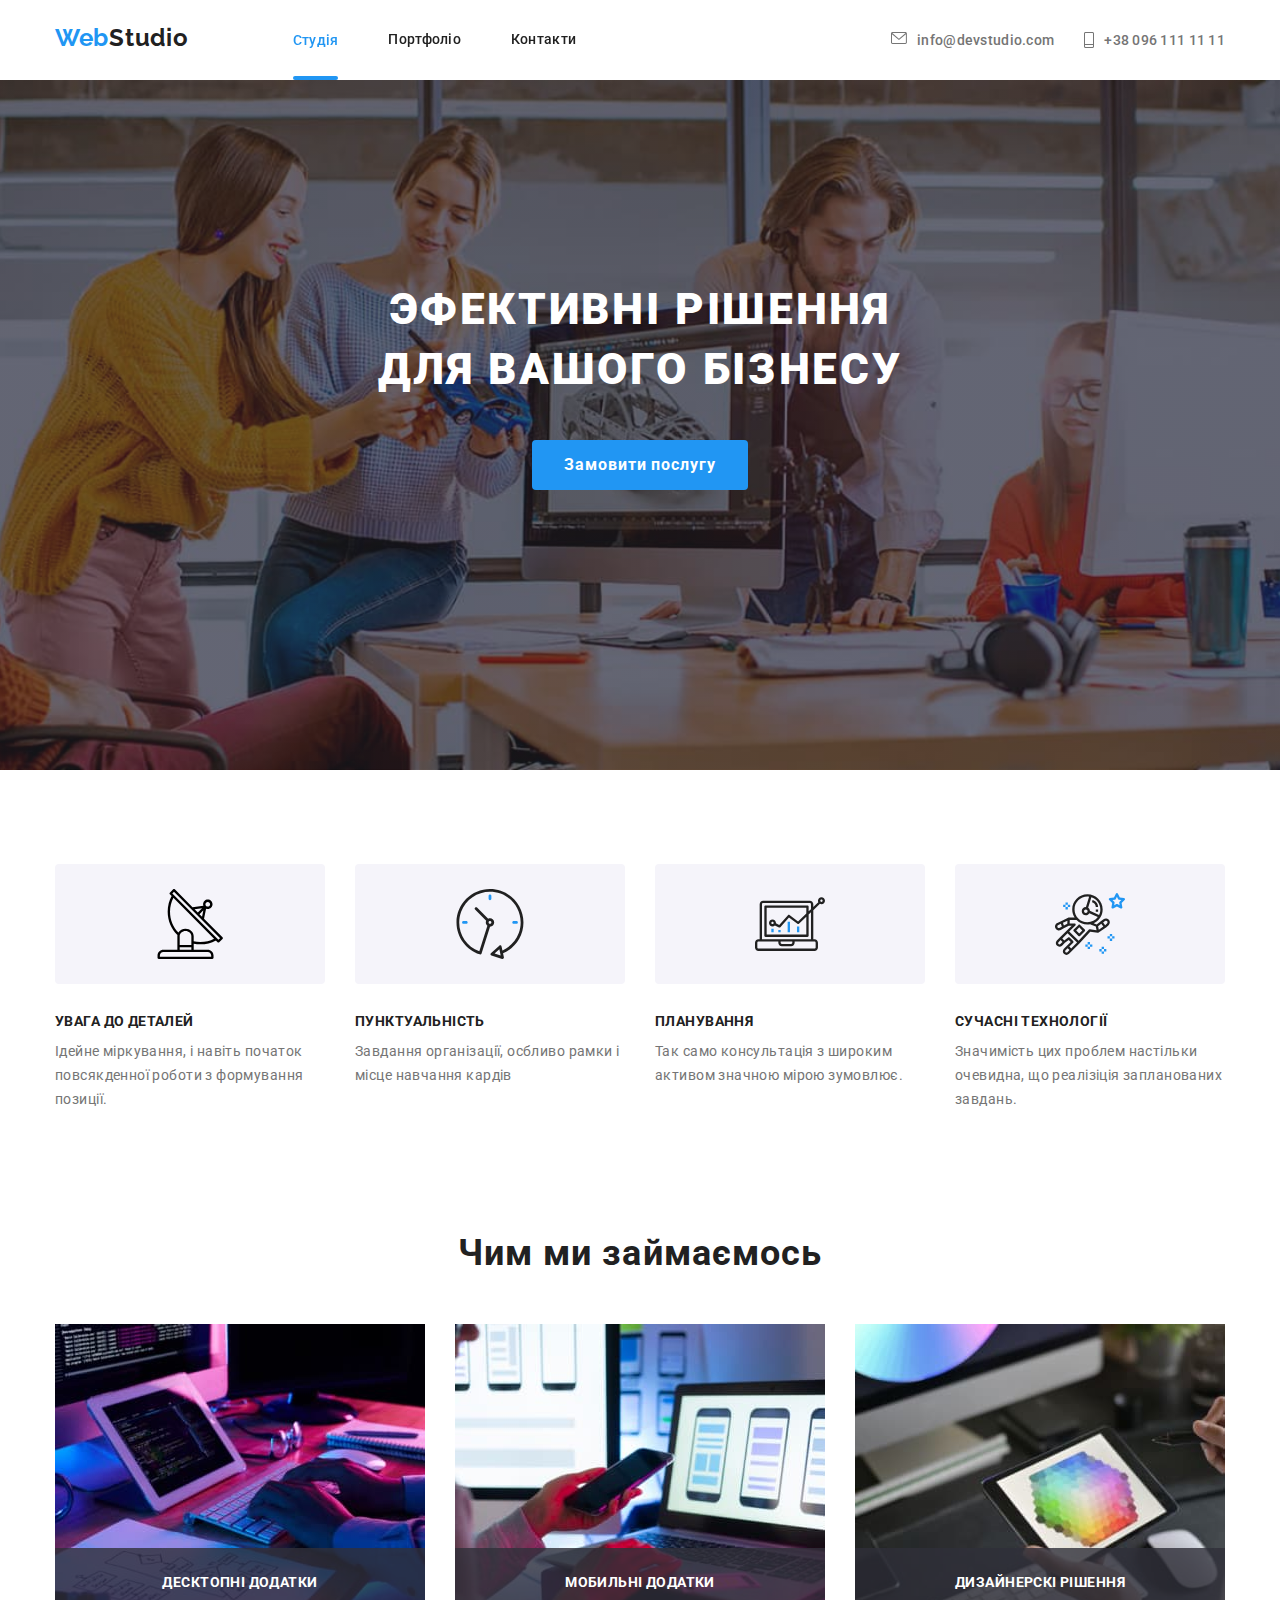
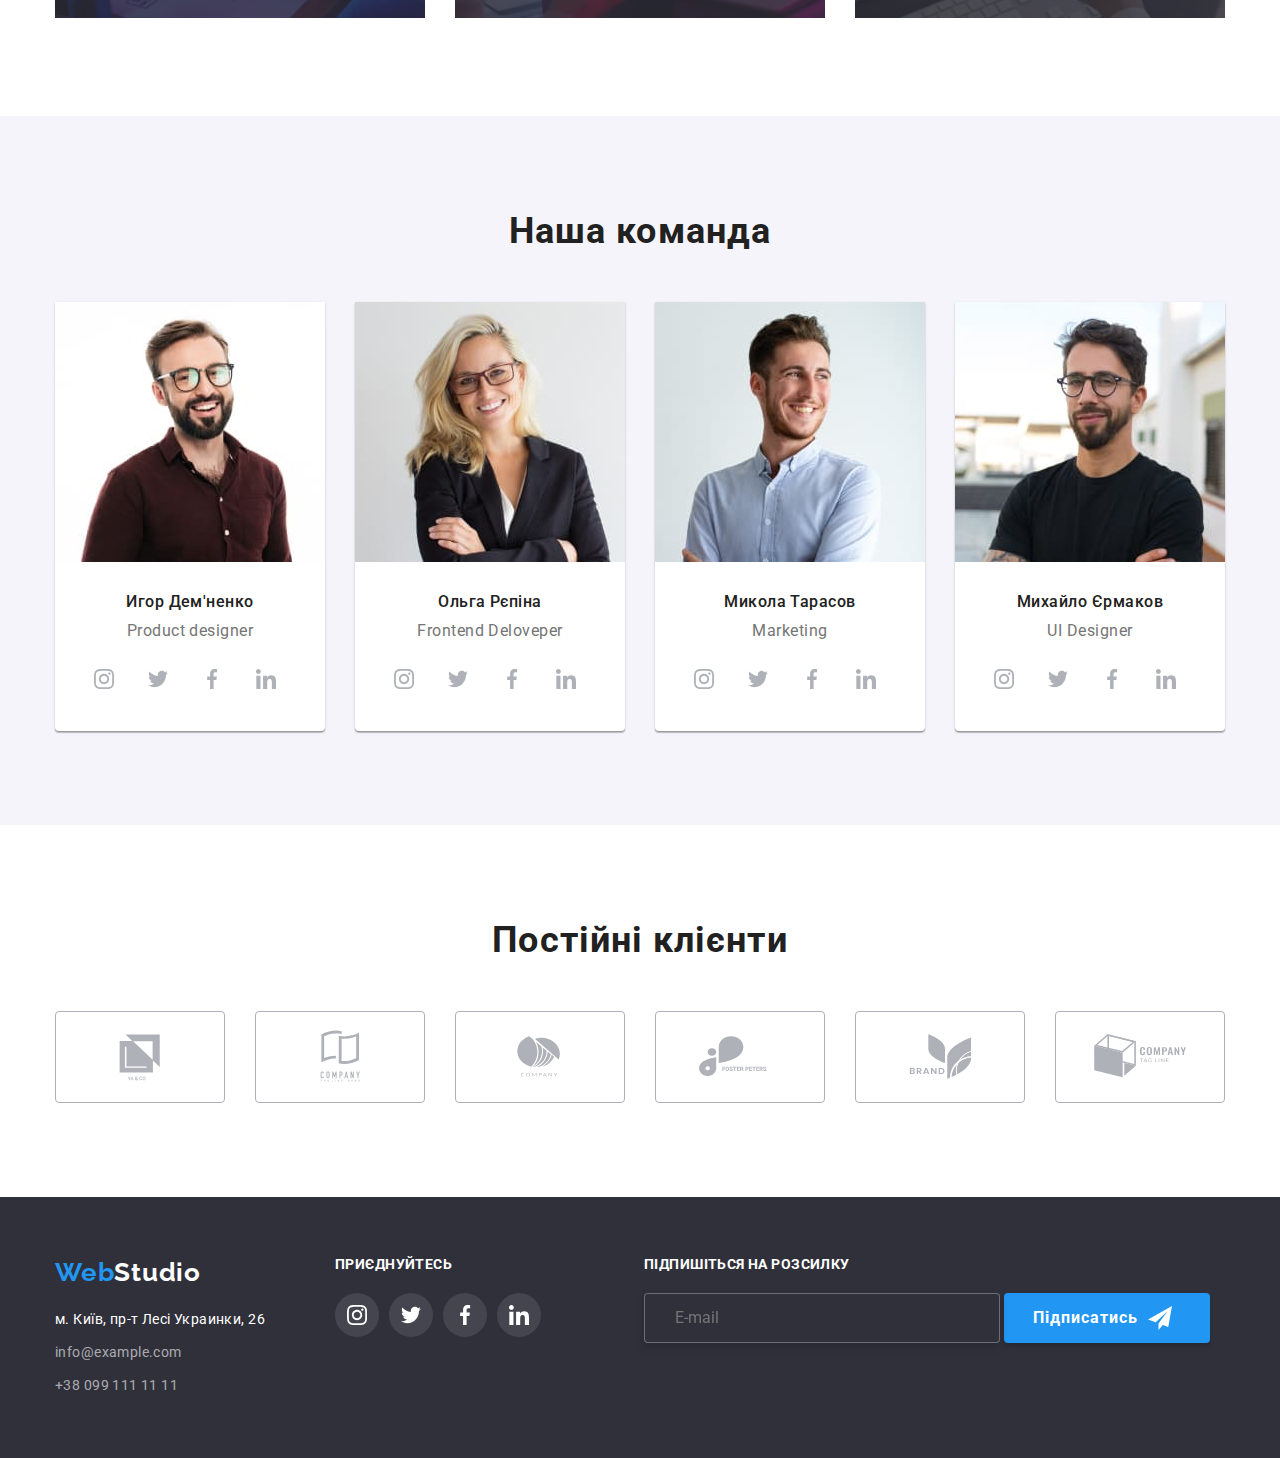
==== commit dc056024: "Add files via upload" ====
--- a/index.html
+++ b/index.html
@@ -316,7 +316,7 @@
              ./images/imgprep1@2x.jpg 2x"
              media ="(min-width: 480px)" />
                                
-             <img  class="team__img" src="./images/prep_1.jpg" alt="Дем'яненко" >
+             <img  class="team__img" src="./images/prep_1.jpg" alt="Дем'яненко"  width="270">
         </picture>
        
              <div class="team-center">
@@ -378,7 +378,7 @@
              media = "(min-width: 480px)" />
              
             
-             <img  class="team__img" src="./images/prep_2.jpg " alt="Репина" >
+             <img  class="team__img" src="./images/prep_2.jpg " alt="Репина"  width="270">
         </picture>
         
             <div class="team-center">
@@ -437,7 +437,7 @@
          
         
         
-        <img  class="team__img" src="./images/prep_3.jpg" alt="Тарасов" >
+        <img  class="team__img" src="./images/prep_3.jpg" alt="Тарасов"  width="270">
     </picture>
         <div class="team-center">
                  <h3 class="team__name">Микола Тарасов</h3>
--- a/css/main.min.css
+++ b/css/main.min.css
@@ -1 +1 @@
-html{-webkit-box-sizing:border-box;box-sizing:border-box}*,*::before,*::after{-webkit-box-sizing:inherit;box-sizing:inherit}body{margin:0;font-family:"Roboto",sans-serif;color:#212121;font-style:normal}body.modal-open{overflow:hidden}li{list-style:none;padding:0;margin:0}ul,h1,h2,h3,p{padding:0;margin:0}a{text-decoration:none}.container{padding-left:15px;padding-right:15px;margin-right:auto;margin-left:auto;margin-bottom:0}@media screen and (min-width: 480px)and (max-width: 767px){.container{width:480px}}@media screen and (min-width: 768px)and (max-width: 1199px){.container{width:768px}}@media screen and (min-width: 1200px){.container{width:1200px}}.logo{display:inline-block;font-family:Raleway;font-weight:700;font-size:24px;line-height:1.2;letter-spacing:.03em}@media screen and (max-width: 767px){.logo{display:-webkit-box;display:-ms-flexbox;display:flex;margin-right:30px;-webkit-box-align:center;-ms-flex-align:center;align-items:center}}@media screen and (min-width: 767px){.logo{margin-top:24px;margin-bottom:25px}}.logo--footer{margin-top:0;margin-bottom:20px}.logo__first{color:#2196f3}.logo__last{color:#212121}.logo__last--footer{margin:0;color:#fff}.section__difer{padding-top:94px;padding-bottom:76px}.difference__center{display:-webkit-box;display:-ms-flexbox;display:flex;-ms-flex-wrap:wrap;flex-wrap:wrap}.difference{display:block}@media screen and (min-width: 480px)and (max-width: 767px){.difference{width:450px;margin-bottom:30px}}@media screen and (min-width: 768px)and (max-width: 1199px){.difference{width:354px;margin-right:30px;margin-bottom:30px}.difference:nth-child(2n){margin-right:0}}@media screen and (min-width: 1200px){.difference{width:270px;margin-right:30px}.difference:last-child{margin-right:0}}.difference__icon{display:-webkit-box;display:-ms-flexbox;display:flex;-webkit-box-align:center;-ms-flex-align:center;align-items:center;-webkit-box-pack:center;-ms-flex-pack:center;justify-content:center;border-radius:4px;background:#f5f4fa;margin-right:10px}@media screen and (min-width: 480px)and (max-width: 767px){.difference__icon{width:450px;height:120px}}@media screen and (min-width: 768px)and (max-width: 1199px){.difference__icon{width:354px;height:120px}}@media screen and (min-width: 1200px){.difference__icon{width:270px;height:120px}}.difference__header{display:block;color:#212121;font-weight:700;font-size:14px;line-height:1.14;letter-spacing:.03em;margin-top:30px;margin-bottom:10px}.difference__text{font-weight:400;font-size:14px;line-height:1.71;letter-spacing:.03em;color:#757575}.team{padding-top:94px;padding-bottom:94px;background:#f5f4fa}.team__header{color:#212121;font-weight:700;font-size:36px;line-height:1.17;letter-spacing:.03em;margin-bottom:50px;text-align:center}.team__item{display:block;background:#fff;-webkit-box-shadow:0px 1px 3px rgba(0,0,0,.12),0px 1px 1px rgba(0,0,0,.14),0px 2px 1px rgba(0,0,0,.2);box-shadow:0px 1px 3px rgba(0,0,0,.12),0px 1px 1px rgba(0,0,0,.14),0px 2px 1px rgba(0,0,0,.2);border-radius:0px 0px 4px 4px}@media screen and (min-width: 480px)and (max-width: 767px){.team__item{margin-bottom:30px}}@media screen and (min-width: 768px)and (max-width: 1199px){.team__item{margin-bottom:30px;margin-right:30px}.team__item:nth-child(even){margin-right:0}}@media screen and (min-width: 1200px){.team__item{margin-right:30px}.team__item:last-child{margin-right:0;margin-bottom:0}}.teamdecor{display:block}@media screen and (min-width: 768px)and (max-width: 1199px){.teamdecor{display:-webkit-box;display:-ms-flexbox;display:flex;-ms-flex-wrap:wrap;flex-wrap:wrap}}@media screen and (min-width: 1200px){.teamdecor{display:-webkit-box;display:-ms-flexbox;display:flex;margin-right:30px}.teamdecor:last-child(even){margin-right:0}}.team__img{display:block}@media screen and (min-width: 480px)and (max-width: 767px){.team__img{width:100%;height:auto}}@media screen and (min-width: 768px)and (max-width: 1199px){.team__img{width:354px;height:374px}}@media screen and (min-width: 1200px){.team__img{width:270px;height:260px}}.team__name{font-weight:500;font-size:16px;line-height:1.19;letter-spacing:.03em;color:#212121;margin-bottom:10px}.team__position{display:inline-block;font-weight:400;font-size:16px;line-height:1.19;letter-spacing:.03em;color:#757575}.team-center{display:block;padding-top:30px;padding-bottom:16px;text-align:center}.social-link{display:-webkit-box;display:-ms-flexbox;display:flex;-webkit-box-pack:center;-ms-flex-pack:center;justify-content:center;margin:0;margin-left:auto;margin-right:auto;padding-bottom:30px}.social-link__item{display:-webkit-box;display:-ms-flexbox;display:flex;margin-right:10px}.social-link__a{display:-webkit-box;display:-ms-flexbox;display:flex;width:44px;height:44px;padding-left:12px;padding-right:12px;padding-top:12px;padding-bottom:12px;border-radius:50%}.social-link__a:hover .social-link__iconsvg{-webkit-transition:250ms cubic-bezier(0.4, 0, 0.2, 1);transition:250ms cubic-bezier(0.4, 0, 0.2, 1);background:#2196f3;fill:#fff}.social-link__a:hover{background:#2196f3}.social-link__a:focus .social-link__iconsvg{-webkit-transition:250ms cubic-bezier(0.4, 0, 0.2, 1);transition:250ms cubic-bezier(0.4, 0, 0.2, 1);background:#2196f3;fill:#fff}.social-link__a:focus{background:#2196f3}.social-link__iconsvg{-webkit-transition:250ms cubic-bezier(0.4, 0, 0.2, 1);transition:250ms cubic-bezier(0.4, 0, 0.2, 1);fill:#afb1b8}.header{border-bottom:1px solid #ececec}.header-container{position:relative;display:-webkit-box;display:-ms-flexbox;display:flex;-webkit-box-pack:justify;-ms-flex-pack:justify;justify-content:space-between}.header__menu{background:#fff;display:-webkit-inline-box;display:-ms-inline-flexbox;display:inline-flex;padding:0;border:none;margin-right:30px;-webkit-box-align:center;-ms-flex-align:center;align-items:center}@media screen and (min-width: 767px){.header__menu{display:none}}.header__menu .icon-close{display:none}.header__menu.is-open .icon-close{display:block}.header__menu.is-open .icon-menu{display:none}.icon-menu:hover,.icon-menu:focus{fill:#2196f3}.icon-close:hover,.icon-close:focus{fill:#2196f3}@media screen and (min-width: 768px)and (max-width: 1199px){.menu__mobile{display:none;top:100%;left:0;width:100%;text-align:center;font-size:20px}}.menu__mobile.is-open{display:block;z-index:99999999}@media screen and (min-width: 768px)and (max-width: 1199px){.menu__mobile{display:-webkit-box;display:-ms-flexbox;display:flex;margin-left:0;margin-right:96px}}@media screen and (min-width: 1200px){.menu__mobile{display:-webkit-box;display:-ms-flexbox;display:flex;margin-right:315px}}.headersocial{display:block}@media screen and (min-width: 767px){.headersocial{display:none}}.headersoc__item{border-right:1px solid rgba(33,33,33,.2);padding-right:10px}.headersoc__item:last-child{border-right:0}.headersoc-link__a{display:block;font-family:"Roboto";font-style:normal;font-weight:500;font-size:18px;line-height:1.2;letter-spacing:.02em;color:#2196f3}.headersoc-link{display:-webkit-box;display:-ms-flexbox;display:flex;margin-left:40px}.headersoc__item{display:block;margin-right:10px}@media screen and (min-width: 250px)and (max-width: 767px){.menu-container{display:none;position:absolute;top:100%;left:0;width:100%;background-color:#fff;width:480px}.menu-container.is-open{display:block;z-index:99999999}}@media screen and (min-width: 768px){.menu-container{display:-webkit-box;display:-ms-flexbox;display:flex;-webkit-box-pack:start;-ms-flex-pack:start;justify-content:flex-start}}.header-navigation{position:relative;display:-webkit-box;display:-ms-flexbox;display:flex;-webkit-box-pack:justify;-ms-flex-pack:justify;justify-content:space-between;margin-top:0;padding-bottom:0;margin-bottom:0;padding-bottom:0}@media screen and (min-width: 480px)and (max-width: 767px){.header-navigation{height:60px;width:480px}}@media screen and (min-width: 768px)and (max-width: 1199px){.header-navigation{height:80px;width:768px;display:-webkit-box;display:-ms-flexbox;display:flex;-webkit-box-pack:justify;-ms-flex-pack:justify;justify-content:space-between}}@media screen and (min-width: 1200px){.header-navigation{height:80px;width:1200px;display:-webkit-box;display:-ms-flexbox;display:flex}}.header-nav__link{color:#212121;padding-left:0;padding-right:0}@media screen and (max-width: 767px){.header-nav__link{font-family:"Roboto";font-style:normal;font-weight:500;font-size:40px;line-height:1.18;letter-spacing:.02em}.header-nav__link:hover,.header-nav__link:focus{color:#2196f3;-webkit-transition:250ms cubic-bezier(0.4, 0, 0.2, 1);transition:250ms cubic-bezier(0.4, 0, 0.2, 1)}}@media screen and (min-width: 768px){.header-nav__link{font-weight:500;font-size:14px;line-height:1.14;letter-spacing:.02em;color:#212121;-webkit-transition:250ms cubic-bezier(0.4, 0, 0.2, 1);transition:250ms cubic-bezier(0.4, 0, 0.2, 1)}}.header-nav__link:hover,.header-nav__link:focus{color:#2196f3;-webkit-transition:250ms cubic-bezier(0.4, 0, 0.2, 1);transition:250ms cubic-bezier(0.4, 0, 0.2, 1)}@media screen and (max-width: 767px){.header-nav__link--aktiv{font-family:"Roboto";font-style:normal;font-weight:500;font-size:40px;line-height:1.18;letter-spacing:.02em}}@media screen and (min-width: 768px){.header-nav__link--aktiv{display:block;padding-bottom:32px;padding-top:32px;font-weight:500;font-size:14px;line-height:1,14;letter-spacing:.02em;color:#2196f3;-webkit-transition:250ms cubic-bezier(0.4, 0, 0.2, 1);transition:250ms cubic-bezier(0.4, 0, 0.2, 1)}}.logo{margin-left:30px;-webkit-transition:250ms cubic-bezier(0.4, 0, 0.2, 1);transition:250ms cubic-bezier(0.4, 0, 0.2, 1)}@media screen and (min-width: 768px){.logo{margin-left:0}}.header-nav{display:block;margin-bottom:300px}@media screen and (min-width: 768px){.header-nav{display:-webkit-box;display:-ms-flexbox;display:flex;-webkit-box-align:center;-ms-flex-align:center;align-items:center;margin-right:20px}.header-nav:last-child{margin-right:0px}}@media screen and (min-width: 255px)and (max-width: 767px){.header-nav__item{display:block;padding-top:16px;padding-bottom:16px}}@media screen and (min-width: 768px){.header-nav__item{display:-webkit-box;display:-ms-flexbox;display:flex;-webkit-box-align:center;-ms-flex-align:center;align-items:center;margin-right:20px}.header-nav__item:last-child{margin-right:0px}}a{position:relative}a:after{display:block;position:absolute;content:""}.header-nav__link--aktiv::after{content:"";display:block;position:absolute;padding-top:0;margin-top:28px;width:100%;height:4px;background:#2196f3;border-radius:2px}@media screen and (max-width: 767px){.header-nav__link--aktiv::after{display:none}}.header-contakts{margin-bottom:64px}@media screen and (max-width: 481px){.header-contakts{display:block}}.header-cont{margin-left:0;margin-right:0}@media screen and (min-width: 480px)and (max-width: 767px){.header-cont{display:block;margin-bottom:10px}}@media screen and (min-width: 768px)and (max-width: 1199px){.header-cont{display:block;text-align:center;margin-bottom:10px;margin-left:0;margin-right:0;padding-top:21px;padding-bottom:21px}}@media screen and (min-width: 1200px){.header-cont{display:-webkit-box;display:-ms-flexbox;display:flex;padding-top:32px;padding-bottom:32px}}@media screen and (max-width: 767px){.header-cont__svg{display:none}}@media screen and (min-width: 768px){.header-cont__svg{display:block;margin-right:10px;fill:#757575;-webkit-box-pack:center;-ms-flex-pack:center;justify-content:center;-webkit-transition:250ms cubic-bezier(0.4, 0, 0.2, 1);transition:250ms cubic-bezier(0.4, 0, 0.2, 1)}}.header-cont__item:hover .header-cont__svg,.header-cont__item:focus .header-cont__svg{cursor:pointer;fill:#2196f3}.header-cont__item:hover .header-cont__link,.header-cont__item:focus .header-cont__link{cursor:pointer;color:#2196f3}@media screen and (min-width: 480px)and (max-width: 767px){.header-cont__linktel{font-weight:500;font-size:24px;line-height:1.18;letter-spacing:.02em;color:#757575}}.header-cont__link{font-family:"Roboto";font-style:normal;font-weight:500;font-size:14px;line-height:1.14;letter-spacing:.02em;color:#757575;margin-left:10px;margin-right:30px;-webkit-transition:250ms cubic-bezier(0.4, 0, 0.2, 1);transition:250ms cubic-bezier(0.4, 0, 0.2, 1)}@media screen and (min-width: 480px)and (max-width: 767px){.header-cont__link{font-family:"Roboto";font-style:normal;font-weight:500;font-size:34px;line-height:1.18;margin-left:0;margin-right:0;letter-spacing:.02em;color:#2196f3}}.header-cont__item{margin-left:10px;margin-right:30px}@media screen and (min-width: 320px)and (min-width: 767px){.header-cont__item{margin-left:0;margin-right:0}}@media screen and (min-width: 768px){.header-cont__item{display:-webkit-box;display:-ms-flexbox;display:flex;margin-left:0;margin-right:0;margin-bottom:10px}}.header-cont__item:last-child{margin-right:0}.container-clients{padding-top:94px;padding-bottom:94px}.clients{display:-webkit-box;display:-ms-flexbox;display:flex;-ms-flex-wrap:wrap;flex-wrap:wrap;padding-left:0;padding-right:0;margin-left:0;margin-right:0;-webkit-box-pack:center;-ms-flex-pack:center;justify-content:center}@media screen and (min-width: 480px)and (max-width: 767px){.clients .clients__item:nth-child(2n){margin-right:0}.clients .clients__item:nth-last-child(-n+2){margin-bottom:0}}@media screen and (min-width: 768px)and (max-width: 1199px){.clients .clients__item:nth-child(3n){margin-right:0}.clients .clients__item:nth-child(4){margin-bottom:0}.clients .clients__item:nth-child(5){margin-bottom:0}.clients .clients__item:nth-child(6){margin-bottom:0}}@media screen and (min-width: 1200px){.clients{margin-bottom:0;display:-webkit-box;display:-ms-flexbox;display:flex;-webkit-box-pack:center;-ms-flex-pack:center;justify-content:center;margin-bottom:0}.clients .clients__item:last-child{margin-right:0}}.clients__icon{display:block;height:92px;border:1px solid #afb1b8;border-radius:4px;margin-left:0;margin-right:0;fill:#afb1b8;background-size:contain;-webkit-transition:250ms cubic-bezier(0.4, 0, 0.2, 1);transition:250ms cubic-bezier(0.4, 0, 0.2, 1)}@media screen and (min-width: 480px){.clients__icon{width:209px}}@media screen and (min-width: 768px){.clients__icon{width:226px}}@media screen and (min-width: 1200px){.clients__icon{width:170px}}.clients__item{display:-webkit-box;display:-ms-flexbox;display:flex;-ms-flex-wrap:wrap;flex-wrap:wrap;margin-bottom:30px;margin-right:30px}@media screen and (min-width: 480px){.clients__item{display:-webkit-box;display:-ms-flexbox;display:flex;-ms-flex-wrap:wrap;flex-wrap:wrap;-webkit-box-pack:center;-ms-flex-pack:center;justify-content:center}}@media screen and (min-width: 768px){.clients__item{-webkit-box-pack:center;-ms-flex-pack:center;justify-content:center}}@media screen and (min-width: 1200px){.clients__item{-webkit-box-pack:center;-ms-flex-pack:center;justify-content:center;display:-webkit-box;display:-ms-flexbox;display:flex;margin-bottom:0}.clients__item .clients__item:last-child{margin-right:0}}.clients__icon:hover{-webkit-transition:250ms cubic-bezier(0.4, 0, 0.2, 1);transition:250ms cubic-bezier(0.4, 0, 0.2, 1);border-color:#2196f3;cursor:pointer;fill:#2196f3}.clients__a:focus .clients__icon{-webkit-transition:250ms cubic-bezier(0.4, 0, 0.2, 1);transition:250ms cubic-bezier(0.4, 0, 0.2, 1);border-color:#2196f3;fill:#2196f3}.footer{background:#2f303a;padding-bottom:60px;padding-top:60px}@media screen and (min-width: 480px)and (max-width: 1199px){.foofer-sub{text-align:center;display:block}}.footer-join{margin-bottom:20px;font-family:"Roboto";font-style:normal;font-weight:700;font-size:14px;line-height:1.14;letter-spacing:.03em;text-transform:uppercase;color:#fff}.footer-lab{background:#2f303a;border:1px solid rgba(255,255,255,.3);-webkit-filter:drop-shadow(0px 4px 4px rgba(0, 0, 0, 0.15));filter:drop-shadow(0px 4px 4px rgba(0, 0, 0, 0.15));border-radius:4px;height:50px;padding-left:30px;color:#fff}@media screen and (min-width: 480px)and (max-width: 1199px){.footer-lab{width:450px}}@media screen and (min-width: 1200px){.footer-lab{width:356px}}.footer-lab:hover{border:1px solid #2196f3;-webkit-transform:2250ms cubic-bezier(0.4, 0, 0.2, 1);transform:2250ms cubic-bezier(0.4, 0, 0.2, 1)}.footer-lab:focus{outline:1px solid #2196f3;-webkit-transform:2250ms cubic-bezier(0.4, 0, 0.2, 1);transform:2250ms cubic-bezier(0.4, 0, 0.2, 1)}@media screen and (min-width: 480px)and (max-width: 1199px){.footer-label{display:block;text-align:center;margin-bottom:30px}}.footbutsub{display:-webkit-inline-box;display:-ms-inline-flexbox;display:inline-flex;padding-left:29px;padding-right:38px;padding-top:10px;padding-bottom:10px;background:#2196f3;-webkit-box-shadow:0px 4px 4px rgba(0,0,0,.15);box-shadow:0px 4px 4px rgba(0,0,0,.15);border:0;border-radius:4px;font-family:"Roboto";font-style:normal;font-weight:700;font-size:16px;line-height:1.88;display:inline-flex;-webkit-box-align:center;-ms-flex-align:center;align-items:center;text-align:center;letter-spacing:.06em;color:#fff}.footbutsub::after{content:"";display:block;margin-left:10px;width:24px;height:24px;background-image:url(../images/icon-telegram.svg);background-size:contain}.footer-contacts{display:block;margin-left:auto;margin-right:auto}@media screen and (min-width: 480px)and (max-width: 767px){.footer-contacts{display:inline-block;margin-left:auto;margin-right:auto;margin-bottom:30px;text-align:center}}@media screen and (min-width: 768px)and (max-width: 1199px){.footer-contacts{display:inline-block;margin-left:60px;text-align:center}}.footer-adress{display:block;font-style:normal;color:#fff;font-weight:400;font-size:14px;line-height:1.71;letter-spacing:.03em;margin-bottom:9px;cursor:pointer;-webkit-transition:250ms cubic-bezier(0.4, 0, 0.2, 1);transition:250ms cubic-bezier(0.4, 0, 0.2, 1)}.footer-adress:hover,.footer-adress:focus{color:#2196f3;-webkit-transition:250ms cubic-bezier(0.4, 0, 0.2, 1);transition:250ms cubic-bezier(0.4, 0, 0.2, 1)}@media screen and (min-width: 480px)and (max-width: 1199px){.footer-adress{display:inline-block}}@media screen and (min-width: 1200px){.footer-adress{text-align:left}}@media screen and (min-width: 480px)and (max-width: 767px){.footer__center{display:block;text-align:center}}@media screen and (min-width: 768px)and (max-width: 1199px){.footer__center{display:block;text-align:center}}@media screen and (min-width: 1200px){.footer__center{display:block;text-align:left}}.footer-contaktsemail{display:inline-block;text-align:center;font-style:normal;font-weight:400;font-size:14px;line-height:1.71;letter-spacing:.03em;color:rgba(255,255,255,.6);margin-bottom:9px;-webkit-transition:250ms cubic-bezier(0.4, 0, 0.2, 1);transition:250ms cubic-bezier(0.4, 0, 0.2, 1)}.footer-contaktsemail:hover,.footer-contaktsemail:focus{color:#2196f3;-webkit-transition:250ms cubic-bezier(0.4, 0, 0.2, 1);transition:250ms cubic-bezier(0.4, 0, 0.2, 1)}.footer-contaktstel{display:inline-block;font-style:normal;font-weight:400;font-size:14px;line-height:1.71;letter-spacing:.03em;color:rgba(255,255,255,.6);-webkit-transition:250ms cubic-bezier(0.4, 0, 0.2, 1);transition:250ms cubic-bezier(0.4, 0, 0.2, 1)}.footer-contaktstel:hover,.footer-contaktstel:focus{color:#2196f3;-webkit-transition:250ms cubic-bezier(0.4, 0, 0.2, 1);transition:250ms cubic-bezier(0.4, 0, 0.2, 1)}.social-link--footer{display:-webkit-box;display:-ms-flexbox;display:flex;margin:0;margin-left:0}.footer-together{display:block}@media screen and (min-width: 480px)and (max-width: 767px){.footer-together{display:block;text-align:center}}@media screen and (min-width: 768px)and (max-width: 1199px){.footer-together{display:-webkit-box;display:-ms-flexbox;display:flex;margin-bottom:60px}}@media screen and (min-width: 1200px){.footer-together{display:-webkit-box;display:-ms-flexbox;display:flex}}@media screen and (min-width: 480px)and (max-width: 767px){.footer-container{display:block}}@media screen and (min-width: 768px)and (max-width: 1199px){.footer-container{display:blok}}@media screen and (min-width: 1200px){.footer-container{display:-webkit-box;display:-ms-flexbox;display:flex}}.footer-join{display:block;font-family:"Roboto";font-style:normal;font-weight:700;font-size:14px;line-height:1.14;letter-spacing:.03em;text-transform:uppercase;color:#fff}.footer-link{display:block;-webkit-transition:250ms cubic-bezier(0.4, 0, 0.2, 1);transition:250ms cubic-bezier(0.4, 0, 0.2, 1)}@media screen and (min-width: 480px)and (max-width: 767px){.footer-link{text-align:center}}@media screen and (min-width: 768px)and (max-width: 1199px){.footer-link{text-align:center;margin-right:30px}}@media screen and (min-width: 1200px){.footer-link{margin-left:70px;margin-right:93px}}.social-link__a--footer{background:rgba(255,255,255,.1)}.social-link__iconsvg--footer{fill:#fff}.modal{position:absolute;top:50%;left:50%;-webkit-transform:translate(-50%, -50%);transform:translate(-50%, -50%);width:528px;height:581px;background:#fff;-webkit-box-shadow:0px 1px 3px rgba(0,0,0,.12),0px 1px 1px rgba(0,0,0,.14),0px 2px 1px rgba(0,0,0,.2);box-shadow:0px 1px 3px rgba(0,0,0,.12),0px 1px 1px rgba(0,0,0,.14),0px 2px 1px rgba(0,0,0,.2);border-radius:4px}.button-modal{position:absolute;width:30px;height:30px;left:490px;top:8px;border-radius:50%;background:#fff;border:1px solid rgba(0,0,0,.1)}.button-modal:hover{cursor:pointer;fill:#2196f3;border:1px solid rgba(0,0,0,.1)}.form-modal{display:block;width:528px;height:581px;padding-left:41px;padding-right:39px;padding-bottom:40px;padding-top:40px}@media screen and (min-width: 480px){.form-modal{display:block;width:450px;height:609px;padding-left:15px;padding-right:15px;padding-bottom:94px;padding-top:94px}}.textform{display:block;margin-bottom:18px;text-align:center;font-family:"Roboto";font-style:normal;font-weight:700;font-size:20px;line-height:1.15;text-align:center;letter-spacing:.03em;color:#212121}.textarea{border-radius:4px;border:1px solid rgba(33,33,33,.2);resize:none}.textarea:hover{border:1px solid #2196f3;cursor:pointer;-webkit-transition:250ms cubic-bezier(0.4, 0, 0.2, 1);transition:250ms cubic-bezier(0.4, 0, 0.2, 1)}.textarea:focus{outline:1px solid #2196f3;-webkit-transition:250ms cubic-bezier(0.4, 0, 0.2, 1);transition:250ms cubic-bezier(0.4, 0, 0.2, 1)}.form-label{position:relative;display:-webkit-box;display:-ms-flexbox;display:flex;-webkit-box-orient:vertical;-webkit-box-direction:normal;-ms-flex-direction:column;flex-direction:column;margin-bottom:16px}.labpolisity-text{display:-webkit-box;display:-ms-flexbox;display:flex;-ms-flex-line-pack:center;align-content:center;font-family:"Roboto";font-style:normal;font-weight:400;font-size:14px;line-height:1.71;letter-spacing:.03em;color:#757575}.lab-text{display:block;margin-bottom:4px;font-family:"Roboto";font-style:normal;font-weight:400;font-size:12px;line-height:1.17;letter-spacing:.01em;color:#757575}.form-swg{display:block;-webkit-box-sizing:content-box;box-sizing:content-box;position:absolute;top:54%;left:14px;-webkit-transform:rotateY(35px);transform:rotateY(35px);width:12px;height:12px;fill:#212121}.form-swg:hover{fill:#2196f3}.form-input{display:block;height:40px;font:inherit;border:1px solid rgba(33,33,33,.2);border-radius:4px;-webkit-transition:250ms cubic-bezier(0.4, 0, 0.2, 1);transition:250ms cubic-bezier(0.4, 0, 0.2, 1);padding-left:40px}.form-input:hover{border:1px solid #2196f3;cursor:pointer;-webkit-transition:250ms cubic-bezier(0.4, 0, 0.2, 1);transition:250ms cubic-bezier(0.4, 0, 0.2, 1)}.form-input:focus{outline:1px solid #2196f3}.labpolisity-text a{color:#2196f3;text-decoration:underline;margin-left:3px}.labpolisity-text::before{display:block;content:"";width:16px;height:16px;text-align:center;border:2px solid #212121;margin-top:4px;margin-right:7px;border-radius:4px}.input-check:checked+.labpolisity-text::before{background:#2196f3;border:0;background-image:url(../images/Vector\ \(9\)\ \(1\).svg);background-size:contain;background-position:center;background-repeat:no-repeat;border-radius:2px}.visually-hedden{position:absolute;white-space:nowrap;width:1px;height:1px;border:0;padding:0;clip:rect(0 0 0 0);-webkit-clip-path:inset(50%);clip-path:inset(50%);margin:-1px}.input-check{display:-webkit-box;display:-ms-flexbox;display:flex}.form-input:hover~.form-swg{fill:#2196f3;-webkit-transition:250ms cubic-bezier(0.4, 0, 0.2, 1);transition:250ms cubic-bezier(0.4, 0, 0.2, 1)}.form-input:focus~.form-swg{fill:#2196f3;-webkit-transition:250ms cubic-bezier(0.4, 0, 0.2, 1);transition:250ms cubic-bezier(0.4, 0, 0.2, 1)}.buttonform{display:-webkit-box;display:-ms-flexbox;display:flex;padding:10px 55px;background:#2196f3;border-radius:4px;font-family:"Roboto";font-style:normal;font-weight:700;font-size:16px;line-height:1.88;-webkit-box-align:center;-ms-flex-align:center;align-items:center;text-align:center;letter-spacing:.06em;margin-left:auto;margin-right:auto;color:#fff;margin-top:30px;border:0}.svgform-accomod{display:block;-webkit-box-pack:center;-ms-flex-pack:center;justify-content:center;margin-left:12px}.backdrop{position:fixed;top:0;left:0;width:100%;height:100%;padding-top:94px;padding-bottom:94px;padding-left:15px;padding-right:15px;background:rgba(0,0,0,.2);-webkit-transition:250ms cubic-bezier(0.4, 0, 0.2, 1);transition:250ms cubic-bezier(0.4, 0, 0.2, 1)}.backdrop.is-hidden{opacity:0;pointer-events:none;-webkit-transition:250ms cubic-bezier(0.4, 0, 0.2, 1);transition:250ms cubic-bezier(0.4, 0, 0.2, 1)}@media screen and (min-width: 480px)and (max-width: 1199px){.section-work{display:none}}@media screen and (min-width: 1200px){.section-work{display:block;padding-bottom:94px;padding-top:94px}}@media screen and (min-width: 480px)and (max-width: 1199px){.container-work{display:none}}@media screen and (min-width: 1200px){.container-work{display:block}}.container-work .container-work__header{color:#212121;font-weight:700;font-size:36px;line-height:1.17;letter-spacing:.03em;text-align:center;margin-bottom:50px}.container-work .container-work-imagedecor{display:-webkit-box;display:-ms-flexbox;display:flex;-webkit-box-pack:center;-ms-flex-pack:center;justify-content:center}.container-work .container-work-imagedecor__item{display:block;margin-right:30px}.container-work .container-work-imagedecor__item:last-child{margin-right:0}.container-work .container-work-imagedecor__position{position:relative}.container-work .container-work-imagedecor__name{display:block;width:370px;height:30px;position:absolute;top:224px;right:0}.container-work .container-work-imagedecor__text{display:block;padding:27px 82px;font-family:"Roboto";font-style:normal;font-weight:700;font-size:14px;line-height:1.14;text-align:center;letter-spacing:.03em;text-transform:uppercase;color:#fff;background:rgba(47,48,58,.8)}.section-product{padding-top:94px;padding-bottom:94px}.button-nav{display:-webkit-box;display:-ms-flexbox;display:flex;-webkit-box-pack:center;-ms-flex-pack:center;justify-content:center;-ms-flex-wrap:wrap;flex-wrap:wrap;margin-bottom:50px}.button-nav__unit{display:block;margin-right:8px;margin-bottom:8px;font-style:Roboto;font-weight:500;font-size:16px;line-height:1.63;border:0;padding:6px 22px;border-radius:4px;background:#f5f4fa;color:#212121;cursor:pointer;-webkit-transition:250ms cubic-bezier(0.4, 0, 0.2, 1);transition:250ms cubic-bezier(0.4, 0, 0.2, 1)}.button-nav__unit:hover,.button-nav__unit:focus{-webkit-transition:250ms cubic-bezier(0.4, 0, 0.2, 1);transition:250ms cubic-bezier(0.4, 0, 0.2, 1);background:#2196f3;color:#f5f4fa}.section__work{padding-top:94px;padding-bottom:94px}.works__title{display:-webkit-box;display:-ms-flexbox;display:flex;-ms-flex-wrap:wrap;flex-wrap:wrap}@media screen and (min-width: 480px)and (max-width: 767px){.works__title{display:block;margin-bottom:20px}}@media screen and (min-width: 768px)and (max-width: 1199px){.works__title{display:-webkit-box;display:-ms-flexbox;display:flex;-ms-flex-wrap:wrap;flex-wrap:wrap}}@media screen and (min-width: 1200px){.works__title{display:-webkit-box;display:-ms-flexbox;display:flex;-ms-flex-wrap:wrap;flex-wrap:wrap}}.container-works{padding-left:0;padding-right:0}.works__item{border:1px solid #eee;display:block;border:1px solid #eee}@media screen and (min-width: 480px)and (max-width: 767px){.works__item{width:calc((100% - 30px)/1);margin:15px;margin-bottom:30px}}@media screen and (min-width: 768px)and (max-width: 1199px){.works__item{width:calc((100% - 60px)/2);margin:15px}}@media screen and (min-width: 1200px){.works__item{width:calc((100% - 90px)/3);margin:15px}}.works__item:hover .overley-text{cursor:pointer;-webkit-transform:translateY(0);transform:translateY(0);-webkit-transition:-webkit-transform 250ms cubic-bezier(0.4, 0, 0.2, 1);transition:-webkit-transform 250ms cubic-bezier(0.4, 0, 0.2, 1);transition:transform 250ms cubic-bezier(0.4, 0, 0.2, 1);transition:transform 250ms cubic-bezier(0.4, 0, 0.2, 1), -webkit-transform 250ms cubic-bezier(0.4, 0, 0.2, 1);opacity:1}.works__item:hover .overley::before{opacity:1;-webkit-transform:translateY(0);transform:translateY(0)}.works__text{display:inline-block;font-weight:700;font-size:18px;line-height:2;letter-spacing:.06em;color:#212121;margin-bottom:4px}.works__symbol{display:inline-block;font-weight:400;font-size:16px;line-height:1.88;letter-spacing:.03em;color:#757575}.overley-full{position:relative;display:block;margin-right:30px;margin-bottom:30px}.overley-full:hover .overley-text{cursor:pointer;-webkit-transform:translateY(0);transform:translateY(0);-webkit-transition:-webkit-transform 250ms cubic-bezier(0.4, 0, 0.2, 1);transition:-webkit-transform 250ms cubic-bezier(0.4, 0, 0.2, 1);transition:transform 250ms cubic-bezier(0.4, 0, 0.2, 1);transition:transform 250ms cubic-bezier(0.4, 0, 0.2, 1), -webkit-transform 250ms cubic-bezier(0.4, 0, 0.2, 1);opacity:1}.overley-full:hover .overley::before{opacity:1;-webkit-transform:translateY(0);transform:translateY(0)}.overley{position:relative;overflow:hidden}@media screen and (min-width: 480px)and (max-width: 767px){.overley{width:450px}}@media screen and (min-width: 768px)and (max-width: 1199px){.overley{width:354px}}@media screen and (min-width: 1200px){.overley{width:370px}}.overley::before{content:"";display:inline-block;position:absolute;display:block;width:100%;height:100%;top:0;left:0;background:rgba(33,150,243,.9);-webkit-transform:translateY(100%);transform:translateY(100%);-webkit-transition:-webkit-transform 250ms cubic-bezier(0.4, 0, 0.2, 1);transition:-webkit-transform 250ms cubic-bezier(0.4, 0, 0.2, 1);transition:transform 250ms cubic-bezier(0.4, 0, 0.2, 1);transition:transform 250ms cubic-bezier(0.4, 0, 0.2, 1), -webkit-transform 250ms cubic-bezier(0.4, 0, 0.2, 1);overflow:hidden;opacity:1}.overley-text{display:inline-block;position:absolute;padding:63px 24px;font-family:"Roboto";font-style:normal;font-weight:400;font-size:18px;line-height:1.56;letter-spacing:.03em;color:#fff;overflow:hidden;opacity:0;-webkit-transform:translateY(100%);transform:translateY(100%);-webkit-transition:-webkit-transform 250ms cubic-bezier(0.4, 0, 0.2, 1);transition:-webkit-transform 250ms cubic-bezier(0.4, 0, 0.2, 1);transition:transform 250ms cubic-bezier(0.4, 0, 0.2, 1);transition:transform 250ms cubic-bezier(0.4, 0, 0.2, 1), -webkit-transform 250ms cubic-bezier(0.4, 0, 0.2, 1)}.works__progect__decoration{padding-top:20px;padding-bottom:20px;padding-left:24px;padding-right:24px}.ferst-fase{display:block;font-weight:900;font-size:44px;line-height:1.36;letter-spacing:.06em;color:#fff;margin-bottom:40px;margin-top:0;text-align:center}@media screen and (max-width: 1200px){.ferst-fase{font-size:26px;line-height:1.62}}.ferst-button{display:inline-block;border-radius:4px;padding:10px 32px;text-align:center;background:#2196f3;font-weight:700;font-size:16px;line-height:1.88;cursor:pointer;border:none;color:#fff;letter-spacing:.06em;-webkit-transition:250ms cubic-bezier(0.4, 0, 0.2, 1);transition:250ms cubic-bezier(0.4, 0, 0.2, 1)}.ferst-button:hover,.ferst-button:focus{color:#212121}.center{display:blok;text-align:center;padding-top:200px;padding-bottom:200px;background:#2f303a}.headerimg{background-size:cover;background-repeat:no-repeat;background-position:center;background-image:url("../images/Header_desktop@2x.jpg")}@media screen and (min-width: 320px)and (max-width: 767px){.headerimg{background-image:-webkit-gradient(linear, left top, right top, from(rgba(47, 48, 58, 0.4)), to(rgba(47, 48, 58, 0.4))),url("../images/Header_mobile.jpg");background-image:linear-gradient(to right, rgba(47, 48, 58, 0.4), rgba(47, 48, 58, 0.4)),url("../images/Header_mobile.jpg")}}@media screen and (min-width: 320px)and (max-width: 767px)and (min-device-pixel-patio: 2),screen and (min-width: 320px)and (max-width: 767px)and (-webkit-min-device-pixel-ratio: 2),screen and (min-width: 320px)and (max-width: 767px)and (min-resolution: 192dpi),screen and (min-width: 320px)and (max-width: 767px)and (min-resolution: 2dppx){.headerimg{background-image:url("../images/Header_mobile@2x.jpg")}}@media screen and (min-width: 768px)and (max-width: 1199px){.headerimg{background-image:-webkit-gradient(linear, left top, right top, from(rgba(47, 48, 58, 0.4)), to(rgba(47, 48, 58, 0.4))),url("../images/Header_tablet.jpg");background-image:linear-gradient(to right, rgba(47, 48, 58, 0.4), rgba(47, 48, 58, 0.4)),url("../images/Header_tablet.jpg")}}@media screen and (min-width: 768px)and (max-width: 1199px)and (min-device-pixel-patio: 2),screen and (min-width: 768px)and (max-width: 1199px)and (-webkit-min-device-pixel-ratio: 2),screen and (min-width: 768px)and (max-width: 1199px)and (min-resolution: 192dpi),screen and (min-width: 768px)and (max-width: 1199px)and (min-resolution: 2dppx){.headerimg{background-image:url("../images/Header_tablet@2x.jpg")}}@media screen and (min-width: 1200px){.headerimg{background-image:-webkit-gradient(linear, left top, right top, from(rgba(47, 48, 58, 0.4)), to(rgba(47, 48, 58, 0.4))),url("../images/Header_desktop.jpg");background-image:linear-gradient(to right, rgba(47, 48, 58, 0.4), rgba(47, 48, 58, 0.4)),url("../images/Header_desktop.jpg")}}@media screen and (min-width: 1200px)and (min-device-pixel-patio: 2),screen and (min-width: 1200px)and (-webkit-min-device-pixel-ratio: 2),screen and (min-width: 1200px)and (min-resolution: 192dpi),screen and (min-width: 1200px)and (min-resolution: 2dppx){.headerimg{background-image:url("../images/Header_desktop@2x.jpg")}}.difer{padding-top:94px;padding-bottom:94px;-webkit-padding-start:0;padding-inline-start:0}/*# sourceMappingURL=main.min.css.map */+html{-webkit-box-sizing:border-box;box-sizing:border-box}*,*::before,*::after{-webkit-box-sizing:inherit;box-sizing:inherit}body{margin:0;font-family:"Roboto",sans-serif;color:#212121;font-style:normal}body.modal-open{overflow:hidden}li{list-style:none;padding:0;margin:0}ul,h1,h2,h3,p{padding:0;margin:0}a{text-decoration:none}.section{padding-top:94px;padding-bottom:94px}@media screen and (min-width: 480px)and (max-width: 1199px){.section{padding-top:60px;padding-bottom:60px}}.container{padding-left:15px;padding-right:15px;margin-right:auto;margin-left:auto;margin-bottom:0}@media screen and (min-width: 480px)and (max-width: 767px){.container{width:480px}}@media screen and (min-width: 768px)and (max-width: 1199px){.container{width:768px}}@media screen and (min-width: 1200px){.container{width:1200px}}.logo{display:inline-block;font-family:Raleway;font-weight:700;font-size:24px;line-height:1.2;letter-spacing:.03em}@media screen and (max-width: 767px){.logo{display:-webkit-box;display:-ms-flexbox;display:flex;margin-right:30px;-webkit-box-align:center;-ms-flex-align:center;align-items:center}}@media screen and (min-width: 767px){.logo{margin-top:24px;margin-bottom:25px}}.logo__first{color:#2196f3}.logo__last{color:#212121}.logo__last--footer{margin:0;color:#fff}.footer__logo{display:inline-block;font-family:Raleway;font-weight:700;font-size:26px;line-height:1.2;letter-spacing:.03em}.footer__logo--first{color:#2196f3}.footer__logo--last{color:#fff}@media screen and (min-width: 320px)and (max-width: 1199px){.footer__logo{font-size:24px}}@media screen and (min-width: 1200px){.section__difer{padding-bottom:26px}}.difference__center{display:-webkit-box;display:-ms-flexbox;display:flex;-ms-flex-wrap:wrap;flex-wrap:wrap}.difference{display:block}@media screen and (min-width: 480px)and (max-width: 767px){.difference{width:450px;margin-bottom:30px}}@media screen and (min-width: 768px)and (max-width: 1199px){.difference{width:354px;margin-right:30px;margin-bottom:30px}.difference:nth-child(2n){margin-right:0}}@media screen and (min-width: 1200px){.difference{width:270px;margin-right:30px}.difference:last-child{margin-right:0}}.difference__icon{display:-webkit-box;display:-ms-flexbox;display:flex;-webkit-box-align:center;-ms-flex-align:center;align-items:center;-webkit-box-pack:center;-ms-flex-pack:center;justify-content:center;border-radius:4px;background:#f5f4fa;margin-right:10px}@media screen and (min-width: 480px)and (max-width: 767px){.difference__icon{width:450px;height:120px}}@media screen and (min-width: 768px)and (max-width: 1199px){.difference__icon{width:354px;height:120px}}@media screen and (min-width: 1200px){.difference__icon{width:270px;height:120px}}.difference__header{display:block;color:#212121;font-weight:700;font-size:14px;line-height:1.14;letter-spacing:.03em;margin-top:30px;margin-bottom:10px}@media screen and (min-width: 320px)and (max-width: 767px){.difference__header{text-align:center}}.difference__text{font-weight:400;font-size:14px;line-height:1.71;letter-spacing:.03em;color:#757575}.team{background:#f5f4fa}.team__header{color:#212121;font-weight:700;font-size:36px;line-height:1.17;letter-spacing:.03em;margin-bottom:50px;text-align:center}@media screen and (min-width: 320px)and (max-width: 1199px){.team__header{font-weight:700;font-size:28px;line-height:1.17;letter-spacing:.03em;margin-bottom:30px;text-align:center}}.team__item{display:block;background:#fff;-webkit-box-shadow:0px 1px 3px rgba(0,0,0,.12),0px 1px 1px rgba(0,0,0,.14),0px 2px 1px rgba(0,0,0,.2);box-shadow:0px 1px 3px rgba(0,0,0,.12),0px 1px 1px rgba(0,0,0,.14),0px 2px 1px rgba(0,0,0,.2);border-radius:0px 0px 4px 4px}@media screen and (min-width: 480px)and (max-width: 767px){.team__item{margin-bottom:30px}}@media screen and (min-width: 768px)and (max-width: 1199px){.team__item{margin-bottom:30px;margin-right:30px}.team__item:nth-child(even){margin-right:0}}@media screen and (min-width: 1200px){.team__item{margin-right:30px}.team__item:last-child{margin-right:0;margin-bottom:0}}.teamdecor{display:block}@media screen and (min-width: 768px)and (max-width: 1199px){.teamdecor{display:-webkit-box;display:-ms-flexbox;display:flex;-ms-flex-wrap:wrap;flex-wrap:wrap}}@media screen and (min-width: 1200px){.teamdecor{display:-webkit-box;display:-ms-flexbox;display:flex;margin-right:30px}.teamdecor:last-child(even){margin-right:0}}.team__img{display:block}@media screen and (min-width: 480px)and (max-width: 767px){.team__img{width:100%;height:auto}}@media screen and (min-width: 768px)and (max-width: 1199px){.team__img{width:354px;height:374px}}@media screen and (min-width: 1200px){.team__img{width:270px;height:260px}}.team__name{font-weight:500;font-size:16px;line-height:1.19;letter-spacing:.03em;color:#212121;margin-bottom:10px}.team__position{display:inline-block;font-weight:400;font-size:16px;line-height:1.19;letter-spacing:.03em;color:#757575}.team-center{display:block;padding-top:30px;padding-bottom:16px;text-align:center}.social-link{display:-webkit-box;display:-ms-flexbox;display:flex;-webkit-box-pack:center;-ms-flex-pack:center;justify-content:center;margin:0;margin-left:auto;margin-right:auto;padding-bottom:30px}.social-link__item{display:-webkit-box;display:-ms-flexbox;display:flex;margin-right:10px}.social-link__a{display:-webkit-box;display:-ms-flexbox;display:flex;width:44px;height:44px;padding-left:12px;padding-right:12px;padding-top:12px;padding-bottom:12px;border-radius:50%}.social-link__a:hover .social-link__iconsvg{-webkit-transition:250ms cubic-bezier(0.4, 0, 0.2, 1);transition:250ms cubic-bezier(0.4, 0, 0.2, 1);background:#2196f3;fill:#fff}.social-link__a:hover{background:#2196f3}.social-link__a:focus .social-link__iconsvg{-webkit-transition:250ms cubic-bezier(0.4, 0, 0.2, 1);transition:250ms cubic-bezier(0.4, 0, 0.2, 1);background:#2196f3;fill:#fff}.social-link__a:focus{background:#2196f3}.social-link__iconsvg{-webkit-transition:250ms cubic-bezier(0.4, 0, 0.2, 1);transition:250ms cubic-bezier(0.4, 0, 0.2, 1);fill:#afb1b8}.header{border-bottom:1px solid #ececec}.header-container{position:relative;display:-webkit-box;display:-ms-flexbox;display:flex;-webkit-box-pack:justify;-ms-flex-pack:justify;justify-content:space-between}.header__menu{background:#fff;display:-webkit-inline-box;display:-ms-inline-flexbox;display:inline-flex;padding:0;border:none;margin-right:30px;-webkit-box-align:center;-ms-flex-align:center;align-items:center;z-index:2}@media screen and (min-width: 767px){.header__menu{display:none}}.icon-close{display:block;position:absolute}.header__menu .icon-close{display:none}.header__menu.is-open .icon-close{display:block}.header__menu.is-open .icon-menu{display:none}.icon-menu:hover,.icon-menu:focus{fill:#2196f3}.icon-close:hover,.icon-close:focus{fill:#2196f3}@media screen and (min-width: 768px)and (max-width: 1199px){.menu__mobile{display:none;top:100%;left:0;width:100%;text-align:center;font-size:20px}}.menu__mobile.is-open{display:block;z-index:99999999}@media screen and (min-width: 768px)and (max-width: 1199px){.menu__mobile{display:-webkit-box;display:-ms-flexbox;display:flex;margin-left:0;margin-right:96px}}@media screen and (min-width: 1200px){.menu__mobile{display:-webkit-box;display:-ms-flexbox;display:flex;margin-right:315px}}.headersocial{display:block;margin-bottom:48px}@media screen and (min-width: 767px){.headersocial{display:none}}.headersoc__item{border-right:1px solid rgba(33,33,33,.2);padding-right:10px}.headersoc__item:last-child{border-right:0}.headersoc-link__a{display:block;font-family:"Roboto";font-style:normal;font-weight:500;font-size:18px;line-height:1.2;letter-spacing:.02em;color:#2196f3}.headersoc-link{display:-webkit-box;display:-ms-flexbox;display:flex;margin-left:40px}.headersoc__item{display:block;margin-right:10px}.menu-container{padding:0 0}@media screen and (min-width: 250px)and (max-width: 767px){.menu-container{display:none;position:absolute;top:0;left:0;width:100%;background-color:#fff;width:100%}.menu-container.is-open{display:block;width:100%;z-index:1}}@media screen and (min-width: 768px){.menu-container{display:-webkit-box;display:-ms-flexbox;display:flex;-webkit-box-pack:start;-ms-flex-pack:start;justify-content:flex-start}}.header-navigation{display:-webkit-box;display:-ms-flexbox;display:flex;-webkit-box-pack:justify;-ms-flex-pack:justify;justify-content:space-between;margin-top:0;padding-bottom:0;margin-bottom:0;margin-right:0;padding-bottom:0}@media screen and (min-width: 320px)and (max-width: 767px){.header-navigation{height:60px;width:100%}}@media screen and (min-width: 768px)and (max-width: 1199px){.header-navigation{height:80px;width:768px;display:-webkit-box;display:-ms-flexbox;display:flex;-webkit-box-pack:justify;-ms-flex-pack:justify;justify-content:space-between}}@media screen and (min-width: 1200px){.header-navigation{height:80px;width:1200px;display:-webkit-box;display:-ms-flexbox;display:flex}}@media screen and (min-width: 320px)and (max-width: 767px){.header-cont__linktel{font-family:"Roboto";font-style:normal;font-weight:500;font-size:34px;line-height:1.18;letter-spacing:.02em;color:#2196f3}}.header-nav__link{color:#212121;padding-left:0;padding-right:0}@media screen and (min-width: 320px)and (max-width: 767px){.header-nav__link{font-family:"Roboto";font-style:normal;font-weight:500;font-size:40px;line-height:1.18;letter-spacing:.02em}.header-nav__link:hover,.header-nav__link:focus{color:#2196f3;-webkit-transition:250ms cubic-bezier(0.4, 0, 0.2, 1);transition:250ms cubic-bezier(0.4, 0, 0.2, 1)}.header-nav__link--aktiv:hover,.header-nav__link--aktiv:focus{color:#2196f3;-webkit-transition:250ms cubic-bezier(0.4, 0, 0.2, 1);transition:250ms cubic-bezier(0.4, 0, 0.2, 1)}}@media screen and (min-width: 768px){.header-nav__link{font-weight:500;font-size:14px;line-height:1.14;letter-spacing:.02em;color:#212121;-webkit-transition:250ms cubic-bezier(0.4, 0, 0.2, 1);transition:250ms cubic-bezier(0.4, 0, 0.2, 1)}}.header-nav__link:hover,.header-nav__link:focus{color:#2196f3;-webkit-transition:250ms cubic-bezier(0.4, 0, 0.2, 1);transition:250ms cubic-bezier(0.4, 0, 0.2, 1)}@media screen and (max-width: 767px){.header-nav__link--aktiv{font-family:"Roboto";font-style:normal;font-weight:500;font-size:40px;line-height:1.18;letter-spacing:.02em}}@media screen and (min-width: 768px){.header-nav__link--aktiv{display:block;padding-bottom:32px;padding-top:32px;font-weight:500;font-size:14px;line-height:1,14;letter-spacing:.02em;color:#2196f3;-webkit-transition:250ms cubic-bezier(0.4, 0, 0.2, 1);transition:250ms cubic-bezier(0.4, 0, 0.2, 1)}}@media screen and (min-width: 320px){.logo{margin-left:0;margin-right:284px}}@media screen and (min-width: 768px){.logo{margin-left:0;margin-right:88px}}@media screen and (min-width: 1200px){.logo{margin-right:93px}}.header-nav{display:block;margin-bottom:300px}@media screen and (min-width: 768px){.header-nav{display:-webkit-box;display:-ms-flexbox;display:flex;-webkit-box-align:center;-ms-flex-align:center;align-items:center;margin-right:20px}.header-nav:last-child{margin-right:0px}}@media screen and (min-width: 255px)and (max-width: 767px){.header-nav__item{display:block;padding-top:16px;padding-bottom:16px}}@media screen and (min-width: 768px){.header-nav__item{display:-webkit-box;display:-ms-flexbox;display:flex;-webkit-box-align:center;-ms-flex-align:center;align-items:center;margin-right:50px}.header-nav__item:last-child{margin-right:0px}}a{position:relative}a:after{display:block;position:absolute;content:""}.header-nav__link--aktiv::after{content:"";display:block;position:absolute;padding-top:0;margin-top:28px;width:100%;height:4px;background:#2196f3;border-radius:2px}@media screen and (max-width: 767px){.header-nav__link--aktiv::after{display:none}}.header-contakts__mobile{display:block;margin-bottom:64px}@media screen and (min-width: 767px){.header-contakts__mobile{display:none}}.header-cont__mobiletel{display:inline-block;margin-bottom:32px;font-family:"Roboto";font-style:normal;font-weight:500;font-size:34px;line-height:1.18;letter-spacing:.02em;color:#2196f3}.header-cont__mobileemail{font-family:"Roboto";font-style:normal;font-weight:500;font-size:24px;line-height:1.17;letter-spacing:.02em;color:#757575}@media screen and (max-width: 768px){.header-contakts{display:block}}.header-cont{margin-left:0;margin-right:0}@media screen and (min-width: 480px)and (max-width: 767px){.header-cont{display:none}}@media screen and (min-width: 768px)and (max-width: 1199px){.header-cont{display:block;text-align:center;margin-bottom:10px;margin-left:0;margin-right:0;padding-top:21px;padding-bottom:21px}}@media screen and (min-width: 1200px){.header-cont{display:-webkit-box;display:-ms-flexbox;display:flex;padding-top:32px;padding-bottom:32px}}.header-cont__svg{-webkit-box-pack:center;-ms-flex-pack:center;justify-content:center;fill:#757575;-webkit-transition:250ms cubic-bezier(0.4, 0, 0.2, 1);transition:250ms cubic-bezier(0.4, 0, 0.2, 1)}@media screen and (max-width: 767px){.header-cont__svg{display:none}}@media screen and (min-width: 768px){.header-cont__svg{display:block;margin-right:8px;-webkit-transition:250ms cubic-bezier(0.4, 0, 0.2, 1);transition:250ms cubic-bezier(0.4, 0, 0.2, 1)}}@media screen and (min-width: 768px){.header-cont__svg{display:block;margin-right:10px}}.header-cont__item:hover .header-cont__svg,.header-cont__item:focus .header-cont__svg{cursor:pointer;fill:#2196f3}.header-cont__item:hover .header-cont__link,.header-cont__item:focus .header-cont__link{cursor:pointer;color:#2196f3}@media screen and (min-width: 480px)and (max-width: 767px){.header-cont__linktel{font-weight:500;font-size:24px;line-height:1.18;letter-spacing:.02em;color:#757575}}@media screen and (min-width: 480px)and (max-width: 767px){.header-cont__link{font-family:"Roboto";font-style:normal;font-weight:500;font-size:34px;line-height:1.18;margin-left:0;margin-right:0;letter-spacing:.02em;color:#757575}}@media screen and (min-width: 768px)and (max-width: 1199px){.header-cont__link{font-family:"Roboto";font-style:normal;font-weight:500;font-size:12px;line-height:1.16;margin-left:0;margin-right:0;letter-spacing:.02em;color:#757575}}@media screen and (min-width: 1200px){.header-cont__link{font-family:"Roboto";font-style:normal;font-weight:500;font-size:14px;line-height:1.18;letter-spacing:.02em;color:#757575;margin-right:30px;-webkit-transition:250ms cubic-bezier(0.4, 0, 0.2, 1);transition:250ms cubic-bezier(0.4, 0, 0.2, 1)}.header-cont__link:last-child{margin-right:0}}@media screen and (min-width: 320px)and (min-width: 767px){.header-cont__item{margin-left:0;margin-right:0}}@media screen and (min-width: 768px)and (max-width: 1199px){.header-cont__item{display:-webkit-box;display:-ms-flexbox;display:flex;margin-left:0;margin-right:0;margin-bottom:10px}}.header-cont__item:last-child{margin-right:0}@media screen and (min-width: 1200px){.header-cont__item{display:-webkit-box;display:-ms-flexbox;display:flex;margin-right:30px}.header-cont__item:last-child{margin-right:0}}.clients{display:-webkit-box;display:-ms-flexbox;display:flex;-ms-flex-wrap:wrap;flex-wrap:wrap;padding-left:0;padding-right:0;margin-left:0;margin-right:0;-webkit-box-pack:center;-ms-flex-pack:center;justify-content:center}@media screen and (min-width: 480px)and (max-width: 767px){.clients .clients__item:nth-child(2n){margin-right:0}.clients .clients__item:nth-last-child(-n+2){margin-bottom:0}}@media screen and (min-width: 768px)and (max-width: 1199px){.clients .clients__item:nth-child(3n){margin-right:0}.clients .clients__item:nth-child(4){margin-bottom:0}.clients .clients__item:nth-child(5){margin-bottom:0}.clients .clients__item:nth-child(6){margin-bottom:0}}@media screen and (min-width: 1200px){.clients{margin-bottom:0;display:-webkit-box;display:-ms-flexbox;display:flex;-webkit-box-pack:center;-ms-flex-pack:center;justify-content:center;margin-bottom:0}.clients .clients__item:last-child{margin-right:0}}.clients__icon{display:block;height:92px;border:1px solid #afb1b8;border-radius:4px;margin-left:0;margin-right:0;fill:#afb1b8;background-size:contain;-webkit-transition:250ms cubic-bezier(0.4, 0, 0.2, 1);transition:250ms cubic-bezier(0.4, 0, 0.2, 1)}@media screen and (min-width: 480px){.clients__icon{width:209px}}@media screen and (min-width: 768px){.clients__icon{width:226px}}@media screen and (min-width: 1200px){.clients__icon{width:170px}}.clients__item{display:-webkit-box;display:-ms-flexbox;display:flex;-ms-flex-wrap:wrap;flex-wrap:wrap;margin-bottom:30px;margin-right:30px}@media screen and (min-width: 480px){.clients__item{display:-webkit-box;display:-ms-flexbox;display:flex;-ms-flex-wrap:wrap;flex-wrap:wrap;-webkit-box-pack:center;-ms-flex-pack:center;justify-content:center}}@media screen and (min-width: 768px){.clients__item{-webkit-box-pack:center;-ms-flex-pack:center;justify-content:center}}@media screen and (min-width: 1200px){.clients__item{-webkit-box-pack:center;-ms-flex-pack:center;justify-content:center;display:-webkit-box;display:-ms-flexbox;display:flex;margin-bottom:0}.clients__item .clients__item:last-child{margin-right:0}}.clients__icon:hover{-webkit-transition:250ms cubic-bezier(0.4, 0, 0.2, 1);transition:250ms cubic-bezier(0.4, 0, 0.2, 1);border-color:#2196f3;cursor:pointer;fill:#2196f3}.clients__a:focus .clients__icon{-webkit-transition:250ms cubic-bezier(0.4, 0, 0.2, 1);transition:250ms cubic-bezier(0.4, 0, 0.2, 1);border-color:#2196f3;fill:#2196f3}.footer{background:#2f303a;padding-bottom:60px;padding-top:60px}@media screen and (min-width: 480px)and (max-width: 1199px){.foofer-sub{text-align:center;display:block}}.footer-join{margin-bottom:20px;font-family:"Roboto";font-style:normal;font-weight:700;font-size:14px;line-height:1.14;letter-spacing:.03em;text-transform:uppercase;color:#fff}.footer-lab{background:#2f303a;border:1px solid rgba(255,255,255,.3);-webkit-filter:drop-shadow(0px 4px 4px rgba(0, 0, 0, 0.15));filter:drop-shadow(0px 4px 4px rgba(0, 0, 0, 0.15));border-radius:4px;height:50px;padding-left:30px;color:#fff}@media screen and (min-width: 480px)and (max-width: 1199px){.footer-lab{width:450px}}@media screen and (min-width: 1200px){.footer-lab{width:356px}}.footer-lab:hover{border:1px solid #2196f3;-webkit-transform:2250ms cubic-bezier(0.4, 0, 0.2, 1);transform:2250ms cubic-bezier(0.4, 0, 0.2, 1)}.footer-lab:focus{outline:1px solid #2196f3;-webkit-transform:2250ms cubic-bezier(0.4, 0, 0.2, 1);transform:2250ms cubic-bezier(0.4, 0, 0.2, 1)}@media screen and (min-width: 480px)and (max-width: 1199px){.footer-label{display:block;text-align:center;margin-bottom:30px}}.footbutsub{display:-webkit-inline-box;display:-ms-inline-flexbox;display:inline-flex;padding-left:29px;padding-right:38px;padding-top:10px;padding-bottom:10px;background:#2196f3;-webkit-box-shadow:0px 4px 4px rgba(0,0,0,.15);box-shadow:0px 4px 4px rgba(0,0,0,.15);border:0;border-radius:4px;font-family:"Roboto";font-style:normal;font-weight:700;font-size:16px;line-height:1.88;display:inline-flex;-webkit-box-align:center;-ms-flex-align:center;align-items:center;text-align:center;letter-spacing:.06em;color:#fff}.footbutsub::after{content:"";display:block;margin-left:10px;width:24px;height:24px;background-image:url(../images/icon-telegram.svg);background-size:contain}.footer__logo{padding-bottom:20px}@media screen and (min-width: 480px)and (max-width: 1199px){.footer__logo{display:inline-block;text-align:center}}@media screen and (min-width: 1200px){.footer__logo{display:inline-block;-webkit-box-align:left;-ms-flex-align:left;align-items:left}}.footer-contacts{display:block;margin-left:auto;margin-right:auto}@media screen and (min-width: 480px)and (max-width: 767px){.footer-contacts{display:inline-block;margin-left:auto;margin-right:auto;margin-bottom:30px}}@media screen and (min-width: 768px)and (max-width: 1199px){.footer-contacts{display:inline-block;margin-left:60px;text-align:center}}.footer-adress{display:block;font-style:normal;color:#fff;font-weight:400;font-size:14px;line-height:1.71;letter-spacing:.03em;margin-bottom:9px;cursor:pointer;-webkit-transition:250ms cubic-bezier(0.4, 0, 0.2, 1);transition:250ms cubic-bezier(0.4, 0, 0.2, 1)}.footer-adress:hover,.footer-adress:focus{color:#2196f3;-webkit-transition:250ms cubic-bezier(0.4, 0, 0.2, 1);transition:250ms cubic-bezier(0.4, 0, 0.2, 1)}@media screen and (min-width: 480px)and (max-width: 1199px){.footer-adress{display:inline-block}}@media screen and (min-width: 1200px){.footer-adress{text-align:left}}@media screen and (min-width: 480px)and (max-width: 1199px){.footer__center{display:block;text-align:center}}@media screen and (min-width: 1200px){.footer__center{display:block;text-align:left}}.footer-contaktsemail{display:inline-block;text-align:center;font-style:normal;font-weight:400;font-size:14px;line-height:1.71;letter-spacing:.03em;color:rgba(255,255,255,.6);margin-bottom:9px;-webkit-transition:250ms cubic-bezier(0.4, 0, 0.2, 1);transition:250ms cubic-bezier(0.4, 0, 0.2, 1)}.footer-contaktsemail:hover,.footer-contaktsemail:focus{color:#2196f3;-webkit-transition:250ms cubic-bezier(0.4, 0, 0.2, 1);transition:250ms cubic-bezier(0.4, 0, 0.2, 1)}.footer-contaktstel{display:inline-block;font-style:normal;font-weight:400;font-size:14px;line-height:1.71;letter-spacing:.03em;color:rgba(255,255,255,.6);-webkit-transition:250ms cubic-bezier(0.4, 0, 0.2, 1);transition:250ms cubic-bezier(0.4, 0, 0.2, 1)}.footer-contaktstel:hover,.footer-contaktstel:focus{color:#2196f3;-webkit-transition:250ms cubic-bezier(0.4, 0, 0.2, 1);transition:250ms cubic-bezier(0.4, 0, 0.2, 1)}.social-link--footer{display:-webkit-box;display:-ms-flexbox;display:flex;margin:0;margin-left:0}.footer-together{display:block}@media screen and (min-width: 480px)and (max-width: 767px){.footer-together{display:block;text-align:center}}@media screen and (min-width: 768px)and (max-width: 1199px){.footer-together{display:-webkit-box;display:-ms-flexbox;display:flex;margin-bottom:60px}}@media screen and (min-width: 1200px){.footer-together{display:-webkit-box;display:-ms-flexbox;display:flex}}@media screen and (min-width: 480px)and (max-width: 767px){.footer-container{display:block}}@media screen and (min-width: 768px)and (max-width: 1199px){.footer-container{display:blok}}@media screen and (min-width: 1200px){.footer-container{display:-webkit-box;display:-ms-flexbox;display:flex}}.footer-join{display:block;font-family:"Roboto";font-style:normal;font-weight:700;font-size:14px;line-height:1.14;letter-spacing:.03em;text-transform:uppercase;color:#fff}.footer-link{display:block;-webkit-transition:250ms cubic-bezier(0.4, 0, 0.2, 1);transition:250ms cubic-bezier(0.4, 0, 0.2, 1)}@media screen and (min-width: 480px)and (max-width: 767px){.footer-link{text-align:center}}@media screen and (min-width: 768px)and (max-width: 1199px){.footer-link{text-align:center;margin-right:30px}}@media screen and (min-width: 1200px){.footer-link{margin-left:70px;margin-right:93px}}.social-link__a--footer{background:rgba(255,255,255,.1)}.social-link__iconsvg--footer{fill:#fff}.modal{position:absolute;top:50%;left:50%;-webkit-transform:translate(-50%, -50%);transform:translate(-50%, -50%);z-index:3;width:528px;height:581px;background:#fff;-webkit-box-shadow:0px 1px 3px rgba(0,0,0,.12),0px 1px 1px rgba(0,0,0,.14),0px 2px 1px rgba(0,0,0,.2);box-shadow:0px 1px 3px rgba(0,0,0,.12),0px 1px 1px rgba(0,0,0,.14),0px 2px 1px rgba(0,0,0,.2);border-radius:4px}@media screen and (min-width: 480px)and (max-width: 767px){.modal{display:block;width:450px;height:609px;padding-left:5px;padding-right:5px;z-index:3}}.button-modal{position:absolute;width:30px;height:30px;left:490px;top:8px;border-radius:50%;background:#fff;border:1px solid rgba(0,0,0,.1)}@media screen and (min-width: 320px)and (max-width: 767px){.button-modal{left:410px;top:8px;z-index:3}}.button-modal:hover{cursor:pointer;fill:#2196f3;border:1px solid rgba(0,0,0,.1)}@media screen and (min-width: 768px){.form-modal{display:block;width:528px;height:581px;padding-left:41px;padding-right:39px;padding-bottom:40px;padding-top:40px}}@media screen and (min-width: 320px)and (max-width: 767px){.form-modal{display:block;width:450px;height:609px;padding-left:40px;padding-right:40px;padding-bottom:40px;padding-top:40px}}.textform{display:block;margin-bottom:18px;text-align:center;font-family:"Roboto";font-style:normal;font-weight:700;font-size:20px;line-height:1.15;text-align:center;letter-spacing:.03em;color:#212121}@media screen and (min-width: 320px)and (max-width: 767px){.textform{display:inline-block;width:370px;height:60px}}.textarea{border-radius:4px;border:1px solid rgba(33,33,33,.2);resize:none}@media screen and (min-width: 320px)and (max-width: 767px){.textarea{width:370px;height:120px}}.textarea:hover{border:1px solid #2196f3;cursor:pointer;-webkit-transition:250ms cubic-bezier(0.4, 0, 0.2, 1);transition:250ms cubic-bezier(0.4, 0, 0.2, 1)}.textarea:focus{outline:1px solid #2196f3;-webkit-transition:250ms cubic-bezier(0.4, 0, 0.2, 1);transition:250ms cubic-bezier(0.4, 0, 0.2, 1)}.form-label{position:relative;display:-webkit-box;display:-ms-flexbox;display:flex;-webkit-box-orient:vertical;-webkit-box-direction:normal;-ms-flex-direction:column;flex-direction:column;margin-bottom:16px}.labpolisity-text{display:-webkit-box;display:-ms-flexbox;display:flex;-ms-flex-line-pack:center;align-content:center;font-family:"Roboto";font-style:normal;font-weight:400;font-size:14px;line-height:1.71;letter-spacing:.03em;color:#757575}@media screen and (min-width: 320px)and (max-width: 767px){.labpolisity-text{font-size:12px;line-height:1.14}}.lab-text{display:block;margin-bottom:4px;font-family:"Roboto";font-style:normal;font-weight:400;font-size:12px;line-height:1.17;letter-spacing:.01em;color:#757575}.form-swg{display:block;-webkit-box-sizing:content-box;box-sizing:content-box;position:absolute;top:54%;left:14px;-webkit-transform:rotateY(35px);transform:rotateY(35px);width:12px;height:12px;fill:#212121}.form-swg:hover{fill:#2196f3}.form-input{display:block;height:40px;font:inherit;border:1px solid rgba(33,33,33,.2);border-radius:4px;-webkit-transition:250ms cubic-bezier(0.4, 0, 0.2, 1);transition:250ms cubic-bezier(0.4, 0, 0.2, 1);padding-left:40px}@media screen and (min-width: 320px)and (max-width: 767px){.form-input{width:370px;padding-left:40px}}.form-input:hover{border:1px solid #2196f3;cursor:pointer;-webkit-transition:250ms cubic-bezier(0.4, 0, 0.2, 1);transition:250ms cubic-bezier(0.4, 0, 0.2, 1)}.form-input:focus{outline:1px solid #2196f3}.labpolisity-text a{color:#2196f3;text-decoration:underline;margin-left:3px}@media screen and (min-width: 320px)and (max-width: 767px){.labpolisity-text a{font-size:12px;line-height:1.14;text-align:center}}.labpolisity-text::before{display:block;content:"";width:16px;height:16px;text-align:center;border:2px solid #212121;margin-top:4px;margin-right:7px;border-radius:4px}@media screen and (min-width: 320px)and (max-width: 767px){.labpolisity-text::before{margin-top:-2px;margin-right:10px}}.input-check:checked+.labpolisity-text::before{background:#2196f3;border:0;background-image:url(../images/Vector\ \(9\)\ \(1\).svg);background-size:contain;background-position:center;background-repeat:no-repeat;border-radius:2px}.visually-hedden{position:absolute;white-space:nowrap;width:1px;height:1px;border:0;padding:0;clip:rect(0 0 0 0);-webkit-clip-path:inset(50%);clip-path:inset(50%);margin:-1px}.input-check{display:-webkit-box;display:-ms-flexbox;display:flex}.form-input:hover~.form-swg{fill:#2196f3;-webkit-transition:250ms cubic-bezier(0.4, 0, 0.2, 1);transition:250ms cubic-bezier(0.4, 0, 0.2, 1)}.form-input:focus~.form-swg{fill:#2196f3;-webkit-transition:250ms cubic-bezier(0.4, 0, 0.2, 1);transition:250ms cubic-bezier(0.4, 0, 0.2, 1)}.buttonform{display:-webkit-box;display:-ms-flexbox;display:flex;padding:10px 55px;background:#2196f3;border-radius:4px;font-family:"Roboto";font-style:normal;font-weight:700;font-size:16px;line-height:1.88;-webkit-box-align:center;-ms-flex-align:center;align-items:center;text-align:center;letter-spacing:.06em;margin-left:auto;margin-right:auto;color:#fff;margin-top:30px;border:0}.svgform-accomod{display:block;-webkit-box-pack:center;-ms-flex-pack:center;justify-content:center;margin-left:12px}@media screen and (min-width: 320px)and (max-width: 767px){.svgform-accomod{margin-left:0}}.backdrop{position:fixed;top:0;left:0;width:100%;height:100%;padding-top:94px;padding-bottom:94px;padding-left:15px;padding-right:15px;background:rgba(0,0,0,.2);-webkit-transition:250ms cubic-bezier(0.4, 0, 0.2, 1);transition:250ms cubic-bezier(0.4, 0, 0.2, 1)}.backdrop.is-hidden{opacity:0;pointer-events:none;-webkit-transition:250ms cubic-bezier(0.4, 0, 0.2, 1);transition:250ms cubic-bezier(0.4, 0, 0.2, 1)}@media screen and (min-width: 480px)and (max-width: 1199px){.section-work{display:none}}@media screen and (min-width: 1200px){.section-work{display:block;padding-bottom:94px;padding-top:94px}}@media screen and (min-width: 480px)and (max-width: 1199px){.container-work{display:none}}@media screen and (min-width: 1200px){.container-work{display:block}}.container-work .container-work__header{color:#212121;font-weight:700;font-size:36px;line-height:1.17;letter-spacing:.03em;text-align:center;margin-bottom:50px}.container-work .container-work-imagedecor{display:-webkit-box;display:-ms-flexbox;display:flex;-webkit-box-pack:center;-ms-flex-pack:center;justify-content:center}.container-work .container-work-imagedecor__item{display:block;margin-right:30px}.container-work .container-work-imagedecor__item:last-child{margin-right:0}.container-work .container-work-imagedecor__position{position:relative}.container-work .container-work-imagedecor__name{display:block;width:370px;height:30px;position:absolute;top:224px;right:0}.container-work .container-work-imagedecor__text{display:block;padding:27px 82px;font-family:"Roboto";font-style:normal;font-weight:700;font-size:14px;line-height:1.14;text-align:center;letter-spacing:.03em;text-transform:uppercase;color:#fff;background:rgba(47,48,58,.8)}.section-product{padding-top:94px;padding-bottom:94px}.button-nav{display:-webkit-box;display:-ms-flexbox;display:flex;-webkit-box-pack:center;-ms-flex-pack:center;justify-content:center;-ms-flex-wrap:wrap;flex-wrap:wrap;margin-bottom:50px}@media screen and (min-width: 320px)and (max-width: 767px){.button-nav{display:-webkit-box;display:-ms-flexbox;display:flex;-ms-flex-wrap:wrap;flex-wrap:wrap;-webkit-box-pack:start;-ms-flex-pack:start;justify-content:flex-start}}.button-nav__unit{display:block;margin-right:8px;font-style:Roboto;font-weight:500;font-size:16px;line-height:1.63;border:0;padding:6px 22px;border-radius:4px;background:#f5f4fa;color:#212121;cursor:pointer;-webkit-transition:250ms cubic-bezier(0.4, 0, 0.2, 1);transition:250ms cubic-bezier(0.4, 0, 0.2, 1)}.button-nav__unit:hover,.button-nav__unit:focus{-webkit-transition:250ms cubic-bezier(0.4, 0, 0.2, 1);transition:250ms cubic-bezier(0.4, 0, 0.2, 1);background:#2196f3;color:#f5f4fa}@media screen and (min-width: 320px)and (max-width: 767px){.button-nav__unit{margin-bottom:8px}}.section__work{padding-top:94px;padding-bottom:94px}.works__title{display:-webkit-box;display:-ms-flexbox;display:flex;-ms-flex-wrap:wrap;flex-wrap:wrap}@media screen and (min-width: 320px)and (max-width: 767px){.works__title{display:block;margin-bottom:20px}}@media screen and (min-width: 768px)and (max-width: 1199px){.works__title{display:-webkit-box;display:-ms-flexbox;display:flex;-ms-flex-wrap:wrap;flex-wrap:wrap}}@media screen and (min-width: 1200px){.works__title{display:-webkit-box;display:-ms-flexbox;display:flex;-ms-flex-wrap:wrap;flex-wrap:wrap}}.container-works{padding-left:0;padding-right:0}.works__item{border:1px solid #eee;display:block;border:1px solid #eee}@media screen and (min-width: 320px)and (max-width: 767px){.works__item{width:calc((100% - 30px)/1);margin:15px;margin-bottom:30px}}@media screen and (min-width: 768px)and (max-width: 1199px){.works__item{width:calc((100% - 60px)/2);margin:15px}}@media screen and (min-width: 1200px){.works__item{width:calc((100% - 90px)/3);margin:15px}}.works__item:hover .overley-text{cursor:pointer;-webkit-transform:translateY(0);transform:translateY(0);-webkit-transition:-webkit-transform 250ms cubic-bezier(0.4, 0, 0.2, 1);transition:-webkit-transform 250ms cubic-bezier(0.4, 0, 0.2, 1);transition:transform 250ms cubic-bezier(0.4, 0, 0.2, 1);transition:transform 250ms cubic-bezier(0.4, 0, 0.2, 1), -webkit-transform 250ms cubic-bezier(0.4, 0, 0.2, 1);opacity:1}.works__item:hover .overley::before{opacity:1;-webkit-transform:translateY(0);transform:translateY(0)}.works__text{display:inline-block;font-weight:700;font-size:18px;line-height:2;letter-spacing:.06em;color:#212121;margin-bottom:4px}.works__symbol{display:inline-block;font-weight:400;font-size:16px;line-height:1.88;letter-spacing:.03em;color:#757575}.overley-full{position:relative;display:block;margin-right:30px;margin-bottom:30px}.overley-full:hover .overley-text{cursor:pointer;-webkit-transform:translateY(0);transform:translateY(0);-webkit-transition:-webkit-transform 250ms cubic-bezier(0.4, 0, 0.2, 1);transition:-webkit-transform 250ms cubic-bezier(0.4, 0, 0.2, 1);transition:transform 250ms cubic-bezier(0.4, 0, 0.2, 1);transition:transform 250ms cubic-bezier(0.4, 0, 0.2, 1), -webkit-transform 250ms cubic-bezier(0.4, 0, 0.2, 1);opacity:1}.overley-full:hover .overley::before{opacity:1;-webkit-transform:translateY(0);transform:translateY(0)}.overley{position:relative;overflow:hidden}@media screen and (min-width: 320px)and (max-width: 767px){.overley{width:450px}}@media screen and (min-width: 768px)and (max-width: 1199px){.overley{width:354px}}@media screen and (min-width: 1200px){.overley{width:370px}}.overley::before{content:"";display:inline-block;position:absolute;display:block;width:100%;height:100%;top:0;left:0;background:rgba(33,150,243,.9);-webkit-transform:translateY(100%);transform:translateY(100%);-webkit-transition:-webkit-transform 250ms cubic-bezier(0.4, 0, 0.2, 1);transition:-webkit-transform 250ms cubic-bezier(0.4, 0, 0.2, 1);transition:transform 250ms cubic-bezier(0.4, 0, 0.2, 1);transition:transform 250ms cubic-bezier(0.4, 0, 0.2, 1), -webkit-transform 250ms cubic-bezier(0.4, 0, 0.2, 1);overflow:hidden;opacity:1}.overley-text{display:inline-block;position:absolute;padding:63px 24px;font-family:"Roboto";font-style:normal;font-weight:400;font-size:18px;line-height:1.56;letter-spacing:.03em;color:#fff;overflow:hidden;opacity:0;-webkit-transform:translateY(100%);transform:translateY(100%);-webkit-transition:-webkit-transform 250ms cubic-bezier(0.4, 0, 0.2, 1);transition:-webkit-transform 250ms cubic-bezier(0.4, 0, 0.2, 1);transition:transform 250ms cubic-bezier(0.4, 0, 0.2, 1);transition:transform 250ms cubic-bezier(0.4, 0, 0.2, 1), -webkit-transform 250ms cubic-bezier(0.4, 0, 0.2, 1)}.works__progect__decoration{padding-top:20px;padding-bottom:20px;padding-left:24px;padding-right:24px}.ferst-fase{display:block;font-weight:900;font-size:44px;line-height:1.36;letter-spacing:.06em;color:#fff;margin-bottom:40px;margin-top:0;text-align:center}@media screen and (max-width: 1200px){.ferst-fase{font-size:26px;line-height:1.62}}.ferst-button{display:inline-block;border-radius:4px;padding:10px 32px;text-align:center;background:#2196f3;font-weight:700;font-size:16px;line-height:1.88;cursor:pointer;border:none;color:#fff;letter-spacing:.06em;-webkit-transition:250ms cubic-bezier(0.4, 0, 0.2, 1);transition:250ms cubic-bezier(0.4, 0, 0.2, 1)}.ferst-button:hover,.ferst-button:focus{color:#212121}.center{display:blok;text-align:center;background:#2f303a;padding-top:200px;padding-bottom:280px}@media screen and (min-width: 480px)and (max-width: 1199px){.center{padding-top:118px;padding-bottom:128px}}.headerimg{background-size:cover;background-repeat:no-repeat;background-position:center;background-image:url("../images/Header_desktop@2x.jpg")}@media screen and (min-width: 320px)and (max-width: 767px){.headerimg{background-image:-webkit-gradient(linear, left top, right top, from(rgba(47, 48, 58, 0.4)), to(rgba(47, 48, 58, 0.4))),url("../images/Header_mobile.jpg");background-image:linear-gradient(to right, rgba(47, 48, 58, 0.4), rgba(47, 48, 58, 0.4)),url("../images/Header_mobile.jpg")}}@media screen and (min-width: 320px)and (max-width: 767px)and (min-device-pixel-patio: 2),screen and (min-width: 320px)and (max-width: 767px)and (-webkit-min-device-pixel-ratio: 2),screen and (min-width: 320px)and (max-width: 767px)and (min-resolution: 192dpi),screen and (min-width: 320px)and (max-width: 767px)and (min-resolution: 2dppx){.headerimg{background-image:url("../images/Header_mobile@2x.jpg")}}@media screen and (min-width: 768px)and (max-width: 1199px){.headerimg{background-image:-webkit-gradient(linear, left top, right top, from(rgba(47, 48, 58, 0.4)), to(rgba(47, 48, 58, 0.4))),url("../images/Header_tablet.jpg");background-image:linear-gradient(to right, rgba(47, 48, 58, 0.4), rgba(47, 48, 58, 0.4)),url("../images/Header_tablet.jpg")}}@media screen and (min-width: 768px)and (max-width: 1199px)and (min-device-pixel-patio: 2),screen and (min-width: 768px)and (max-width: 1199px)and (-webkit-min-device-pixel-ratio: 2),screen and (min-width: 768px)and (max-width: 1199px)and (min-resolution: 192dpi),screen and (min-width: 768px)and (max-width: 1199px)and (min-resolution: 2dppx){.headerimg{background-image:url("../images/Header_tablet@2x.jpg")}}@media screen and (min-width: 1200px){.headerimg{background-image:-webkit-gradient(linear, left top, right top, from(rgba(47, 48, 58, 0.4)), to(rgba(47, 48, 58, 0.4))),url("../images/Header_desktop.jpg");background-image:linear-gradient(to right, rgba(47, 48, 58, 0.4), rgba(47, 48, 58, 0.4)),url("../images/Header_desktop.jpg")}}@media screen and (min-width: 1200px)and (min-device-pixel-patio: 2),screen and (min-width: 1200px)and (-webkit-min-device-pixel-ratio: 2),screen and (min-width: 1200px)and (min-resolution: 192dpi),screen and (min-width: 1200px)and (min-resolution: 2dppx){.headerimg{background-image:url("../images/Header_desktop@2x.jpg")}}.difer{padding-top:94px;padding-bottom:94px;-webkit-padding-start:0;padding-inline-start:0}/*# sourceMappingURL=main.min.css.map */